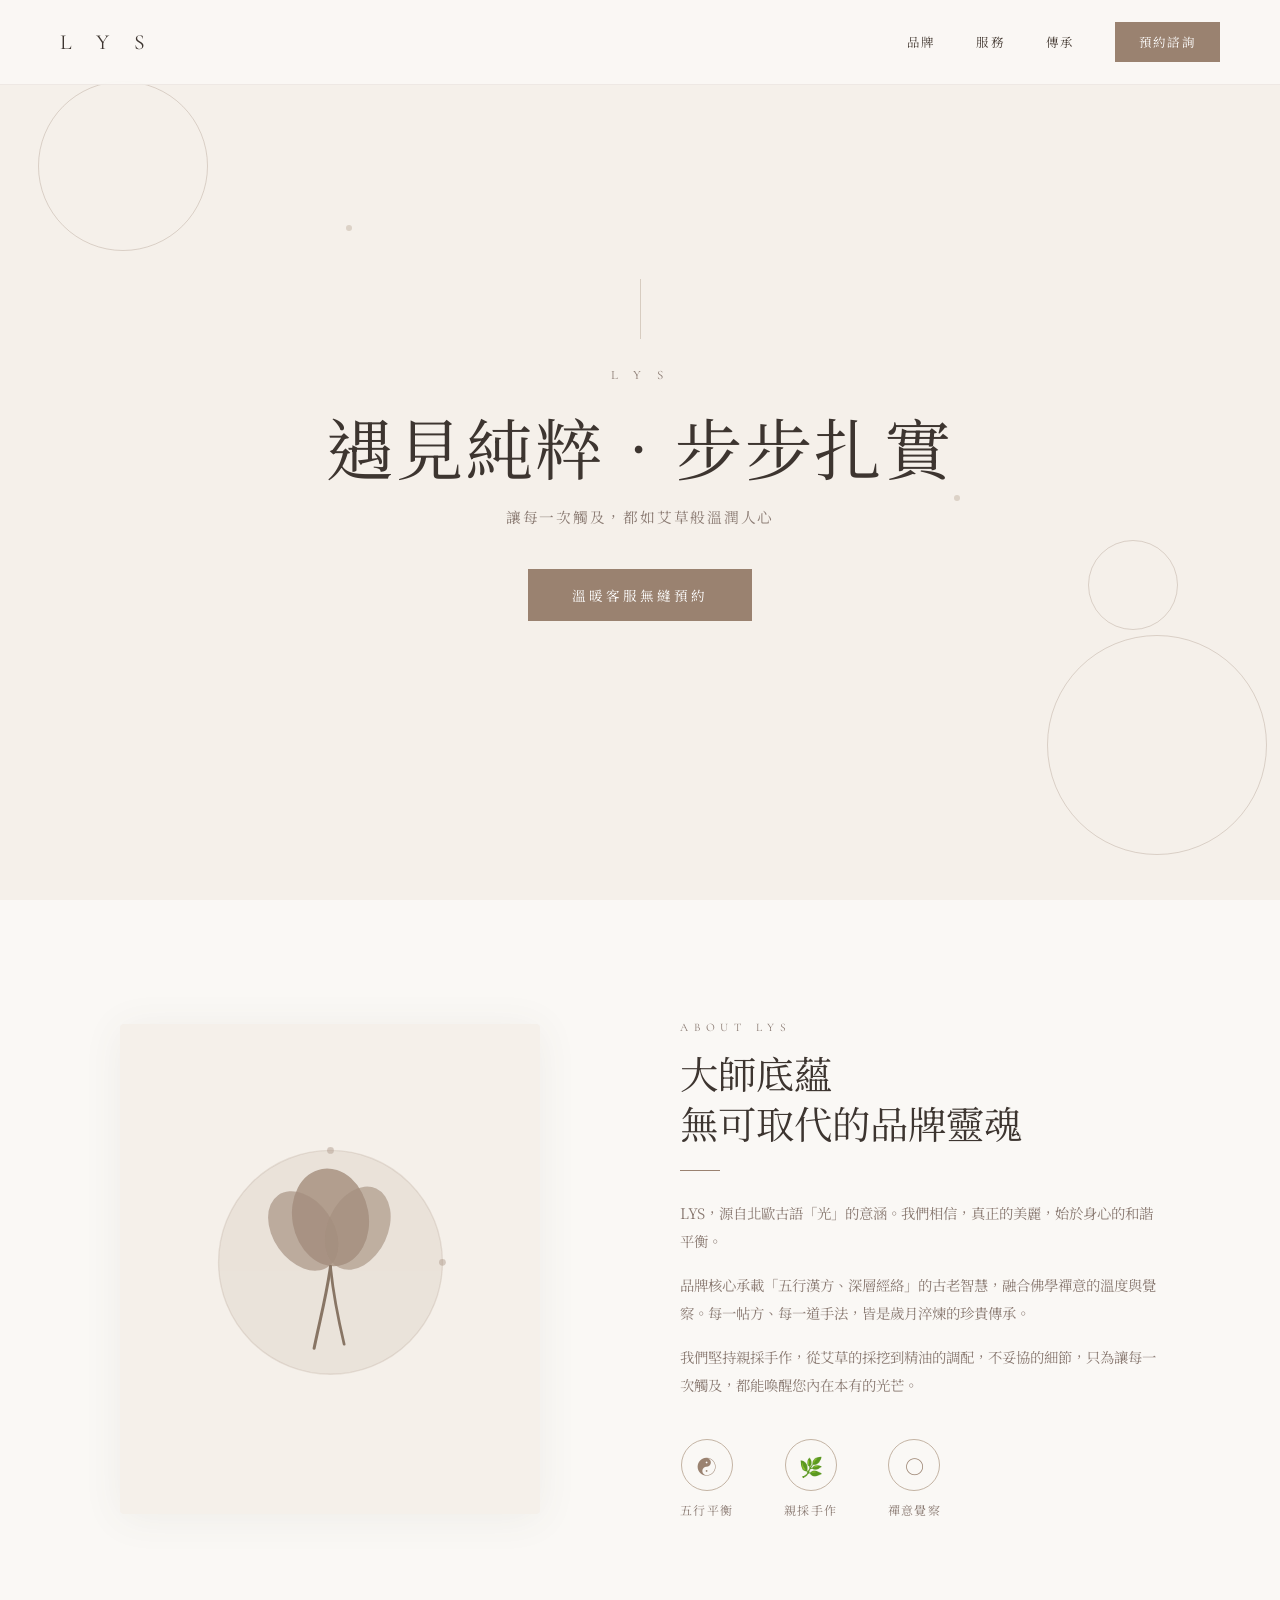
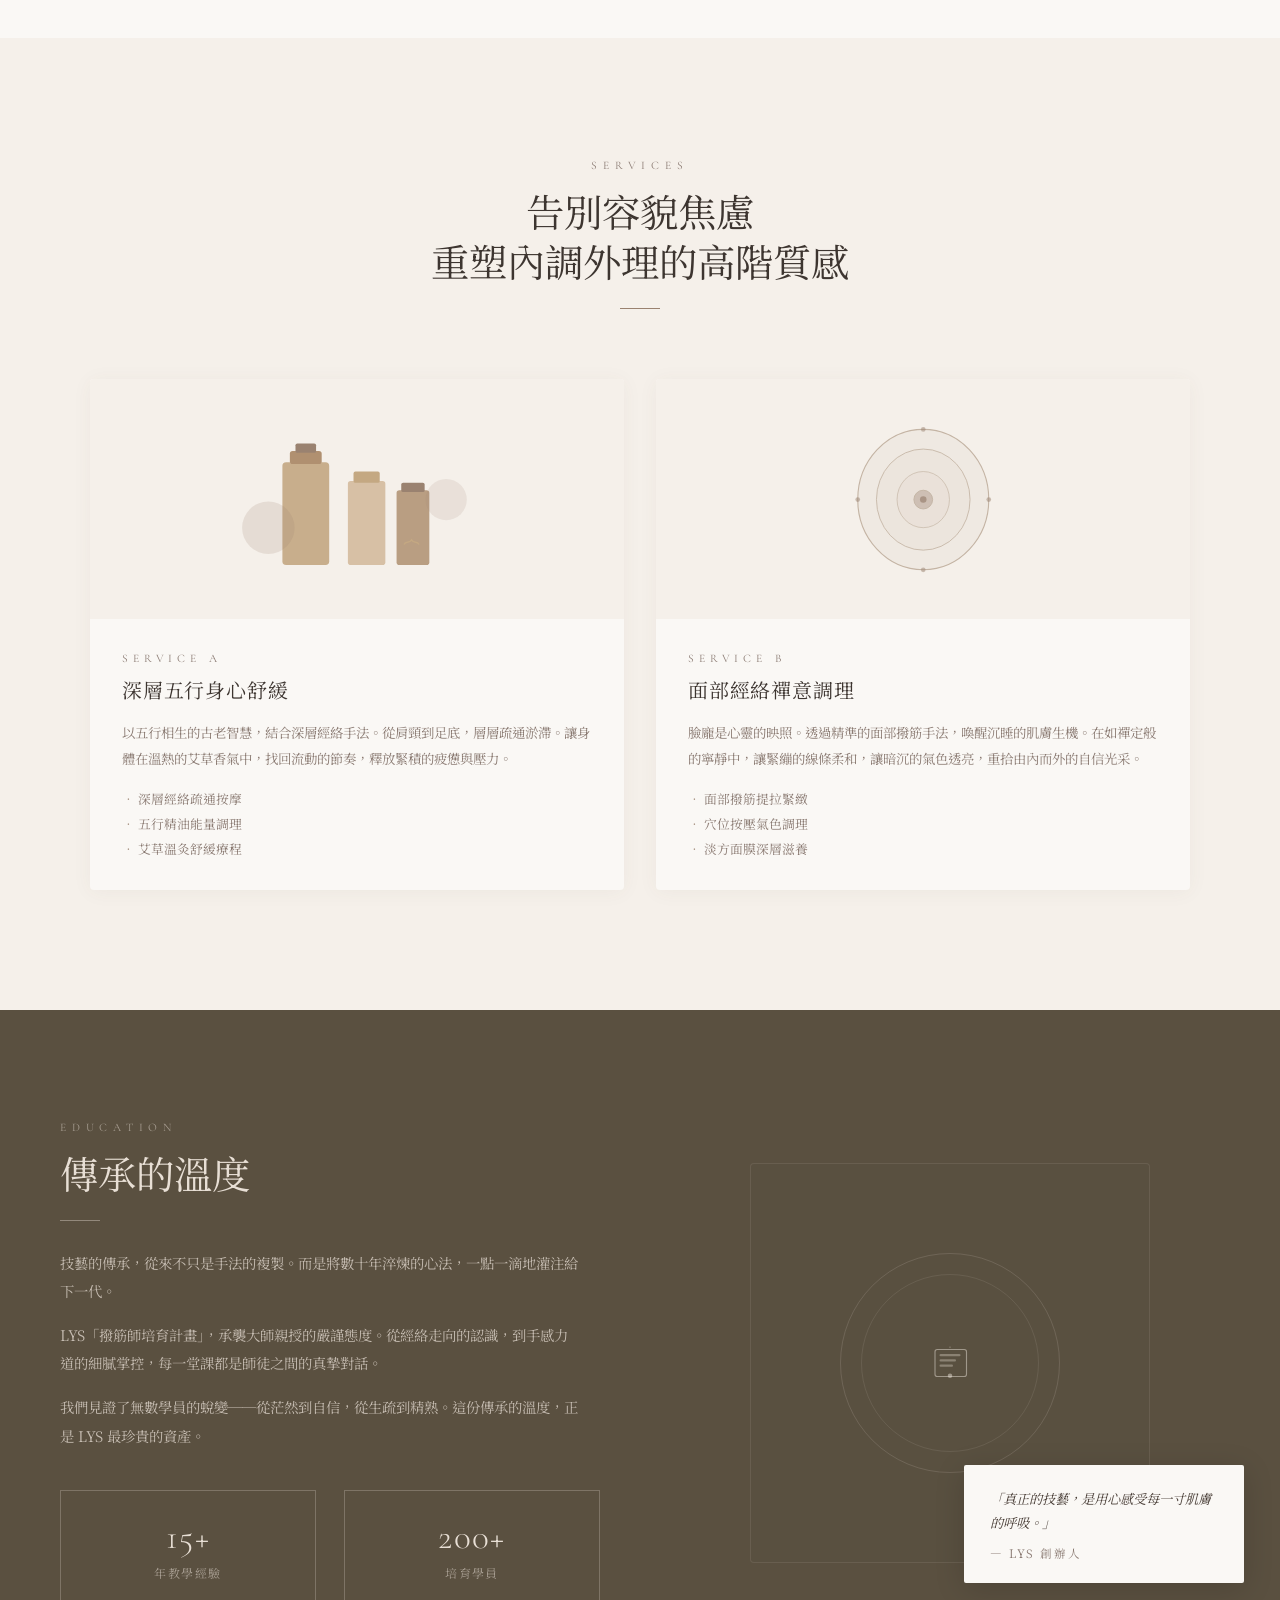
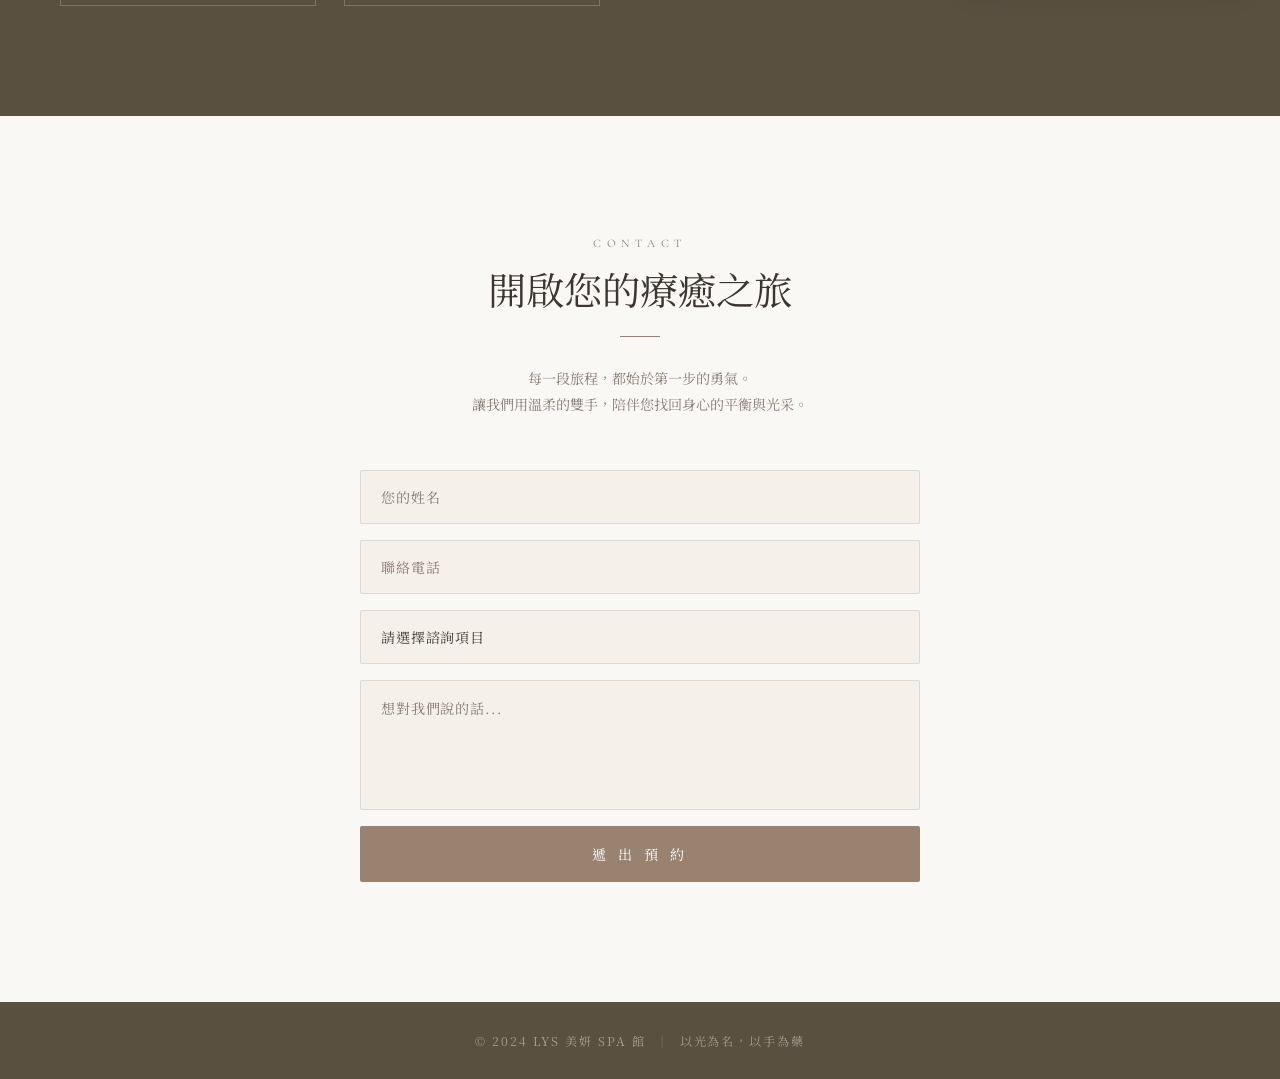
==== index.html @ eabc602e "Add files via upload" ====
<!DOCTYPE html>
<html lang="zh-TW">
<head>
<meta charset="UTF-8">
<meta name="viewport" content="width=device-width, initial-scale=1.0">
<title>LYS 美妍 SPA 館</title>
<link rel="preconnect" href="https://fonts.googleapis.com">
<link href="https://fonts.googleapis.com/css2?family=Noto+Serif+TC:wght@300;400;500;600&family=Cormorant+Garamond:ital,wght@0,300;0,400;0,500;1,300;1,400&family=Playfair+Display:ital,wght@0,400;1,400&display=swap" rel="stylesheet">
<style>
  :root {
    --cream: #f5f0ea;
    --warm-white: #faf8f5;
    --clay: #9a8270;
    --clay-dark: #7d6856;
    --clay-light: #c4b4a4;
    --dark: #3d3530;
    --dark-bg: #5a5040;
    --text: #4a3f38;
    --text-light: #8a7a72;
    --circle-stroke: rgba(154,130,112,0.3);
    --divider: rgba(154,130,112,0.4);
  }

  * { margin: 0; padding: 0; box-sizing: border-box; }

  html { scroll-behavior: smooth; }

  body {
    font-family: 'Noto Serif TC', serif;
    background: var(--warm-white);
    color: var(--text);
    overflow-x: hidden;
  }

  /* ── NAV ── */
  nav {
    position: fixed; top: 0; left: 0; right: 0; z-index: 100;
    display: flex; align-items: center; justify-content: space-between;
    padding: 22px 60px;
    background: rgba(250,248,245,0.92);
    backdrop-filter: blur(12px);
    border-bottom: 1px solid rgba(154,130,112,0.12);
  }
  .nav-logo {
    font-family: 'Cormorant Garamond', serif;
    font-size: 1.35rem; letter-spacing: .45em; color: var(--dark);
    font-weight: 400; text-transform: uppercase;
  }
  .nav-links { display: flex; align-items: center; gap: 40px; }
  .nav-links a {
    font-size: .78rem; letter-spacing: .22em; color: var(--text);
    text-decoration: none; transition: color .3s;
  }
  .nav-links a:hover { color: var(--clay); }
  .nav-cta {
    background: var(--clay); color: #fff !important;
    padding: 11px 24px; font-size: .78rem !important;
    letter-spacing: .18em !important; transition: background .3s !important;
  }
  .nav-cta:hover { background: var(--clay-dark) !important; }

  /* ── HERO ── */
  #hero {
    position: relative; min-height: 100vh;
    display: flex; flex-direction: column;
    align-items: center; justify-content: center;
    background: var(--cream); overflow: hidden;
  }
  .hero-circle {
    position: absolute; border-radius: 50%;
    border: 1px solid var(--circle-stroke);
    animation: floatCircle 8s ease-in-out infinite;
  }
  .hero-circle:nth-child(1) { width: 170px; height: 170px; top: 9%; left: 3%; animation-delay: 0s; }
  .hero-circle:nth-child(2) { width: 90px; height: 90px; top: 60%; right: 8%; animation-delay: 2s; }
  .hero-circle:nth-child(3) { width: 220px; height: 220px; bottom: 5%; right: 1%; animation-delay: 4s; }
  @keyframes floatCircle {
    0%,100% { transform: translateY(0) scale(1); opacity: .7; }
    50% { transform: translateY(-18px) scale(1.03); opacity: 1; }
  }
  .hero-dot {
    position: absolute; width: 6px; height: 6px; border-radius: 50%;
    background: var(--clay-light); opacity: .5;
  }
  .hero-dot:nth-child(4) { top: 25%; left: 27%; }
  .hero-dot:nth-child(5) { bottom: 35%; left: 50%; }
  .hero-dot:nth-child(6) { top: 55%; right: 25%; }
  .hero-line {
    width: 1px; height: 60px; background: var(--clay-light);
    margin-bottom: 28px; opacity: .6;
    animation: growLine 1.2s ease forwards;
  }
  @keyframes growLine { from { transform: scaleY(0); } to { transform: scaleY(1); } }
  .hero-sub {
    font-family: 'Cormorant Garamond', serif; font-size: .8rem;
    letter-spacing: .5em; color: var(--text-light); margin-bottom: 22px;
    animation: fadeUp .8s ease .3s both;
  }
  .hero-title {
    font-size: clamp(2.6rem, 5.5vw, 4.2rem);
    font-weight: 400; line-height: 1.22; text-align: center;
    letter-spacing: .04em; color: var(--dark);
    animation: fadeUp .9s ease .5s both;
  }
  .hero-desc {
    margin-top: 20px; font-size: .92rem;
    letter-spacing: .12em; color: var(--text-light);
    animation: fadeUp .8s ease .7s both;
  }
  .hero-btn {
    margin-top: 42px;
    display: inline-block; background: var(--clay); color: #fff;
    padding: 16px 44px; font-family: 'Noto Serif TC', serif;
    font-size: .85rem; letter-spacing: .22em;
    text-decoration: none; border: none; cursor: pointer;
    transition: background .35s, transform .25s;
    animation: fadeUp .8s ease .9s both;
  }
  .hero-btn:hover { background: var(--clay-dark); transform: translateY(-2px); }
  @keyframes fadeUp {
    from { opacity: 0; transform: translateY(24px); }
    to   { opacity: 1; transform: translateY(0); }
  }

  /* ── SECTIONS COMMON ── */
  section { position: relative; overflow: hidden; }
  .label {
    font-family: 'Cormorant Garamond', serif;
    font-size: .72rem; letter-spacing: .5em;
    color: var(--text-light); display: block; margin-bottom: 14px;
  }
  h2.section-title {
    font-size: clamp(1.7rem, 3vw, 2.5rem);
    font-weight: 400; line-height: 1.3; color: var(--dark);
  }
  .divider {
    width: 40px; height: 1px; background: var(--clay);
    margin: 22px 0 28px;
  }
  p.body-text {
    font-size: .9rem; line-height: 1.95; color: var(--text-light);
    max-width: 480px;
  }
  p.body-text + p.body-text { margin-top: 16px; }

  /* ── ABOUT ── */
  #about {
    padding: 120px 60px;
    display: grid; grid-template-columns: 1fr 1fr;
    gap: 80px; align-items: center;
    background: var(--warm-white);
  }
  .about-visual {
    position: relative; display: flex; align-items: center; justify-content: center;
  }
  .about-card {
    background: var(--cream); border-radius: 4px;
    width: 100%; max-width: 420px; aspect-ratio: 3/3.5;
    display: flex; align-items: center; justify-content: center;
    position: relative; overflow: hidden;
    box-shadow: 0 4px 40px rgba(90,80,64,.07);
  }
  .plant-svg { width: 65%; opacity: .9; }
  .about-icons {
    margin-top: 40px; display: flex; gap: 50px; flex-wrap: wrap;
  }
  .icon-item {
    display: flex; flex-direction: column; align-items: center; gap: 10px;
  }
  .icon-circle {
    width: 52px; height: 52px; border-radius: 50%;
    border: 1px solid var(--clay-light);
    display: flex; align-items: center; justify-content: center;
    font-size: 1.2rem; color: var(--clay);
    transition: background .3s, color .3s;
  }
  .icon-circle:hover { background: var(--clay); color: #fff; }
  .icon-label { font-size: .75rem; letter-spacing: .12em; color: var(--text-light); }

  /* ── SERVICES ── */
  #services {
    padding: 120px 60px;
    background: var(--cream); text-align: center;
  }
  #services .section-header { margin-bottom: 70px; }
  #services .divider { margin: 22px auto 28px; }
  .services-grid {
    display: grid; grid-template-columns: repeat(2, 1fr);
    gap: 32px; max-width: 1100px; margin: 0 auto; text-align: left;
  }
  .service-card {
    background: var(--warm-white); border-radius: 4px;
    overflow: hidden; transition: transform .35s, box-shadow .35s;
    box-shadow: 0 2px 20px rgba(90,80,64,.05);
  }
  .service-card:hover { transform: translateY(-6px); box-shadow: 0 12px 40px rgba(90,80,64,.12); }
  .service-img {
    width: 100%; height: 240px;
    background: var(--cream); display: flex;
    align-items: center; justify-content: center;
    overflow: hidden; position: relative;
  }
  .service-body { padding: 32px; }
  .service-tag {
    font-family: 'Cormorant Garamond', serif;
    font-size: .72rem; letter-spacing: .42em;
    color: var(--text-light); display: block; margin-bottom: 10px;
  }
  .service-name {
    font-size: 1.25rem; font-weight: 400;
    color: var(--dark); margin-bottom: 16px; letter-spacing: .04em;
  }
  .service-desc {
    font-size: .84rem; line-height: 1.9; color: var(--text-light); margin-bottom: 18px;
  }
  .service-list {
    list-style: none; display: flex; flex-direction: column; gap: 6px;
  }
  .service-list li {
    font-size: .8rem; color: var(--text-light);
    padding-left: 16px; position: relative;
  }
  .service-list li::before {
    content: '•'; position: absolute; left: 0; color: var(--clay);
  }

  /* ── HERITAGE ── */
  #heritage {
    padding: 110px 60px;
    background: var(--dark-bg); color: #e8dfd5;
    display: grid; grid-template-columns: 1fr 1fr; gap: 80px; align-items: center;
  }
  #heritage .label { color: rgba(232,223,213,.55); }
  #heritage h2.section-title { color: #e8dfd5; }
  #heritage .divider { background: rgba(232,223,213,.4); }
  #heritage p.body-text { color: rgba(232,223,213,.75); max-width: 520px; }
  .heritage-stats {
    display: flex; gap: 28px; margin-top: 40px;
  }
  .stat-box {
    border: 1px solid rgba(232,223,213,.25);
    padding: 24px 30px; flex: 1; text-align: center;
  }
  .stat-num {
    font-family: 'Cormorant Garamond', serif; font-size: 2.2rem;
    font-weight: 300; color: #e8dfd5; letter-spacing: .04em;
  }
  .stat-label { font-size: .75rem; color: rgba(232,223,213,.55); margin-top: 6px; letter-spacing: .12em; }
  .heritage-visual {
    position: relative; display: flex; align-items: center; justify-content: center;
  }
  .heritage-card {
    background: rgba(90,80,64,.45); border-radius: 4px;
    width: 100%; max-width: 400px; aspect-ratio: 1;
    display: flex; align-items: center; justify-content: center;
    position: relative; overflow: hidden;
    border: 1px solid rgba(232,223,213,.1);
  }
  .heritage-rings {
    position: absolute; width: 220px; height: 220px;
    border-radius: 50%; border: 1px solid rgba(232,223,213,.15);
    display: flex; align-items: center; justify-content: center;
  }
  .heritage-rings::before {
    content: ''; position: absolute; inset: 20px;
    border-radius: 50%; border: 1px solid rgba(232,223,213,.1);
  }
  .quote-box {
    position: absolute; bottom: -20px; right: -24px;
    background: var(--warm-white); padding: 22px 26px;
    max-width: 280px; box-shadow: 0 6px 30px rgba(0,0,0,.15);
    border-radius: 2px;
  }
  .quote-text {
    font-size: .83rem; line-height: 1.8; color: var(--text);
    font-style: italic; margin-bottom: 10px;
  }
  .quote-author { font-size: .72rem; letter-spacing: .16em; color: var(--text-light); }

  /* ── CONTACT ── */
  #contact {
    padding: 120px 60px;
    background: var(--warm-white); text-align: center;
  }
  #contact .divider { margin: 22px auto 28px; }
  .contact-sub {
    font-size: .88rem; line-height: 1.9; color: var(--text-light);
    margin-bottom: 52px;
  }
  .contact-form {
    max-width: 560px; margin: 0 auto;
    display: flex; flex-direction: column; gap: 16px;
  }
  .form-input, .form-select, .form-textarea {
    width: 100%; padding: 16px 20px;
    background: var(--cream); border: 1px solid rgba(154,130,112,.22);
    font-family: 'Noto Serif TC', serif; font-size: .88rem;
    color: var(--text); outline: none;
    transition: border-color .3s;
    border-radius: 2px; letter-spacing: .06em;
  }
  .form-input::placeholder, .form-textarea::placeholder { color: var(--text-light); }
  .form-input:focus, .form-select:focus, .form-textarea:focus {
    border-color: var(--clay);
  }
  .form-select { appearance: none; cursor: pointer; }
  .form-select option[value=""] { color: var(--text-light); }
  .form-textarea { resize: none; height: 130px; line-height: 1.7; }
  .submit-btn {
    background: var(--clay); color: #fff; border: none; cursor: pointer;
    padding: 18px; font-family: 'Noto Serif TC', serif;
    font-size: .88rem; letter-spacing: .28em;
    transition: background .3s, transform .2s;
    border-radius: 2px;
  }
  .submit-btn:hover { background: var(--clay-dark); transform: translateY(-2px); }

  /* ── FOOTER ── */
  footer {
    background: var(--dark-bg); color: rgba(232,223,213,.55);
    text-align: center; padding: 30px 60px;
    font-size: .76rem; letter-spacing: .16em;
  }
  footer span { color: rgba(232,223,213,.35); }

  /* ── SCROLL REVEAL ── */
  .reveal { opacity: 0; transform: translateY(30px); transition: opacity .8s ease, transform .8s ease; }
  .reveal.visible { opacity: 1; transform: translateY(0); }

  /* ── RESPONSIVE ── */
  @media (max-width: 900px) {
    nav { padding: 18px 24px; }
    .nav-links a:not(.nav-cta) { display: none; }
    #about, #heritage { grid-template-columns: 1fr; padding: 80px 28px; }
    #services { padding: 80px 28px; }
    .services-grid { grid-template-columns: 1fr; }
    #contact { padding: 80px 28px; }
  }
</style>
</head>
<body>

<!-- NAV -->
<nav>
  <div class="nav-logo">L Y S</div>
  <div class="nav-links">
    <a href="#about">品牌</a>
    <a href="#services">服務</a>
    <a href="#heritage">傳承</a>
    <a href="#contact" class="nav-cta">預約諮詢</a>
  </div>
</nav>

<!-- HERO -->
<section id="hero">
  <div class="hero-circle"></div>
  <div class="hero-circle"></div>
  <div class="hero-circle"></div>
  <div class="hero-dot"></div>
  <div class="hero-dot"></div>
  <div class="hero-dot"></div>
  <div class="hero-line"></div>
  <p class="hero-sub">L Y S</p>
  <h1 class="hero-title">遇見純粹．步步扎實</h1>
  <p class="hero-desc">讓每一次觸及，都如艾草般溫潤人心</p>
  <a href="#contact" class="hero-btn">溫暖客服無縫預約</a>
</section>

<!-- ABOUT -->
<section id="about">
  <div class="about-visual reveal">
    <div class="about-card">
      <!-- Plant SVG illustration -->
      <svg class="plant-svg" viewBox="0 0 200 220" fill="none" xmlns="http://www.w3.org/2000/svg">
        <circle cx="100" cy="105" r="82" fill="rgba(196,180,164,0.25)" />
        <circle cx="100" cy="105" r="82" stroke="rgba(154,130,112,0.2)" fill="none" />
        <!-- leaves -->
        <ellipse cx="100" cy="72" rx="28" ry="36" fill="#9a8270" opacity=".8" transform="rotate(-10 100 72)"/>
        <ellipse cx="80" cy="82" rx="22" ry="32" fill="#9a8270" opacity=".65" transform="rotate(-35 80 82)"/>
        <ellipse cx="120" cy="80" rx="22" ry="32" fill="#9a8270" opacity=".6" transform="rotate(25 120 80)"/>
        <!-- stem -->
        <path d="M100 108 C97 130 92 148 88 168" stroke="#7d6856" stroke-width="2.2" fill="none" stroke-linecap="round"/>
        <path d="M100 108 C102 130 106 148 110 165" stroke="#7d6856" stroke-width="2" fill="none" stroke-linecap="round"/>
        <!-- dots on circle -->
        <circle cx="100" cy="23" r="2.5" fill="rgba(154,130,112,0.4)"/>
        <circle cx="182" cy="105" r="2.5" fill="rgba(154,130,112,0.4)"/>
      </svg>
    </div>
  </div>
  <div class="about-text reveal">
    <span class="label">ABOUT LYS</span>
    <h2 class="section-title">大師底蘊<br>無可取代的品牌靈魂</h2>
    <div class="divider"></div>
    <p class="body-text">LYS，源自北歐古語「光」的意涵。我們相信，真正的美麗，始於身心的和諧平衡。</p>
    <p class="body-text" style="margin-top:16px">品牌核心承載「五行漢方、深層經絡」的古老智慧，融合佛學禪意的溫度與覺察。每一帖方、每一道手法，皆是歲月淬煉的珍貴傳承。</p>
    <p class="body-text" style="margin-top:16px">我們堅持親採手作，從艾草的採挖到精油的調配，不妥協的細節，只為讓每一次觸及，都能喚醒您內在本有的光芒。</p>
    <div class="about-icons">
      <div class="icon-item">
        <div class="icon-circle">☯</div>
        <span class="icon-label">五行平衡</span>
      </div>
      <div class="icon-item">
        <div class="icon-circle">🌿</div>
        <span class="icon-label">親採手作</span>
      </div>
      <div class="icon-item">
        <div class="icon-circle">○</div>
        <span class="icon-label">禪意覺察</span>
      </div>
    </div>
  </div>
</section>

<!-- SERVICES -->
<section id="services">
  <div class="section-header reveal">
    <span class="label">SERVICES</span>
    <h2 class="section-title">告別容貌焦慮<br>重塑內調外理的高階質感</h2>
    <div class="divider"></div>
  </div>
  <div class="services-grid">
    <div class="service-card reveal">
      <div class="service-img">
        <!-- Product bottles SVG -->
        <svg viewBox="0 0 280 200" style="width:78%;height:78%" xmlns="http://www.w3.org/2000/svg">
          <rect x="60" y="60" width="50" height="110" rx="4" fill="#c4a882" opacity=".9"/>
          <rect x="68" y="48" width="34" height="14" rx="3" fill="#b09070"/>
          <rect x="74" y="40" width="22" height="10" rx="2" fill="#9a8270"/>
          <rect x="130" y="80" width="40" height="90" rx="3" fill="#d4bc9e" opacity=".9"/>
          <rect x="136" y="70" width="28" height="12" rx="2" fill="#c4a882"/>
          <rect x="182" y="90" width="35" height="80" rx="3" fill="#b09070" opacity=".85"/>
          <rect x="187" y="82" width="25" height="10" rx="2" fill="#9a8270"/>
          <!-- decorative circles -->
          <circle cx="45" cy="130" r="28" fill="rgba(154,130,112,0.18)"/>
          <circle cx="235" cy="100" r="22" fill="rgba(154,130,112,0.14)"/>
          <!-- small m shape -->
          <path d="M190 148 C192 143 195 148 198 143 C201 148 204 143 206 148" stroke="#c4a882" stroke-width="1.5" fill="none"/>
        </svg>
      </div>
      <div class="service-body">
        <span class="service-tag">SERVICE A</span>
        <h3 class="service-name">深層五行身心舒緩</h3>
        <p class="service-desc">以五行相生的古老智慧，結合深層經絡手法。從肩頸到足底，層層疏通淤滯。讓身體在溫熱的艾草香氣中，找回流動的節奏，釋放緊積的疲憊與壓力。</p>
        <ul class="service-list">
          <li>深層經絡疏通按摩</li>
          <li>五行精油能量調理</li>
          <li>艾草溫灸舒緩療程</li>
        </ul>
      </div>
    </div>
    <div class="service-card reveal">
      <div class="service-img">
        <!-- Face meridian SVG -->
        <svg viewBox="0 0 280 200" style="width:78%;height:78%" xmlns="http://www.w3.org/2000/svg">
          <ellipse cx="140" cy="100" rx="70" ry="75" stroke="#c4b4a4" stroke-width="1.2" fill="rgba(196,180,164,0.12)"/>
          <ellipse cx="140" cy="100" rx="50" ry="54" stroke="#c4b4a4" stroke-width="0.9" fill="rgba(196,180,164,0.08)"/>
          <ellipse cx="140" cy="100" rx="28" ry="30" stroke="#c4b4a4" stroke-width="0.7" fill="rgba(196,180,164,0.08)"/>
          <circle cx="140" cy="100" r="10" fill="rgba(154,130,112,0.35)" stroke="#c4b4a4" stroke-width="1"/>
          <circle cx="140" cy="100" r="3.5" fill="#9a8270" opacity=".7"/>
          <!-- meridian dots -->
          <circle cx="140" cy="25" r="2.5" fill="rgba(154,130,112,0.5)"/>
          <circle cx="140" cy="175" r="2.5" fill="rgba(154,130,112,0.5)"/>
          <circle cx="70" cy="100" r="2.5" fill="rgba(154,130,112,0.5)"/>
          <circle cx="210" cy="100" r="2.5" fill="rgba(154,130,112,0.5)"/>
        </svg>
      </div>
      <div class="service-body">
        <span class="service-tag">SERVICE B</span>
        <h3 class="service-name">面部經絡禪意調理</h3>
        <p class="service-desc">臉龐是心靈的映照。透過精準的面部撥筋手法，喚醒沉睡的肌膚生機。在如禪定般的寧靜中，讓緊繃的線條柔和，讓暗沉的氣色透亮，重拾由內而外的自信光采。</p>
        <ul class="service-list">
          <li>面部撥筋提拉緊緻</li>
          <li>穴位按壓氣色調理</li>
          <li>淡方面膜深層滋養</li>
        </ul>
      </div>
    </div>
  </div>
</section>

<!-- HERITAGE -->
<section id="heritage">
  <div class="heritage-text reveal">
    <span class="label">EDUCATION</span>
    <h2 class="section-title">傳承的溫度</h2>
    <div class="divider"></div>
    <p class="body-text">技藝的傳承，從來不只是手法的複製。而是將數十年淬煉的心法，一點一滴地灌注給下一代。</p>
    <p class="body-text" style="margin-top:16px">LYS「撥筋師培育計畫」，承襲大師親授的嚴謹態度。從經絡走向的認識，到手感力道的細膩掌控，每一堂課都是師徒之間的真摯對話。</p>
    <p class="body-text" style="margin-top:16px">我們見證了無數學員的蛻變──從茫然到自信，從生疏到精熟。這份傳承的溫度，正是 LYS 最珍貴的資產。</p>
    <div class="heritage-stats">
      <div class="stat-box">
        <div class="stat-num">15+</div>
        <div class="stat-label">年教學經驗</div>
      </div>
      <div class="stat-box">
        <div class="stat-num">200+</div>
        <div class="stat-label">培育學員</div>
      </div>
    </div>
  </div>
  <div class="heritage-visual reveal">
    <div class="heritage-card">
      <div class="heritage-rings">
        <!-- book/wisdom icon -->
        <svg viewBox="0 0 80 80" width="60" fill="none" xmlns="http://www.w3.org/2000/svg">
          <rect x="20" y="22" width="42" height="36" rx="3" stroke="rgba(232,223,213,0.5)" stroke-width="1.5"/>
          <rect x="26" y="28" width="28" height="3" rx="1.5" fill="rgba(232,223,213,0.35)"/>
          <rect x="26" y="35" width="22" height="3" rx="1.5" fill="rgba(232,223,213,0.35)"/>
          <rect x="26" y="42" width="18" height="3" rx="1.5" fill="rgba(232,223,213,0.35)"/>
          <circle cx="40" cy="57" r="3" fill="rgba(232,223,213,0.5)"/>
          <line x1="40" y1="18" x2="40" y2="22" stroke="rgba(232,223,213,0.4)" stroke-width="1.2" stroke-dasharray="2 2"/>
        </svg>
      </div>
      <p style="position:absolute;bottom:14px;right:20px;font-size:.68rem;letter-spacing:.3em;color:rgba(232,223,213,.3)">傳 ‧ 承</p>
    </div>
    <div class="quote-box">
      <p class="quote-text">「真正的技藝，是用心感受每一寸肌膚的呼吸。」</p>
      <p class="quote-author">— LYS 創辦人</p>
    </div>
  </div>
</section>

<!-- CONTACT -->
<section id="contact">
  <div class="reveal">
    <span class="label">CONTACT</span>
    <h2 class="section-title">開啟您的療癒之旅</h2>
    <div class="divider"></div>
    <p class="contact-sub">每一段旅程，都始於第一步的勇氣。<br>讓我們用溫柔的雙手，陪伴您找回身心的平衡與光采。</p>
    <div class="contact-form">
      <input class="form-input" type="text" placeholder="您的姓名">
      <input class="form-input" type="tel" placeholder="聯絡電話">
      <select class="form-select">
        <option value="" disabled selected>請選擇諮詢項目</option>
        <option>深層五行身心舒緩</option>
        <option>面部經絡禪意調理</option>
        <option>撥筋師培育課程</option>
        <option>其他諮詢</option>
      </select>
      <textarea class="form-textarea" placeholder="想對我們說的話..."></textarea>
      <button class="submit-btn">遞 出 預 約</button>
    </div>
  </div>
</section>

<!-- FOOTER -->
<footer>
  <p>© 2024 LYS 美妍 SPA 館 &nbsp;<span>｜</span>&nbsp; 以光為名，以手為藥</p>
</footer>

<script>
  // Scroll reveal
  const observer = new IntersectionObserver(entries => {
    entries.forEach(e => { if (e.isIntersecting) { e.target.classList.add('visible'); } });
  }, { threshold: 0.12 });
  document.querySelectorAll('.reveal').forEach(el => observer.observe(el));

  // Stagger cards
  document.querySelectorAll('.service-card').forEach((card, i) => {
    card.style.transitionDelay = `${i * 0.15}s`;
  });
</script>
</body>
</html>
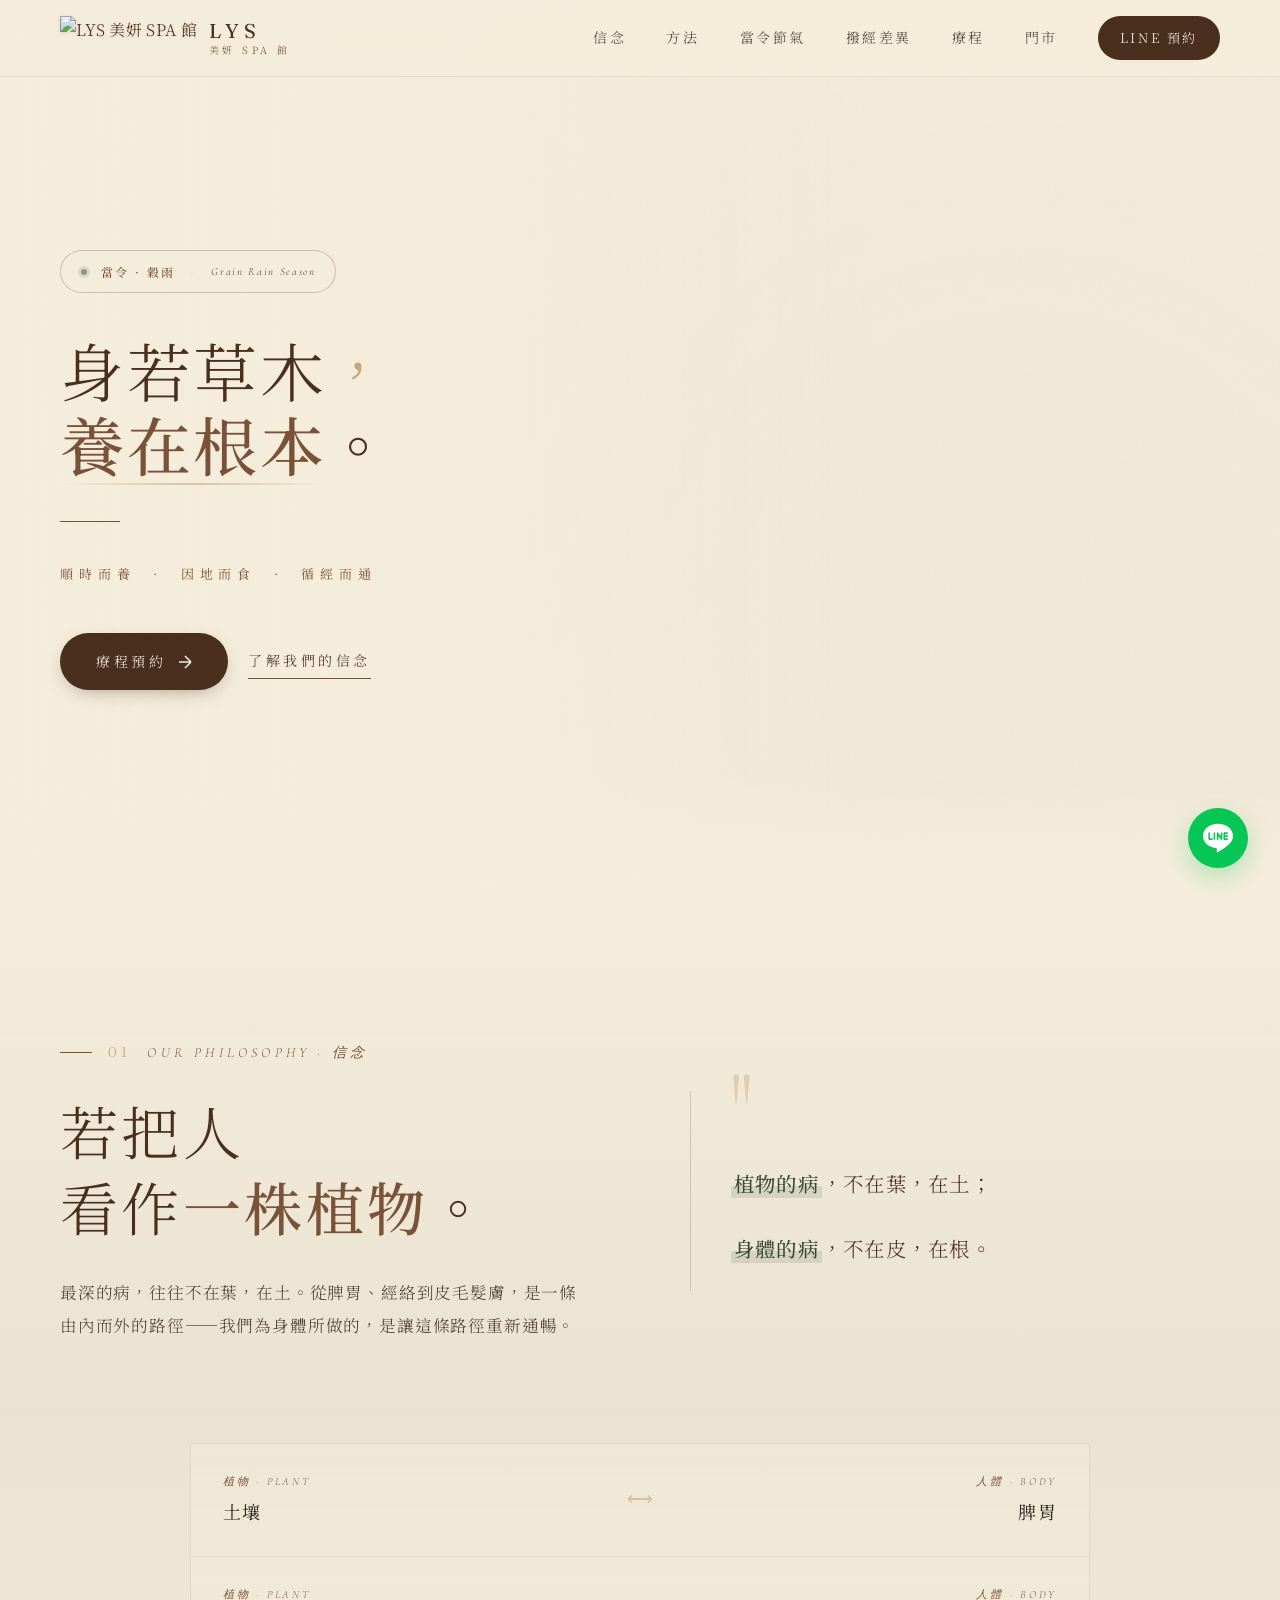
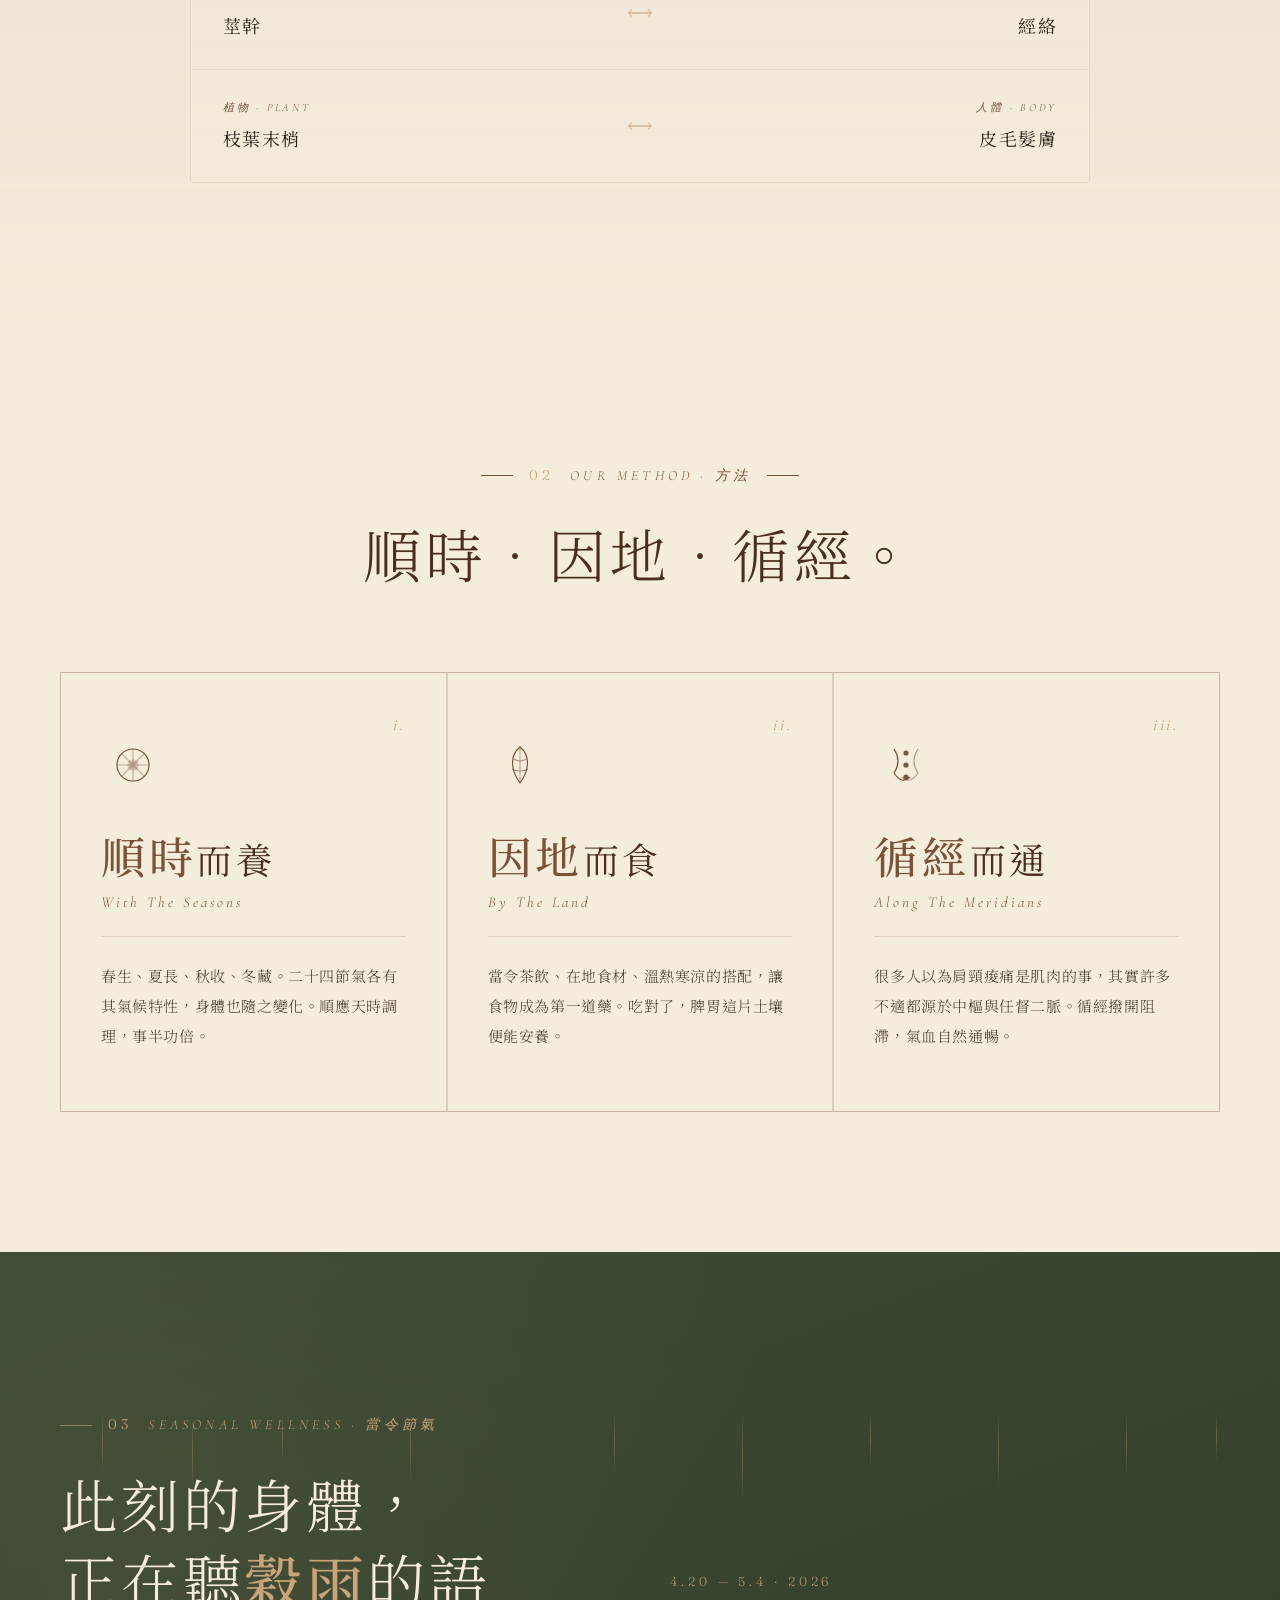
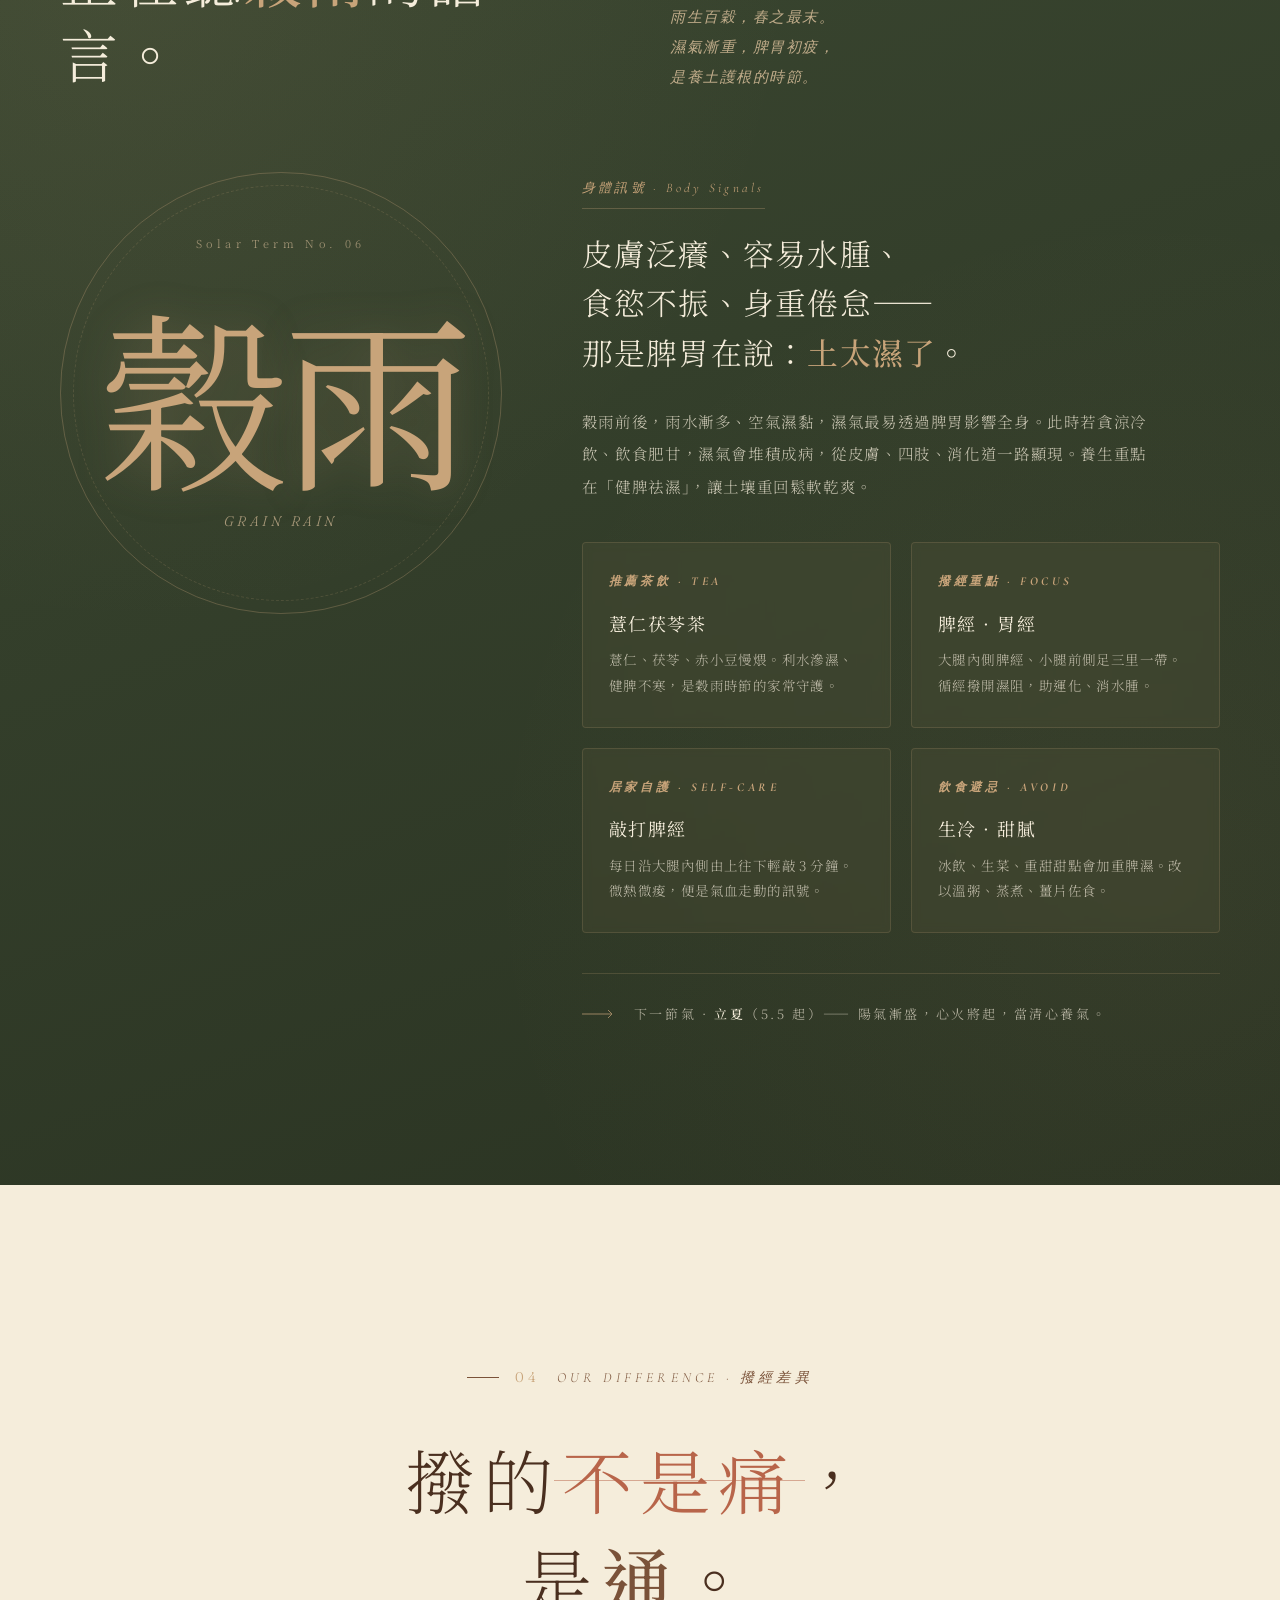
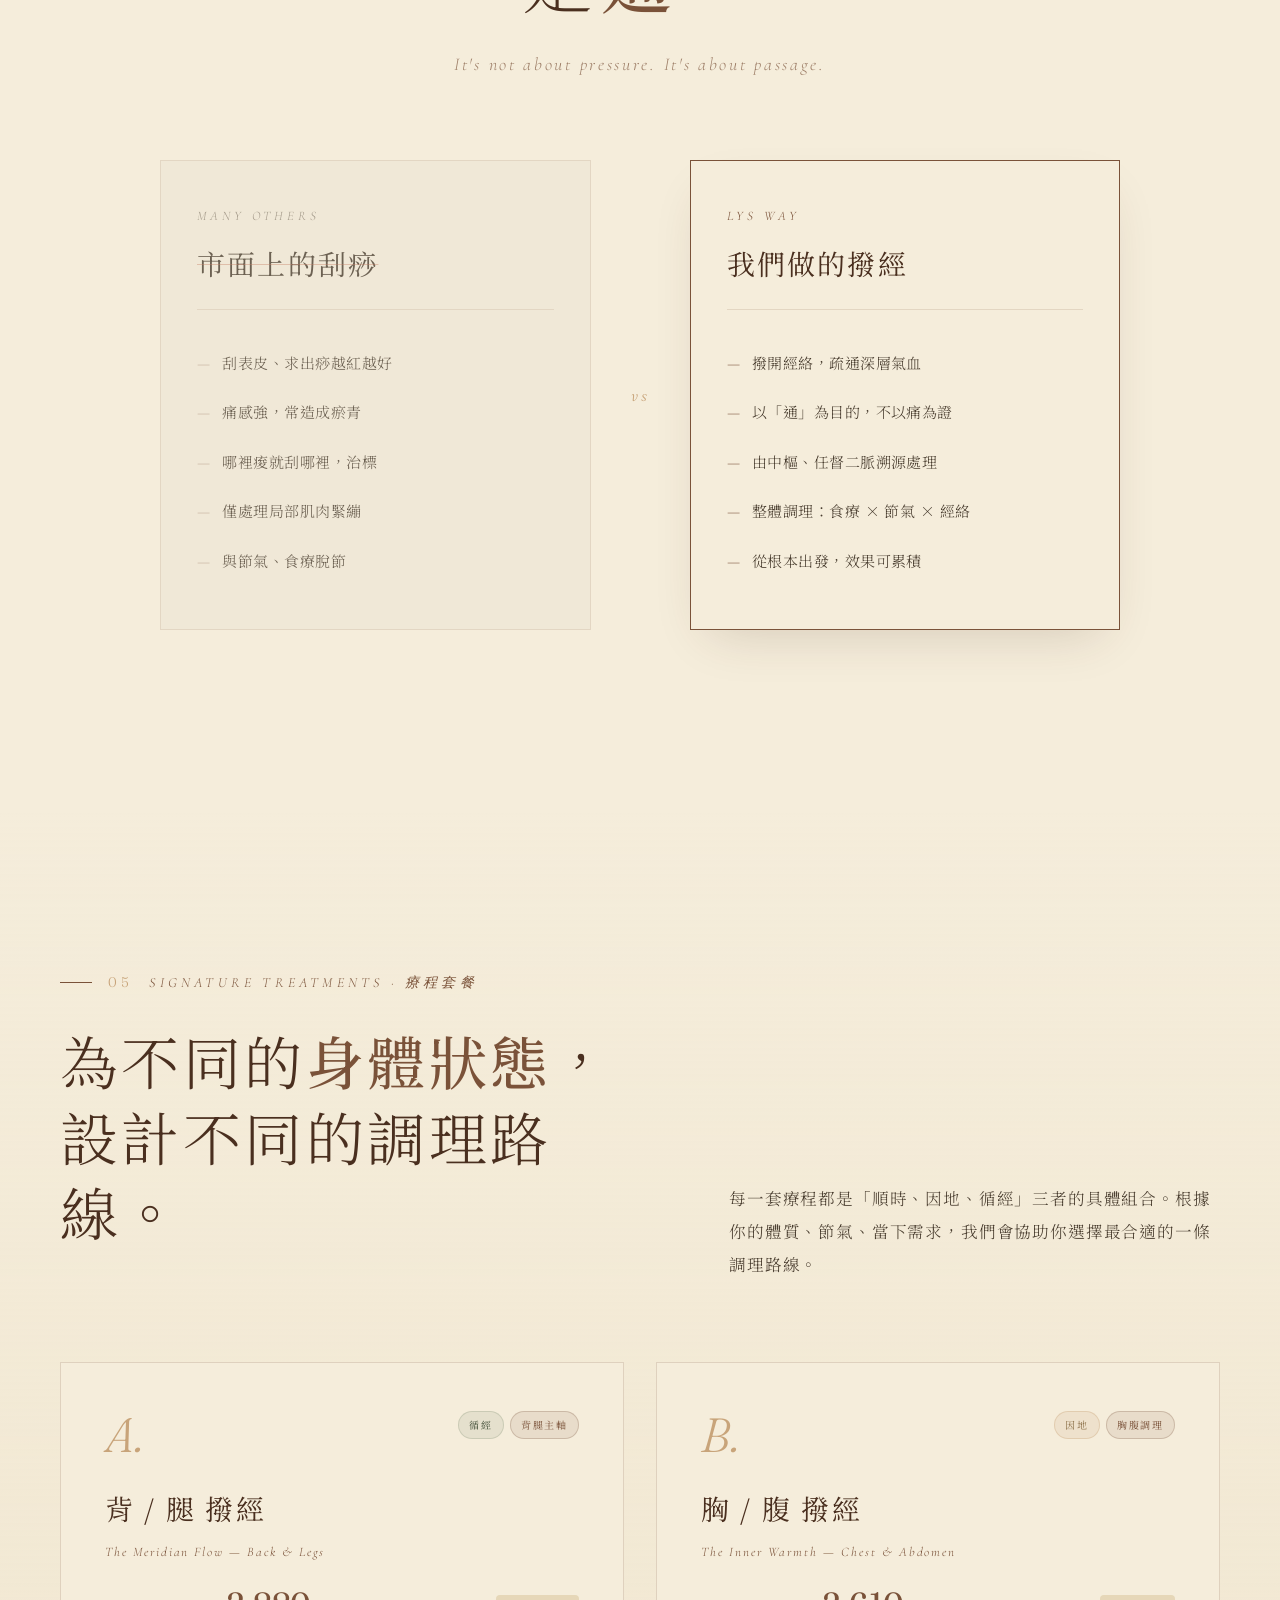
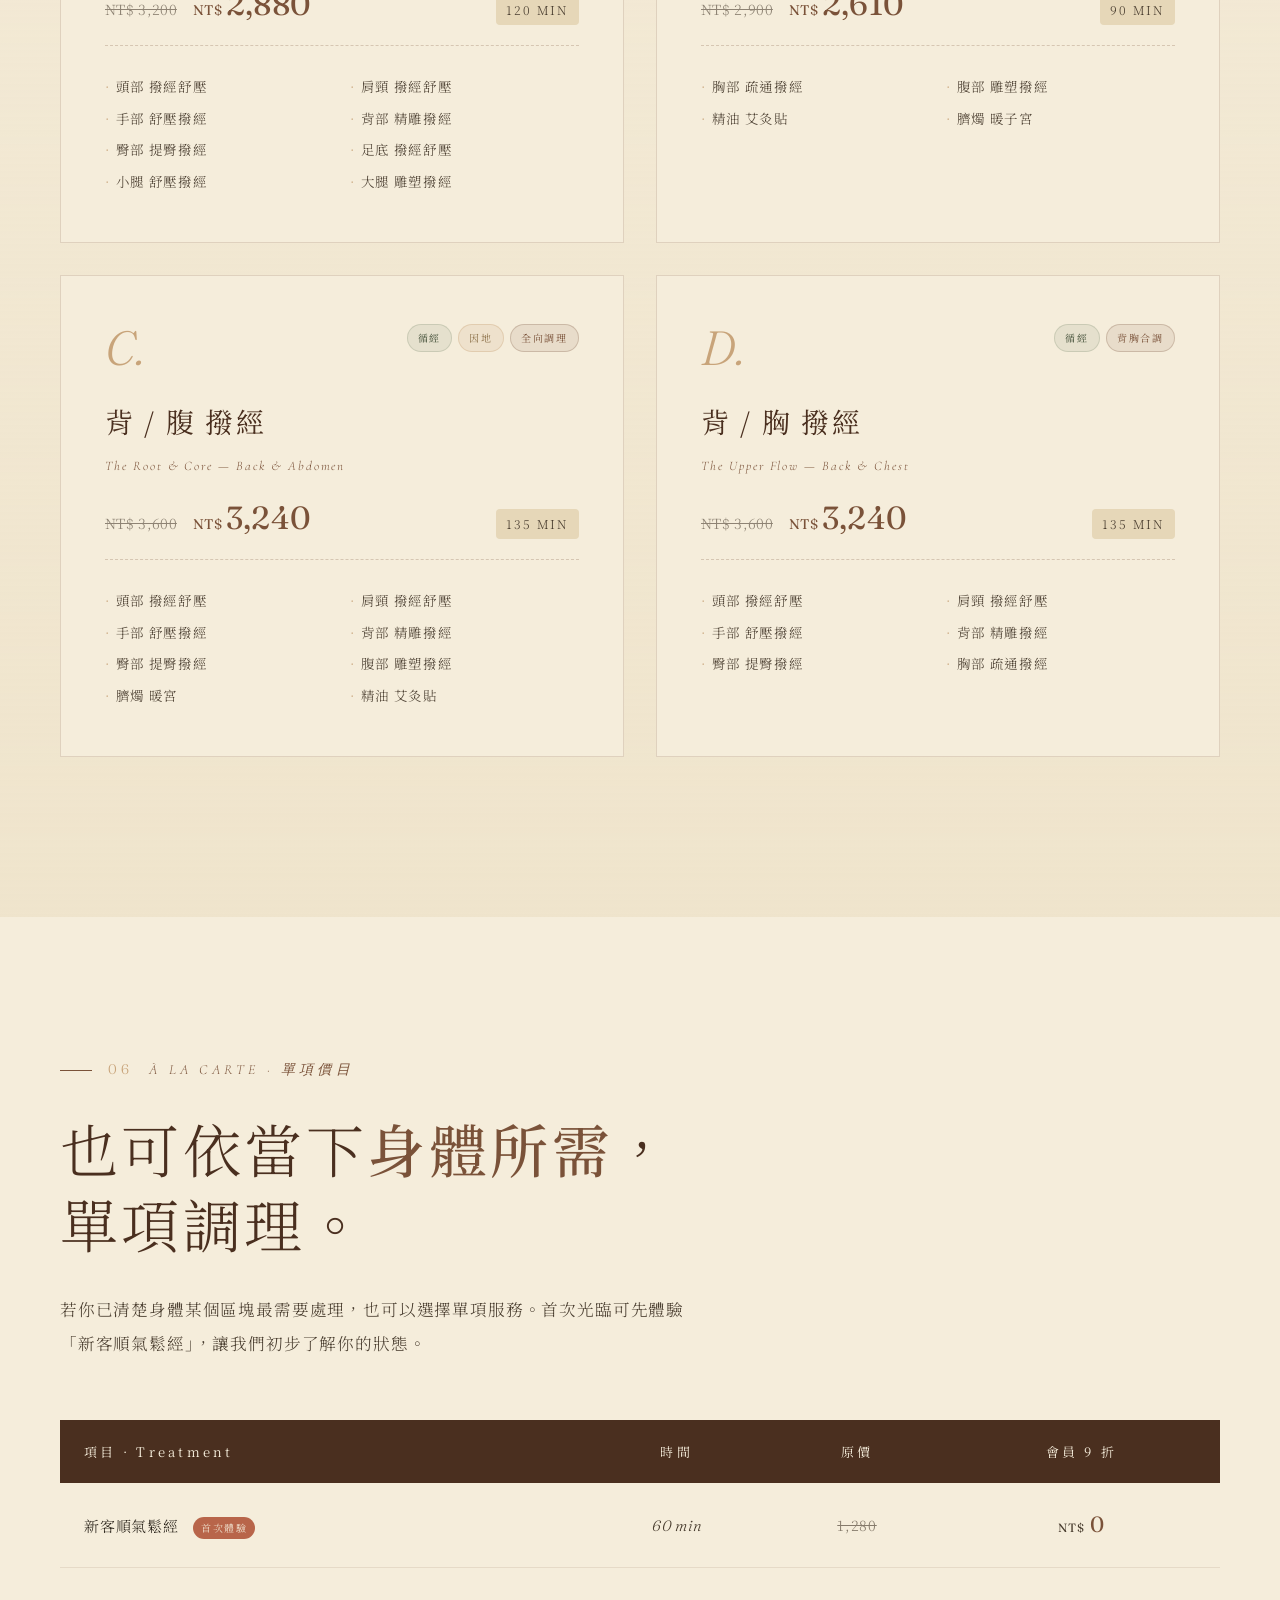
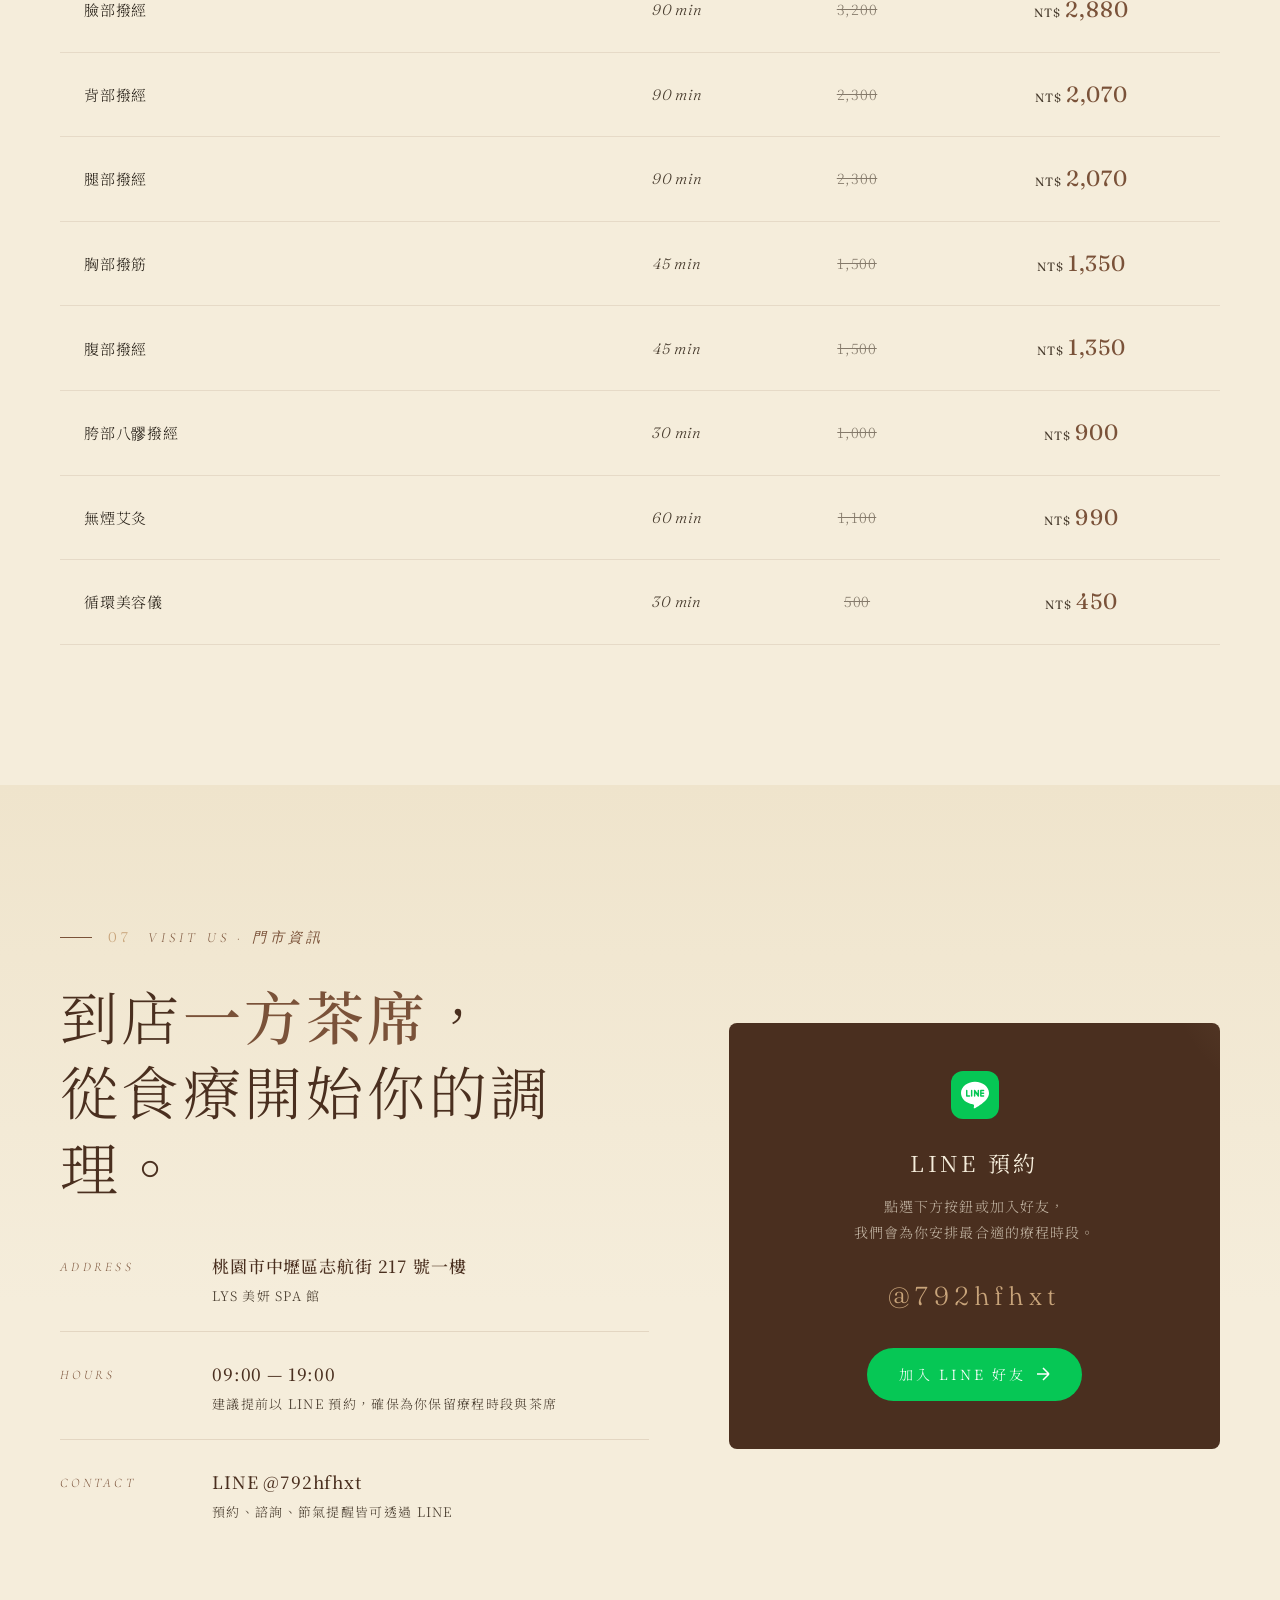
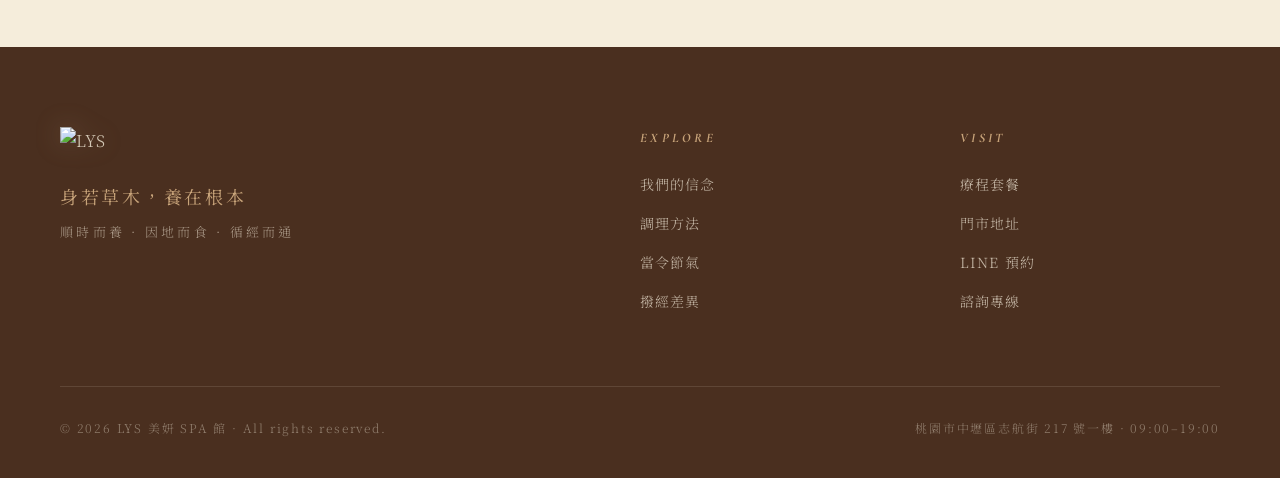
==== commit 66c03ba6: "Update index.html" ====
--- a/index.html
+++ b/index.html
@@ -1,24 +1,34 @@
 <!DOCTYPE html>
-<html lang="zh-TW">
+<html lang="zh-Hant">
 <head>
 <meta charset="UTF-8">
 <meta name="viewport" content="width=device-width, initial-scale=1.0">
-<title>LYS 美妍 SPA 館</title>
+<title>LYS 美妍 SPA 館 — 身若草木，養在根本</title>
+<meta name="description" content="結合食療、節氣、經絡的療癒撥經。順時而養，因地而食，循經而通。">
 <link rel="preconnect" href="https://fonts.googleapis.com">
-<link href="https://fonts.googleapis.com/css2?family=Noto+Serif+TC:wght@300;400;500;600&family=Cormorant+Garamond:ital,wght@0,300;0,400;0,500;1,300;1,400&family=Playfair+Display:ital,wght@0,400;1,400&display=swap" rel="stylesheet">
+<link rel="preconnect" href="https://fonts.gstatic.com" crossorigin>
+<link href="https://fonts.googleapis.com/css2?family=Noto+Serif+TC:wght@300;400;500;600;700;900&family=Fraunces:ital,opsz,wght@0,9..144,300;0,9..144,400;0,9..144,500;0,9..144,600;1,9..144,300;1,9..144,400&family=Cormorant+Garamond:ital,wght@0,300;0,400;0,500;1,300;1,400&display=swap" rel="stylesheet">
 <style>
   :root {
-    --cream: #f5f0ea;
-    --warm-white: #faf8f5;
-    --clay: #9a8270;
-    --clay-dark: #7d6856;
-    --clay-light: #c4b4a4;
-    --dark: #3d3530;
-    --dark-bg: #5a5040;
-    --text: #4a3f38;
-    --text-light: #8a7a72;
-    --circle-stroke: rgba(154,130,112,0.3);
-    --divider: rgba(154,130,112,0.4);
+    /* 主色系 — 草木、土壤、墨韻 */
+    --paper: #F5EDDB;          /* 米宣紙 */
+    --paper-warm: #EFE4CC;     /* 暖米 */
+    --paper-deep: #E6D7B8;     /* 深米 */
+    --ink: #2A231A;            /* 墨色 */
+    --ink-soft: #4A3E30;       /* 淡墨 */
+    --earth: #7A5239;          /* 土褐 */
+    --earth-deep: #4A2F1F;     /* 深可可 */
+    --gold: #C8A47A;           /* 香檳金 */
+    --gold-soft: #D8BE9A;      /* 淺金 */
+    --sage: #8B9A7E;           /* 鼠尾草綠 */
+    --moss: #5A6B4A;           /* 苔綠 */
+    --moss-deep: #3D4A33;      /* 深苔 */
+    --clay: #B8654A;           /* 赤陶 */
+    --mist: #EAE2D1;           /* 霧色 */
+
+    --serif-zh: 'Noto Serif TC', 'Songti TC', 'PingFang TC', serif;
+    --display-en: 'Fraunces', 'Cormorant Garamond', Georgia, serif;
+    --italic-en: 'Cormorant Garamond', Georgia, serif;
   }
 
   * { margin: 0; padding: 0; box-sizing: border-box; }
@@ -26,539 +36,1950 @@
   html { scroll-behavior: smooth; }
 
   body {
-    font-family: 'Noto Serif TC', serif;
-    background: var(--warm-white);
-    color: var(--text);
+    font-family: var(--serif-zh);
+    color: var(--ink);
+    background: var(--paper);
+    line-height: 1.8;
     overflow-x: hidden;
-  }
-
-  /* ── NAV ── */
+    font-weight: 300;
+    letter-spacing: 0.02em;
+    position: relative;
+  }
+
+  /* 紙紋底色 */
+  body::before {
+    content: "";
+    position: fixed;
+    inset: 0;
+    background-image:
+      radial-gradient(circle at 20% 30%, rgba(122, 82, 57, 0.03) 0%, transparent 50%),
+      radial-gradient(circle at 80% 70%, rgba(139, 154, 126, 0.04) 0%, transparent 50%),
+      url("data:image/svg+xml;utf8,<svg xmlns='http://www.w3.org/2000/svg' width='200' height='200'><filter id='n'><feTurbulence type='fractalNoise' baseFrequency='0.85' numOctaves='2'/><feColorMatrix values='0 0 0 0 0.3 0 0 0 0 0.25 0 0 0 0 0.2 0 0 0 0.08 0'/></filter><rect width='200' height='200' filter='url(%23n)'/></svg>");
+    pointer-events: none;
+    z-index: 1;
+    opacity: 0.6;
+  }
+
+  .container { max-width: 1240px; margin: 0 auto; padding: 0 40px; position: relative; z-index: 2; }
+
+  /* ============ NAV ============ */
   nav {
-    position: fixed; top: 0; left: 0; right: 0; z-index: 100;
-    display: flex; align-items: center; justify-content: space-between;
-    padding: 22px 60px;
-    background: rgba(250,248,245,0.92);
-    backdrop-filter: blur(12px);
-    border-bottom: 1px solid rgba(154,130,112,0.12);
+    position: fixed;
+    top: 0; left: 0; right: 0;
+    background: rgba(245, 237, 219, 0.88);
+    backdrop-filter: blur(16px) saturate(1.2);
+    -webkit-backdrop-filter: blur(16px) saturate(1.2);
+    z-index: 100;
+    border-bottom: 1px solid rgba(122, 82, 57, 0.12);
+    transition: all 0.4s ease;
+  }
+  .nav-inner {
+    max-width: 1240px;
+    margin: 0 auto;
+    padding: 16px 40px;
+    display: flex;
+    align-items: center;
+    justify-content: space-between;
   }
   .nav-logo {
-    font-family: 'Cormorant Garamond', serif;
-    font-size: 1.35rem; letter-spacing: .45em; color: var(--dark);
-    font-weight: 400; text-transform: uppercase;
-  }
-  .nav-links { display: flex; align-items: center; gap: 40px; }
+    display: flex;
+    align-items: center;
+    gap: 12px;
+    text-decoration: none;
+    color: var(--earth-deep);
+  }
+  .nav-logo img {
+    height: 44px;
+    width: auto;
+    filter: drop-shadow(0 1px 2px rgba(74, 47, 31, 0.15));
+  }
+  .nav-logo .brand-text {
+    display: flex;
+    flex-direction: column;
+    line-height: 1;
+  }
+  .nav-logo .brand-en {
+    font-family: var(--display-en);
+    font-size: 20px;
+    font-weight: 400;
+    letter-spacing: 0.25em;
+    color: var(--earth-deep);
+  }
+  .nav-logo .brand-zh {
+    font-size: 10px;
+    letter-spacing: 0.35em;
+    color: var(--earth);
+    margin-top: 4px;
+  }
+  .nav-links {
+    display: flex;
+    gap: 40px;
+    align-items: center;
+  }
   .nav-links a {
-    font-size: .78rem; letter-spacing: .22em; color: var(--text);
-    text-decoration: none; transition: color .3s;
-  }
-  .nav-links a:hover { color: var(--clay); }
-  .nav-cta {
-    background: var(--clay); color: #fff !important;
-    padding: 11px 24px; font-size: .78rem !important;
-    letter-spacing: .18em !important; transition: background .3s !important;
-  }
-  .nav-cta:hover { background: var(--clay-dark) !important; }
-
-  /* ── HERO ── */
-  #hero {
-    position: relative; min-height: 100vh;
-    display: flex; flex-direction: column;
-    align-items: center; justify-content: center;
-    background: var(--cream); overflow: hidden;
-  }
-  .hero-circle {
-    position: absolute; border-radius: 50%;
-    border: 1px solid var(--circle-stroke);
-    animation: floatCircle 8s ease-in-out infinite;
-  }
-  .hero-circle:nth-child(1) { width: 170px; height: 170px; top: 9%; left: 3%; animation-delay: 0s; }
-  .hero-circle:nth-child(2) { width: 90px; height: 90px; top: 60%; right: 8%; animation-delay: 2s; }
-  .hero-circle:nth-child(3) { width: 220px; height: 220px; bottom: 5%; right: 1%; animation-delay: 4s; }
-  @keyframes floatCircle {
-    0%,100% { transform: translateY(0) scale(1); opacity: .7; }
-    50% { transform: translateY(-18px) scale(1.03); opacity: 1; }
-  }
-  .hero-dot {
-    position: absolute; width: 6px; height: 6px; border-radius: 50%;
-    background: var(--clay-light); opacity: .5;
-  }
-  .hero-dot:nth-child(4) { top: 25%; left: 27%; }
-  .hero-dot:nth-child(5) { bottom: 35%; left: 50%; }
-  .hero-dot:nth-child(6) { top: 55%; right: 25%; }
-  .hero-line {
-    width: 1px; height: 60px; background: var(--clay-light);
-    margin-bottom: 28px; opacity: .6;
-    animation: growLine 1.2s ease forwards;
-  }
-  @keyframes growLine { from { transform: scaleY(0); } to { transform: scaleY(1); } }
+    font-size: 14px;
+    color: var(--ink-soft);
+    text-decoration: none;
+    letter-spacing: 0.18em;
+    transition: color 0.3s;
+    position: relative;
+  }
+  .nav-links a:hover { color: var(--earth); }
+  .nav-links a::after {
+    content: "";
+    position: absolute;
+    bottom: -6px; left: 50%;
+    width: 0; height: 1px;
+    background: var(--earth);
+    transition: all 0.3s;
+    transform: translateX(-50%);
+  }
+  .nav-links a:hover::after { width: 100%; }
+
+  .nav-links a.nav-cta {
+    padding: 10px 22px;
+    background: var(--earth-deep);
+    color: var(--paper);
+    border-radius: 999px;
+    font-size: 13px;
+    letter-spacing: 0.2em;
+    text-decoration: none;
+    transition: all 0.3s;
+  }
+  .nav-links a.nav-cta::after { display: none; }
+  .nav-links a.nav-cta:hover {
+    background: var(--earth);
+    color: var(--paper);
+    transform: translateY(-1px);
+  }
+
+  .mobile-toggle { display: none; background: none; border: none; cursor: pointer; padding: 8px; }
+  .mobile-toggle span {
+    display: block; width: 24px; height: 1.5px; background: var(--earth-deep);
+    margin: 5px 0; transition: 0.3s;
+  }
+
+  /* ============ HERO ============ */
+  .hero {
+    position: relative;
+    min-height: 100vh;
+    padding: 140px 0 100px;
+    display: flex;
+    align-items: center;
+    overflow: hidden;
+  }
+  .hero > .container { width: 100%; }
+
+  .hero-bg {
+    position: absolute;
+    inset: 0;
+    background-image: url('assets/hero.jpg');
+    background-size: cover;
+    background-position: center right;
+    z-index: 1;
+  }
+  .hero-overlay {
+    position: absolute;
+    inset: 0;
+    background:
+      linear-gradient(90deg,
+        rgba(245, 237, 219, 0.95) 0%,
+        rgba(245, 237, 219, 0.88) 25%,
+        rgba(245, 237, 219, 0.55) 42%,
+        rgba(245, 237, 219, 0.15) 55%,
+        transparent 68%);
+    z-index: 2;
+  }
+  /* 底部柔邊過渡 */
+  .hero-overlay::after {
+    content: "";
+    position: absolute;
+    bottom: 0; left: 0; right: 0;
+    height: 120px;
+    background: linear-gradient(180deg, transparent, var(--paper) 90%);
+  }
+
+  .hero-content {
+    position: relative;
+    z-index: 3;
+    max-width: 480px;
+  }
+
+  .season-tag {
+    display: inline-flex;
+    align-items: center;
+    gap: 14px;
+    padding: 10px 20px;
+    border: 1px solid rgba(122, 82, 57, 0.3);
+    border-radius: 999px;
+    background: rgba(245, 237, 219, 0.75);
+    backdrop-filter: blur(6px);
+    font-size: 12px;
+    letter-spacing: 0.3em;
+    color: var(--earth-deep);
+    margin-bottom: 40px;
+    animation: fadeUp 1s ease 0.2s both;
+  }
+  .season-tag-dot {
+    width: 6px; height: 6px; border-radius: 50%;
+    background: var(--sage);
+    box-shadow: 0 0 0 3px rgba(139, 154, 126, 0.25);
+    animation: pulse 2.5s ease-in-out infinite;
+  }
+  @keyframes pulse {
+    0%, 100% { box-shadow: 0 0 0 3px rgba(139, 154, 126, 0.25); }
+    50% { box-shadow: 0 0 0 6px rgba(139, 154, 126, 0.08); }
+  }
+  .season-tag .sep { color: var(--paper-deep); }
+  .season-tag .ch { color: var(--earth); font-weight: 500; letter-spacing: 0.2em; }
+  .season-tag .en { font-family: var(--italic-en); font-style: italic; font-size: 11px; color: var(--ink-soft); letter-spacing: 0.15em; }
+
+  .hero h1 {
+    font-family: var(--serif-zh);
+    font-weight: 300;
+    font-size: clamp(40px, 5vw, 64px);
+    line-height: 1.15;
+    color: var(--earth-deep);
+    letter-spacing: 0.04em;
+    margin-bottom: 32px;
+    animation: fadeUp 1.2s ease 0.4s both;
+  }
+  .hero h1 .em {
+    font-weight: 500;
+    color: var(--earth);
+    position: relative;
+    display: inline-block;
+  }
+  .hero h1 .em::after {
+    content: "";
+    position: absolute;
+    bottom: -4px; left: 0; right: 0;
+    height: 2px;
+    background: linear-gradient(90deg, transparent, var(--gold), transparent);
+    opacity: 0.6;
+  }
+  .hero h1 .comma { color: var(--gold); font-weight: 300; }
+
   .hero-sub {
-    font-family: 'Cormorant Garamond', serif; font-size: .8rem;
-    letter-spacing: .5em; color: var(--text-light); margin-bottom: 22px;
-    animation: fadeUp .8s ease .3s both;
-  }
-  .hero-title {
-    font-size: clamp(2.6rem, 5.5vw, 4.2rem);
-    font-weight: 400; line-height: 1.22; text-align: center;
-    letter-spacing: .04em; color: var(--dark);
-    animation: fadeUp .9s ease .5s both;
-  }
-  .hero-desc {
-    margin-top: 20px; font-size: .92rem;
-    letter-spacing: .12em; color: var(--text-light);
-    animation: fadeUp .8s ease .7s both;
-  }
-  .hero-btn {
-    margin-top: 42px;
-    display: inline-block; background: var(--clay); color: #fff;
-    padding: 16px 44px; font-family: 'Noto Serif TC', serif;
-    font-size: .85rem; letter-spacing: .22em;
-    text-decoration: none; border: none; cursor: pointer;
-    transition: background .35s, transform .25s;
-    animation: fadeUp .8s ease .9s both;
-  }
-  .hero-btn:hover { background: var(--clay-dark); transform: translateY(-2px); }
-  @keyframes fadeUp {
-    from { opacity: 0; transform: translateY(24px); }
-    to   { opacity: 1; transform: translateY(0); }
-  }
-
-  /* ── SECTIONS COMMON ── */
-  section { position: relative; overflow: hidden; }
-  .label {
-    font-family: 'Cormorant Garamond', serif;
-    font-size: .72rem; letter-spacing: .5em;
-    color: var(--text-light); display: block; margin-bottom: 14px;
-  }
-  h2.section-title {
-    font-size: clamp(1.7rem, 3vw, 2.5rem);
-    font-weight: 400; line-height: 1.3; color: var(--dark);
-  }
-  .divider {
-    width: 40px; height: 1px; background: var(--clay);
-    margin: 22px 0 28px;
-  }
-  p.body-text {
-    font-size: .9rem; line-height: 1.95; color: var(--text-light);
-    max-width: 480px;
-  }
-  p.body-text + p.body-text { margin-top: 16px; }
-
-  /* ── ABOUT ── */
-  #about {
-    padding: 120px 60px;
-    display: grid; grid-template-columns: 1fr 1fr;
-    gap: 80px; align-items: center;
-    background: var(--warm-white);
-  }
-  .about-visual {
-    position: relative; display: flex; align-items: center; justify-content: center;
-  }
-  .about-card {
-    background: var(--cream); border-radius: 4px;
-    width: 100%; max-width: 420px; aspect-ratio: 3/3.5;
+    font-size: clamp(13px, 1vw, 15px);
+    color: var(--earth);
+    letter-spacing: 0.45em;
+    margin-bottom: 48px;
+    font-weight: 400;
+    animation: fadeUp 1.2s ease 0.6s both;
+    opacity: 0.8;
+  }
+
+  .hero-cta-group {
+    display: flex;
+    gap: 20px;
+    align-items: center;
+    animation: fadeUp 1.2s ease 0.8s both;
+  }
+  .btn-primary {
+    padding: 16px 36px;
+    background: var(--earth-deep);
+    color: var(--paper);
+    text-decoration: none;
+    border-radius: 999px;
+    font-size: 14px;
+    letter-spacing: 0.25em;
+    display: inline-flex;
+    align-items: center;
+    gap: 12px;
+    transition: all 0.4s cubic-bezier(0.2, 0.8, 0.2, 1);
+    box-shadow: 0 6px 20px -8px rgba(74, 47, 31, 0.5);
+  }
+  .btn-primary:hover {
+    background: var(--earth);
+    transform: translateY(-2px);
+    box-shadow: 0 10px 28px -8px rgba(74, 47, 31, 0.6);
+  }
+  .btn-primary svg { transition: transform 0.3s; }
+  .btn-primary:hover svg { transform: translateX(4px); }
+
+  .btn-ghost {
+    color: var(--earth-deep);
+    text-decoration: none;
+    font-size: 14px;
+    letter-spacing: 0.25em;
+    border-bottom: 1px solid var(--earth);
+    padding: 4px 0;
+    transition: all 0.3s;
+  }
+  .btn-ghost:hover { color: var(--earth); letter-spacing: 0.3em; }
+
+  /* Hero 分隔線 */
+  .hero-divider {
+    width: 60px;
+    height: 1px;
+    background: var(--earth);
+    opacity: 0.4;
+    margin: 40px 0;
+    animation: fadeUp 1.2s ease 0.7s both;
+  }
+
+  @keyframes fadeIn { from { opacity: 0; } to { opacity: 1; } }
+  @keyframes fadeUp { from { opacity: 0; transform: translateY(24px); } to { opacity: 1; transform: translateY(0); } }
+
+  /* ============ SECTION COMMON ============ */
+  section {
+    position: relative;
+    padding: 140px 0;
+    z-index: 2;
+  }
+
+  .section-label {
+    display: flex;
+    align-items: center;
+    gap: 16px;
+    font-family: var(--italic-en);
+    font-style: italic;
+    font-size: 14px;
+    color: var(--earth);
+    letter-spacing: 0.3em;
+    text-transform: uppercase;
+    margin-bottom: 28px;
+  }
+  .section-label::before {
+    content: "";
+    width: 32px; height: 1px;
+    background: var(--earth);
+  }
+  .section-label .num {
+    font-family: var(--display-en);
+    font-style: normal;
+    font-weight: 300;
+    color: var(--gold);
+  }
+
+  .section-title {
+    font-family: var(--serif-zh);
+    font-size: clamp(36px, 4.6vw, 58px);
+    font-weight: 300;
+    color: var(--earth-deep);
+    line-height: 1.3;
+    letter-spacing: 0.06em;
+    margin-bottom: 32px;
+  }
+  .section-title strong { font-weight: 500; color: var(--earth); }
+
+  .section-lead {
+    font-size: clamp(16px, 1.3vw, 18px);
+    color: var(--ink-soft);
+    line-height: 2;
+    max-width: 640px;
+    letter-spacing: 0.05em;
+  }
+
+  /* ============ 信念 · Philosophy ============ */
+  .philosophy {
+    background: linear-gradient(180deg, transparent 0%, var(--mist) 50%, transparent 100%);
+  }
+  .philosophy-wrap {
+    display: grid;
+    grid-template-columns: 1fr 1fr;
+    gap: 100px;
+    align-items: center;
+  }
+  .philosophy-quote {
+    position: relative;
+    padding-left: 40px;
+    border-left: 1px solid rgba(122, 82, 57, 0.25);
+  }
+  .philosophy-quote .mark {
+    font-family: var(--display-en);
+    font-size: 100px;
+    color: var(--gold);
+    opacity: 0.4;
+    line-height: 0.5;
+    display: block;
+    margin-bottom: 20px;
+  }
+  .philosophy-quote p {
+    font-size: clamp(18px, 1.6vw, 22px);
+    color: var(--earth-deep);
+    line-height: 2.2;
+    letter-spacing: 0.06em;
+    margin-bottom: 20px;
+  }
+  .philosophy-quote em {
+    color: var(--moss-deep);
+    font-weight: 500;
+    font-style: normal;
+    background: linear-gradient(transparent 60%, rgba(139, 154, 126, 0.25) 60%);
+    padding: 0 3px;
+  }
+
+  /* 植物 vs 人體 對照 */
+  .parallel {
+    display: grid;
+    grid-template-columns: 1fr;
+    gap: 0;
+    background: rgba(245, 237, 219, 0.4);
+    border: 1px solid rgba(122, 82, 57, 0.12);
+    border-radius: 4px;
+    overflow: hidden;
+  }
+  .parallel-row {
+    display: grid;
+    grid-template-columns: 1fr auto 1fr;
+    align-items: center;
+    padding: 28px 32px;
+    gap: 24px;
+    border-bottom: 1px solid rgba(122, 82, 57, 0.08);
+    transition: background 0.4s;
+  }
+  .parallel-row:last-child { border-bottom: none; }
+  .parallel-row:hover { background: rgba(245, 237, 219, 0.7); }
+  .parallel-side {
+    display: flex;
+    flex-direction: column;
+    gap: 4px;
+  }
+  .parallel-side .tiny {
+    font-family: var(--italic-en);
+    font-style: italic;
+    font-size: 11px;
+    color: var(--earth);
+    letter-spacing: 0.25em;
+    text-transform: uppercase;
+  }
+  .parallel-side .main {
+    font-size: 18px;
+    color: var(--ink);
+    letter-spacing: 0.08em;
+    font-weight: 400;
+  }
+  .parallel-side.right { text-align: right; }
+  .parallel-sep {
+    color: var(--gold);
+    font-size: 18px;
+    font-family: var(--display-en);
+    opacity: 0.6;
+  }
+
+  /* ============ 方法 · Method ============ */
+  .method {
+    padding: 140px 0;
+    position: relative;
+  }
+  .method-head {
+    text-align: center;
+    margin-bottom: 80px;
+  }
+  .method-head .section-label { justify-content: center; }
+  .method-head .section-label::before,
+  .method-head .section-label::after {
+    content: "";
+    width: 32px; height: 1px;
+    background: var(--earth);
+  }
+
+  .method-grid {
+    display: grid;
+    grid-template-columns: repeat(3, 1fr);
+    gap: 2px;
+    background: rgba(122, 82, 57, 0.2);
+    border: 1px solid rgba(122, 82, 57, 0.2);
+  }
+  .method-card {
+    background: var(--paper);
+    padding: 60px 40px;
+    position: relative;
+    transition: background 0.5s;
+  }
+  .method-card:hover { background: var(--paper-warm); }
+  .method-card .icon-wrap {
+    width: 64px; height: 64px;
     display: flex; align-items: center; justify-content: center;
-    position: relative; overflow: hidden;
-    box-shadow: 0 4px 40px rgba(90,80,64,.07);
-  }
-  .plant-svg { width: 65%; opacity: .9; }
-  .about-icons {
-    margin-top: 40px; display: flex; gap: 50px; flex-wrap: wrap;
-  }
-  .icon-item {
-    display: flex; flex-direction: column; align-items: center; gap: 10px;
-  }
-  .icon-circle {
-    width: 52px; height: 52px; border-radius: 50%;
-    border: 1px solid var(--clay-light);
+    margin-bottom: 32px;
+    color: var(--earth);
+  }
+  .method-card .ch {
+    font-family: var(--serif-zh);
+    font-size: 36px;
+    font-weight: 400;
+    color: var(--earth-deep);
+    letter-spacing: 0.1em;
+    margin-bottom: 8px;
+    line-height: 1.2;
+  }
+  .method-card .ch strong { font-weight: 500; color: var(--earth); font-size: 44px; }
+  .method-card .en {
+    font-family: var(--italic-en);
+    font-style: italic;
+    font-size: 15px;
+    color: var(--earth);
+    letter-spacing: 0.2em;
+    margin-bottom: 24px;
+    padding-bottom: 20px;
+    border-bottom: 1px solid rgba(122, 82, 57, 0.18);
+  }
+  .method-card .desc {
+    font-size: 15px;
+    color: var(--ink-soft);
+    line-height: 2;
+    letter-spacing: 0.04em;
+  }
+  .method-card .num {
+    position: absolute;
+    top: 40px; right: 40px;
+    font-family: var(--display-en);
+    font-size: 14px;
+    font-style: italic;
+    color: var(--gold);
+    letter-spacing: 0.2em;
+  }
+
+  /* ============ 當令節氣 · Seasonal ============ */
+  .seasonal {
+    background: linear-gradient(160deg, #3D4A33 0%, #2A3322 100%);
+    color: var(--paper);
+    overflow: hidden;
+    position: relative;
+    padding: 160px 0;
+  }
+  .seasonal::before {
+    content: "";
+    position: absolute;
+    inset: 0;
+    background-image:
+      radial-gradient(circle at 10% 20%, rgba(200, 164, 122, 0.08) 0%, transparent 40%),
+      radial-gradient(circle at 90% 80%, rgba(200, 164, 122, 0.06) 0%, transparent 40%);
+    pointer-events: none;
+  }
+
+  /* 雨絲 (穀雨) */
+  .rain-drop {
+    position: absolute;
+    width: 1px;
+    background: linear-gradient(180deg, transparent, rgba(200, 164, 122, 0.35), transparent);
+    animation: rainFall 2.5s linear infinite;
+    pointer-events: none;
+  }
+  @keyframes rainFall {
+    0% { transform: translateY(-100vh); opacity: 0; }
+    10% { opacity: 1; }
+    90% { opacity: 1; }
+    100% { transform: translateY(100vh); opacity: 0; }
+  }
+
+  .seasonal-inner { position: relative; z-index: 2; }
+  .seasonal-head {
+    display: grid;
+    grid-template-columns: 1fr 1fr;
+    gap: 60px;
+    align-items: end;
+    margin-bottom: 80px;
+  }
+  .seasonal-head .section-label {
+    color: var(--gold);
+  }
+  .seasonal-head .section-label::before { background: var(--gold); opacity: 0.6; }
+  .seasonal-head .section-title {
+    color: var(--paper);
+    margin-bottom: 0;
+  }
+  .seasonal-head .section-title strong { color: var(--gold); }
+
+  .current-season-note {
+    font-family: var(--italic-en);
+    font-style: italic;
+    color: var(--gold-soft);
+    font-size: 15px;
+    letter-spacing: 0.1em;
+    line-height: 2;
+    opacity: 0.85;
+  }
+  .current-season-note .date {
+    display: block;
+    font-family: var(--display-en);
+    font-style: normal;
+    font-size: 13px;
+    letter-spacing: 0.3em;
+    margin-bottom: 8px;
+    color: var(--gold);
+  }
+
+  .season-main {
+    display: grid;
+    grid-template-columns: 0.9fr 1.3fr;
+    gap: 80px;
+    align-items: start;
+  }
+  .season-visual {
+    position: relative;
+    aspect-ratio: 1;
     display: flex; align-items: center; justify-content: center;
-    font-size: 1.2rem; color: var(--clay);
-    transition: background .3s, color .3s;
-  }
-  .icon-circle:hover { background: var(--clay); color: #fff; }
-  .icon-label { font-size: .75rem; letter-spacing: .12em; color: var(--text-light); }
-
-  /* ── SERVICES ── */
-  #services {
-    padding: 120px 60px;
-    background: var(--cream); text-align: center;
-  }
-  #services .section-header { margin-bottom: 70px; }
-  #services .divider { margin: 22px auto 28px; }
+  }
+  .season-seal {
+    position: absolute;
+    inset: 0;
+    border: 1px solid rgba(200, 164, 122, 0.3);
+    border-radius: 50%;
+  }
+  .season-seal::before {
+    content: "";
+    position: absolute;
+    inset: 12px;
+    border: 1px dashed rgba(200, 164, 122, 0.18);
+    border-radius: 50%;
+    animation: rotate 60s linear infinite;
+  }
+  @keyframes rotate { to { transform: rotate(360deg); } }
+
+  .season-char {
+    font-family: var(--serif-zh);
+    font-weight: 300;
+    font-size: clamp(120px, 15vw, 200px);
+    line-height: 1;
+    color: var(--gold);
+    letter-spacing: -0.05em;
+    text-shadow: 0 0 40px rgba(200, 164, 122, 0.25);
+  }
+  .season-char .rain { font-weight: 400; }
+  .season-subchar {
+    position: absolute;
+    bottom: 18%;
+    font-family: var(--display-en);
+    font-style: italic;
+    font-size: 14px;
+    color: var(--gold-soft);
+    letter-spacing: 0.25em;
+    opacity: 0.7;
+  }
+  .season-meta {
+    position: absolute;
+    top: 14%;
+    font-size: 11px;
+    color: var(--gold-soft);
+    letter-spacing: 0.4em;
+    opacity: 0.65;
+  }
+
+  .season-content { }
+  .season-content .tag {
+    display: inline-block;
+    font-family: var(--italic-en);
+    font-style: italic;
+    font-size: 13px;
+    color: var(--gold);
+    letter-spacing: 0.25em;
+    margin-bottom: 20px;
+    padding-bottom: 8px;
+    border-bottom: 1px solid rgba(200, 164, 122, 0.3);
+  }
+  .season-content h3 {
+    font-family: var(--serif-zh);
+    font-weight: 300;
+    font-size: clamp(26px, 2.4vw, 32px);
+    line-height: 1.6;
+    color: var(--paper);
+    margin-bottom: 28px;
+    letter-spacing: 0.04em;
+  }
+  .season-content h3 strong { color: var(--gold); font-weight: 500; }
+  .season-content > p {
+    color: rgba(245, 237, 219, 0.75);
+    line-height: 2.1;
+    font-size: 15.5px;
+    letter-spacing: 0.04em;
+    margin-bottom: 40px;
+    max-width: 580px;
+  }
+
+  .season-cards {
+    display: grid;
+    grid-template-columns: 1fr 1fr;
+    gap: 20px;
+    margin-bottom: 40px;
+  }
+  .season-card {
+    padding: 28px 26px;
+    background: rgba(200, 164, 122, 0.06);
+    border: 1px solid rgba(200, 164, 122, 0.18);
+    border-radius: 4px;
+    backdrop-filter: blur(4px);
+  }
+  .season-card h4 {
+    font-family: var(--italic-en);
+    font-style: italic;
+    font-size: 12px;
+    color: var(--gold);
+    letter-spacing: 0.3em;
+    margin-bottom: 14px;
+    text-transform: uppercase;
+  }
+  .season-card .big {
+    font-family: var(--serif-zh);
+    font-size: 18px;
+    color: var(--paper);
+    letter-spacing: 0.08em;
+    margin-bottom: 8px;
+    font-weight: 400;
+  }
+  .season-card p {
+    font-size: 13.5px;
+    color: rgba(245, 237, 219, 0.7);
+    line-height: 1.9;
+    letter-spacing: 0.03em;
+  }
+
+  .season-next {
+    display: flex;
+    align-items: center;
+    gap: 20px;
+    padding-top: 28px;
+    border-top: 1px solid rgba(200, 164, 122, 0.2);
+    font-size: 13px;
+    color: var(--gold-soft);
+    letter-spacing: 0.2em;
+  }
+  .season-next .arrow {
+    flex-shrink: 0;
+    color: var(--gold);
+    opacity: 0.7;
+  }
+  .season-next .text { color: rgba(245, 237, 219, 0.7); }
+  .season-next .text strong { color: var(--paper); font-weight: 500; }
+
+  /* ============ 撥經差異 · 撥的不是痛，是通 ============ */
+  .kicker {
+    padding: 180px 0;
+    text-align: center;
+    position: relative;
+  }
+  .kicker-line {
+    font-family: var(--serif-zh);
+    font-weight: 200;
+    font-size: clamp(40px, 5.5vw, 72px);
+    letter-spacing: 0.12em;
+    line-height: 1.4;
+    color: var(--earth-deep);
+    margin-bottom: 20px;
+  }
+  .kicker-line .flip {
+    color: var(--clay);
+    font-weight: 300;
+    position: relative;
+    display: inline-block;
+  }
+  .kicker-line .flip::before {
+    content: "";
+    position: absolute;
+    top: 50%; left: -8px; right: -8px;
+    height: 1px;
+    background: var(--clay);
+    opacity: 0.5;
+  }
+  .kicker-line .focus {
+    color: var(--earth);
+    font-weight: 500;
+    position: relative;
+  }
+  .kicker-en {
+    font-family: var(--italic-en);
+    font-style: italic;
+    color: var(--earth);
+    font-size: 18px;
+    letter-spacing: 0.15em;
+    opacity: 0.7;
+    margin-bottom: 80px;
+  }
+
+  /* 對照 */
+  .compare {
+    display: grid;
+    grid-template-columns: 1fr auto 1fr;
+    gap: 40px;
+    max-width: 960px;
+    margin: 0 auto;
+    align-items: stretch;
+  }
+  .compare-col {
+    background: var(--paper-warm);
+    border: 1px solid rgba(122, 82, 57, 0.15);
+    padding: 44px 36px;
+    text-align: left;
+    position: relative;
+  }
+  .compare-col.other {
+    background: rgba(234, 226, 209, 0.5);
+    opacity: 0.8;
+  }
+  .compare-col.ours {
+    background: var(--paper);
+    border-color: var(--earth);
+    box-shadow: 0 20px 50px -20px rgba(74, 47, 31, 0.2);
+  }
+  .compare-label {
+    font-family: var(--italic-en);
+    font-style: italic;
+    font-size: 13px;
+    letter-spacing: 0.3em;
+    margin-bottom: 10px;
+  }
+  .compare-col.other .compare-label { color: var(--ink-soft); opacity: 0.6; }
+  .compare-col.ours .compare-label { color: var(--earth); }
+
+  .compare-title {
+    font-family: var(--serif-zh);
+    font-size: 28px;
+    font-weight: 400;
+    margin-bottom: 28px;
+    letter-spacing: 0.08em;
+    padding-bottom: 20px;
+    border-bottom: 1px solid rgba(122, 82, 57, 0.15);
+  }
+  .compare-col.other .compare-title { color: var(--ink-soft); text-decoration: line-through; text-decoration-color: rgba(184, 101, 74, 0.4); text-decoration-thickness: 1px; }
+  .compare-col.ours .compare-title { color: var(--earth-deep); }
+
+  .compare-list { list-style: none; }
+  .compare-list li {
+    padding: 12px 0;
+    font-size: 15px;
+    color: var(--ink-soft);
+    line-height: 1.7;
+    letter-spacing: 0.03em;
+    display: flex;
+    align-items: flex-start;
+    gap: 12px;
+  }
+  .compare-list li::before {
+    content: "—";
+    color: var(--earth);
+    flex-shrink: 0;
+    opacity: 0.4;
+  }
+  .compare-col.ours .compare-list li::before { color: var(--earth); opacity: 0.8; }
+
+  .compare-arrow {
+    display: flex;
+    align-items: center;
+    color: var(--gold);
+    font-family: var(--display-en);
+    font-style: italic;
+    font-size: 15px;
+    letter-spacing: 0.2em;
+  }
+
+  /* ============ 服務套餐 · Services ============ */
+  .services {
+    padding: 160px 0;
+    background: linear-gradient(180deg, transparent 0%, var(--paper-warm) 100%);
+  }
+
+  .service-head {
+    display: grid;
+    grid-template-columns: 1.2fr 1fr;
+    gap: 80px;
+    align-items: end;
+    margin-bottom: 80px;
+  }
+
   .services-grid {
-    display: grid; grid-template-columns: repeat(2, 1fr);
-    gap: 32px; max-width: 1100px; margin: 0 auto; text-align: left;
+    display: grid;
+    grid-template-columns: repeat(2, 1fr);
+    gap: 32px;
   }
   .service-card {
-    background: var(--warm-white); border-radius: 4px;
-    overflow: hidden; transition: transform .35s, box-shadow .35s;
-    box-shadow: 0 2px 20px rgba(90,80,64,.05);
-  }
-  .service-card:hover { transform: translateY(-6px); box-shadow: 0 12px 40px rgba(90,80,64,.12); }
-  .service-img {
-    width: 100%; height: 240px;
-    background: var(--cream); display: flex;
-    align-items: center; justify-content: center;
-    overflow: hidden; position: relative;
-  }
-  .service-body { padding: 32px; }
-  .service-tag {
-    font-family: 'Cormorant Garamond', serif;
-    font-size: .72rem; letter-spacing: .42em;
-    color: var(--text-light); display: block; margin-bottom: 10px;
-  }
-  .service-name {
-    font-size: 1.25rem; font-weight: 400;
-    color: var(--dark); margin-bottom: 16px; letter-spacing: .04em;
-  }
-  .service-desc {
-    font-size: .84rem; line-height: 1.9; color: var(--text-light); margin-bottom: 18px;
-  }
-  .service-list {
-    list-style: none; display: flex; flex-direction: column; gap: 6px;
-  }
-  .service-list li {
-    font-size: .8rem; color: var(--text-light);
-    padding-left: 16px; position: relative;
-  }
-  .service-list li::before {
-    content: '•'; position: absolute; left: 0; color: var(--clay);
-  }
-
-  /* ── HERITAGE ── */
-  #heritage {
-    padding: 110px 60px;
-    background: var(--dark-bg); color: #e8dfd5;
-    display: grid; grid-template-columns: 1fr 1fr; gap: 80px; align-items: center;
-  }
-  #heritage .label { color: rgba(232,223,213,.55); }
-  #heritage h2.section-title { color: #e8dfd5; }
-  #heritage .divider { background: rgba(232,223,213,.4); }
-  #heritage p.body-text { color: rgba(232,223,213,.75); max-width: 520px; }
-  .heritage-stats {
-    display: flex; gap: 28px; margin-top: 40px;
-  }
-  .stat-box {
-    border: 1px solid rgba(232,223,213,.25);
-    padding: 24px 30px; flex: 1; text-align: center;
-  }
-  .stat-num {
-    font-family: 'Cormorant Garamond', serif; font-size: 2.2rem;
-    font-weight: 300; color: #e8dfd5; letter-spacing: .04em;
-  }
-  .stat-label { font-size: .75rem; color: rgba(232,223,213,.55); margin-top: 6px; letter-spacing: .12em; }
-  .heritage-visual {
-    position: relative; display: flex; align-items: center; justify-content: center;
-  }
-  .heritage-card {
-    background: rgba(90,80,64,.45); border-radius: 4px;
-    width: 100%; max-width: 400px; aspect-ratio: 1;
-    display: flex; align-items: center; justify-content: center;
-    position: relative; overflow: hidden;
-    border: 1px solid rgba(232,223,213,.1);
-  }
-  .heritage-rings {
-    position: absolute; width: 220px; height: 220px;
-    border-radius: 50%; border: 1px solid rgba(232,223,213,.15);
-    display: flex; align-items: center; justify-content: center;
-  }
-  .heritage-rings::before {
-    content: ''; position: absolute; inset: 20px;
-    border-radius: 50%; border: 1px solid rgba(232,223,213,.1);
-  }
-  .quote-box {
-    position: absolute; bottom: -20px; right: -24px;
-    background: var(--warm-white); padding: 22px 26px;
-    max-width: 280px; box-shadow: 0 6px 30px rgba(0,0,0,.15);
-    border-radius: 2px;
-  }
-  .quote-text {
-    font-size: .83rem; line-height: 1.8; color: var(--text);
-    font-style: italic; margin-bottom: 10px;
-  }
-  .quote-author { font-size: .72rem; letter-spacing: .16em; color: var(--text-light); }
-
-  /* ── CONTACT ── */
-  #contact {
-    padding: 120px 60px;
-    background: var(--warm-white); text-align: center;
-  }
-  #contact .divider { margin: 22px auto 28px; }
-  .contact-sub {
-    font-size: .88rem; line-height: 1.9; color: var(--text-light);
-    margin-bottom: 52px;
-  }
-  .contact-form {
-    max-width: 560px; margin: 0 auto;
-    display: flex; flex-direction: column; gap: 16px;
-  }
-  .form-input, .form-select, .form-textarea {
-    width: 100%; padding: 16px 20px;
-    background: var(--cream); border: 1px solid rgba(154,130,112,.22);
-    font-family: 'Noto Serif TC', serif; font-size: .88rem;
-    color: var(--text); outline: none;
-    transition: border-color .3s;
-    border-radius: 2px; letter-spacing: .06em;
-  }
-  .form-input::placeholder, .form-textarea::placeholder { color: var(--text-light); }
-  .form-input:focus, .form-select:focus, .form-textarea:focus {
-    border-color: var(--clay);
-  }
-  .form-select { appearance: none; cursor: pointer; }
-  .form-select option[value=""] { color: var(--text-light); }
-  .form-textarea { resize: none; height: 130px; line-height: 1.7; }
-  .submit-btn {
-    background: var(--clay); color: #fff; border: none; cursor: pointer;
-    padding: 18px; font-family: 'Noto Serif TC', serif;
-    font-size: .88rem; letter-spacing: .28em;
-    transition: background .3s, transform .2s;
-    border-radius: 2px;
-  }
-  .submit-btn:hover { background: var(--clay-dark); transform: translateY(-2px); }
-
-  /* ── FOOTER ── */
+    background: var(--paper);
+    border: 1px solid rgba(122, 82, 57, 0.18);
+    padding: 48px 44px;
+    position: relative;
+    transition: all 0.4s ease;
+    overflow: hidden;
+  }
+  .service-card::before {
+    content: "";
+    position: absolute;
+    top: 0; left: 0; right: 0;
+    height: 3px;
+    background: linear-gradient(90deg, var(--earth), var(--gold), var(--sage));
+    transform: scaleX(0);
+    transform-origin: left;
+    transition: transform 0.6s ease;
+  }
+  .service-card:hover {
+    transform: translateY(-4px);
+    box-shadow: 0 30px 60px -30px rgba(74, 47, 31, 0.25);
+  }
+  .service-card:hover::before { transform: scaleX(1); }
+
+  .service-head-row {
+    display: flex;
+    justify-content: space-between;
+    align-items: flex-start;
+    margin-bottom: 24px;
+  }
+  .service-letter {
+    font-family: var(--display-en);
+    font-style: italic;
+    font-size: 48px;
+    font-weight: 300;
+    color: var(--gold);
+    line-height: 1;
+  }
+  .service-tags {
+    display: flex;
+    flex-wrap: wrap;
+    gap: 6px;
+    justify-content: flex-end;
+  }
+  .tag-chip {
+    font-size: 10px;
+    padding: 4px 10px;
+    border-radius: 999px;
+    letter-spacing: 0.18em;
+    font-weight: 400;
+  }
+  .tag-sage { background: rgba(139, 154, 126, 0.15); color: var(--moss-deep); border: 1px solid rgba(139, 154, 126, 0.3); }
+  .tag-earth { background: rgba(122, 82, 57, 0.1); color: var(--earth); border: 1px solid rgba(122, 82, 57, 0.25); }
+  .tag-gold { background: rgba(200, 164, 122, 0.15); color: #8B6F47; border: 1px solid rgba(200, 164, 122, 0.35); }
+
+  .service-title {
+    font-family: var(--serif-zh);
+    font-size: 28px;
+    font-weight: 400;
+    color: var(--earth-deep);
+    letter-spacing: 0.08em;
+    margin-bottom: 8px;
+  }
+  .service-sub {
+    font-family: var(--italic-en);
+    font-style: italic;
+    font-size: 13px;
+    color: var(--earth);
+    letter-spacing: 0.15em;
+    margin-bottom: 24px;
+  }
+  .service-price {
+    display: flex;
+    align-items: baseline;
+    gap: 16px;
+    margin-bottom: 28px;
+    padding-bottom: 20px;
+    border-bottom: 1px dashed rgba(122, 82, 57, 0.25);
+  }
+  .service-price .original {
+    font-size: 14px;
+    color: var(--ink-soft);
+    text-decoration: line-through;
+    opacity: 0.6;
+  }
+  .service-price .member {
+    font-family: var(--display-en);
+    font-size: 32px;
+    font-weight: 400;
+    color: var(--earth);
+    line-height: 1;
+  }
+  .service-price .member .unit { font-size: 14px; margin-right: 4px; }
+  .service-price .duration {
+    margin-left: auto;
+    font-size: 12px;
+    color: var(--ink-soft);
+    letter-spacing: 0.15em;
+    padding: 4px 10px;
+    background: var(--paper-deep);
+    border-radius: 4px;
+  }
+
+  .service-items {
+    display: grid;
+    grid-template-columns: 1fr 1fr;
+    gap: 6px 16px;
+    font-size: 13.5px;
+    color: var(--ink-soft);
+    letter-spacing: 0.05em;
+    line-height: 1.9;
+  }
+  .service-items div::before {
+    content: "·";
+    color: var(--gold);
+    margin-right: 6px;
+  }
+
+  /* ============ 單項價目 ============ */
+  .pricelist {
+    padding: 140px 0;
+  }
+  .pricelist-head {
+    margin-bottom: 60px;
+    max-width: 680px;
+  }
+  .price-table {
+    width: 100%;
+    border-collapse: collapse;
+    background: var(--paper);
+  }
+  .price-table thead {
+    background: var(--earth-deep);
+    color: var(--paper);
+  }
+  .price-table th {
+    padding: 20px 24px;
+    text-align: left;
+    font-weight: 400;
+    font-size: 13px;
+    letter-spacing: 0.25em;
+  }
+  .price-table th:not(:first-child) { text-align: center; }
+  .price-table tbody tr {
+    border-bottom: 1px solid rgba(122, 82, 57, 0.12);
+    transition: background 0.3s;
+  }
+  .price-table tbody tr:hover { background: var(--paper-warm); }
+  .price-table td {
+    padding: 22px 24px;
+    font-size: 15px;
+    color: var(--ink);
+    letter-spacing: 0.05em;
+  }
+  .price-table td:not(:first-child) { text-align: center; }
+  .price-table td.original {
+    color: var(--ink-soft);
+    opacity: 0.65;
+    text-decoration: line-through;
+    font-size: 14px;
+  }
+  .price-table td.member {
+    font-family: var(--display-en);
+    font-size: 22px;
+    font-weight: 400;
+    color: var(--earth);
+  }
+  .price-table td.member .unit { font-size: 12px; color: var(--ink-soft); margin-right: 4px; }
+  .price-table td.duration {
+    font-family: var(--display-en);
+    font-style: italic;
+    color: var(--ink-soft);
+  }
+  .price-table .badge-new {
+    display: inline-block;
+    font-size: 10px;
+    padding: 2px 8px;
+    background: var(--clay);
+    color: var(--paper);
+    border-radius: 999px;
+    letter-spacing: 0.15em;
+    margin-left: 10px;
+    vertical-align: middle;
+  }
+
+  /* ============ 門市 · Visit ============ */
+  .visit {
+    padding: 140px 0 100px;
+    background: linear-gradient(180deg, var(--paper-warm) 0%, var(--paper) 60%);
+  }
+  .visit-wrap {
+    display: grid;
+    grid-template-columns: 1.2fr 1fr;
+    gap: 80px;
+    align-items: center;
+  }
+  .visit-info { }
+  .visit-details {
+    margin-top: 48px;
+    display: grid;
+    gap: 28px;
+  }
+  .visit-row {
+    display: grid;
+    grid-template-columns: 120px 1fr;
+    gap: 32px;
+    padding-bottom: 24px;
+    border-bottom: 1px solid rgba(122, 82, 57, 0.15);
+  }
+  .visit-row:last-child { border-bottom: none; }
+  .visit-row .k {
+    font-family: var(--italic-en);
+    font-style: italic;
+    font-size: 13px;
+    color: var(--earth);
+    letter-spacing: 0.25em;
+    text-transform: uppercase;
+    padding-top: 4px;
+  }
+  .visit-row .v {
+    font-size: 17px;
+    color: var(--ink);
+    letter-spacing: 0.05em;
+    line-height: 1.7;
+  }
+  .visit-row .v .small {
+    display: block;
+    font-size: 13px;
+    color: var(--ink-soft);
+    margin-top: 4px;
+    letter-spacing: 0.1em;
+  }
+  .visit-row .v strong { color: var(--earth-deep); font-weight: 500; }
+
+  /* LINE 預約卡 */
+  .line-card {
+    background: var(--earth-deep);
+    color: var(--paper);
+    border-radius: 8px;
+    padding: 48px 40px;
+    position: relative;
+    overflow: hidden;
+    text-align: center;
+  }
+  .line-card::before {
+    content: "";
+    position: absolute;
+    top: -50%; right: -50%;
+    width: 300px; height: 300px;
+    background: radial-gradient(circle, rgba(200, 164, 122, 0.2), transparent 70%);
+    border-radius: 50%;
+  }
+  .line-card > * { position: relative; z-index: 2; }
+  .line-card .line-icon {
+    width: 48px; height: 48px;
+    background: #06C755;
+    border-radius: 12px;
+    display: inline-flex;
+    align-items: center;
+    justify-content: center;
+    margin-bottom: 24px;
+  }
+  .line-card h4 {
+    font-family: var(--serif-zh);
+    font-size: 22px;
+    font-weight: 400;
+    letter-spacing: 0.15em;
+    margin-bottom: 12px;
+  }
+  .line-card p {
+    font-size: 14px;
+    opacity: 0.7;
+    margin-bottom: 28px;
+    letter-spacing: 0.08em;
+    line-height: 1.8;
+  }
+  .line-card .line-id {
+    font-family: var(--display-en);
+    font-size: 26px;
+    letter-spacing: 0.2em;
+    color: var(--gold);
+    margin-bottom: 28px;
+    display: block;
+  }
+  .line-card .line-btn {
+    display: inline-flex;
+    align-items: center;
+    gap: 10px;
+    padding: 14px 32px;
+    background: #06C755;
+    color: white;
+    text-decoration: none;
+    border-radius: 999px;
+    font-size: 14px;
+    letter-spacing: 0.2em;
+    transition: all 0.3s;
+  }
+  .line-card .line-btn:hover {
+    transform: translateY(-2px);
+    box-shadow: 0 10px 30px -10px rgba(6, 199, 85, 0.5);
+  }
+
+  /* ============ Footer ============ */
   footer {
-    background: var(--dark-bg); color: rgba(232,223,213,.55);
-    text-align: center; padding: 30px 60px;
-    font-size: .76rem; letter-spacing: .16em;
-  }
-  footer span { color: rgba(232,223,213,.35); }
-
-  /* ── SCROLL REVEAL ── */
-  .reveal { opacity: 0; transform: translateY(30px); transition: opacity .8s ease, transform .8s ease; }
-  .reveal.visible { opacity: 1; transform: translateY(0); }
-
-  /* ── RESPONSIVE ── */
-  @media (max-width: 900px) {
-    nav { padding: 18px 24px; }
-    .nav-links a:not(.nav-cta) { display: none; }
-    #about, #heritage { grid-template-columns: 1fr; padding: 80px 28px; }
-    #services { padding: 80px 28px; }
+    background: var(--earth-deep);
+    color: rgba(245, 237, 219, 0.8);
+    padding: 80px 0 40px;
+  }
+  .footer-inner {
+    display: grid;
+    grid-template-columns: 2fr 1fr 1fr;
+    gap: 60px;
+    margin-bottom: 60px;
+  }
+  .footer-brand img {
+    height: 70px;
+    margin-bottom: 24px;
+    filter: drop-shadow(0 0 12px rgba(200, 164, 122, 0.25));
+  }
+  .footer-brand .motto {
+    font-family: var(--serif-zh);
+    font-size: 18px;
+    letter-spacing: 0.15em;
+    color: var(--gold);
+    margin-bottom: 8px;
+    font-weight: 400;
+  }
+  .footer-brand .submotto {
+    font-size: 13px;
+    letter-spacing: 0.25em;
+    color: rgba(245, 237, 219, 0.55);
+  }
+  .footer-col h5 {
+    font-family: var(--italic-en);
+    font-style: italic;
+    font-size: 13px;
+    color: var(--gold);
+    letter-spacing: 0.25em;
+    margin-bottom: 20px;
+    text-transform: uppercase;
+  }
+  .footer-col ul { list-style: none; }
+  .footer-col li { margin-bottom: 10px; }
+  .footer-col a {
+    color: rgba(245, 237, 219, 0.7);
+    text-decoration: none;
+    font-size: 14px;
+    letter-spacing: 0.08em;
+    transition: color 0.3s;
+  }
+  .footer-col a:hover { color: var(--gold); }
+  .footer-bottom {
+    padding-top: 30px;
+    border-top: 1px solid rgba(245, 237, 219, 0.12);
+    display: flex;
+    justify-content: space-between;
+    align-items: center;
+    font-size: 12px;
+    color: rgba(245, 237, 219, 0.4);
+    letter-spacing: 0.15em;
+  }
+
+  /* Floating LINE */
+  .floating-line {
+    position: fixed;
+    bottom: 32px; right: 32px;
+    width: 60px; height: 60px;
+    background: #06C755;
+    border-radius: 50%;
+    display: flex;
+    align-items: center;
+    justify-content: center;
+    text-decoration: none;
+    box-shadow: 0 10px 30px -5px rgba(6, 199, 85, 0.4);
+    z-index: 50;
+    transition: transform 0.3s;
+  }
+  .floating-line::before {
+    content: "";
+    position: absolute;
+    inset: -6px;
+    border: 2px solid #06C755;
+    border-radius: 50%;
+    opacity: 0;
+    animation: ripple 2s ease-out infinite;
+  }
+  @keyframes ripple {
+    0% { opacity: 0.6; transform: scale(1); }
+    100% { opacity: 0; transform: scale(1.4); }
+  }
+  .floating-line:hover { transform: scale(1.08); }
+
+  /* ============ RESPONSIVE ============ */
+  @media (max-width: 960px) {
+    .container { padding: 0 24px; }
+    .nav-inner { padding: 14px 24px; }
+    .nav-links { display: none; }
+    .mobile-toggle { display: block; }
+
+    .hero { padding: 120px 0 80px; min-height: 90vh; }
+    .hero-content { max-width: 100%; }
+    .hero-bg { background-position: center 30%; }
+    .hero-overlay {
+      background: linear-gradient(180deg,
+        rgba(245, 237, 219, 0.98) 0%,
+        rgba(245, 237, 219, 0.95) 40%,
+        rgba(245, 237, 219, 0.78) 65%,
+        rgba(245, 237, 219, 0.35) 90%,
+        rgba(245, 237, 219, 0.15) 100%);
+    }
+    .hero-overlay::after {
+      height: 80px;
+    }
+
+    section { padding: 90px 0; }
+    .method { padding: 90px 0; }
+    .seasonal { padding: 100px 0; }
+    .kicker { padding: 100px 0; }
+    .services { padding: 100px 0; }
+    .pricelist { padding: 90px 0; }
+    .visit { padding: 90px 0 60px; }
+
+    .philosophy-wrap { grid-template-columns: 1fr; gap: 60px; }
+    .method-grid { grid-template-columns: 1fr; }
+    .method-card { padding: 44px 32px; }
+    .seasonal-head { grid-template-columns: 1fr; gap: 30px; }
+    .season-main { grid-template-columns: 1fr; gap: 50px; }
+    .season-cards { grid-template-columns: 1fr; }
+    .compare { grid-template-columns: 1fr; gap: 20px; }
+    .compare-arrow { transform: rotate(90deg); padding: 10px 0; }
+    .service-head { grid-template-columns: 1fr; gap: 40px; }
     .services-grid { grid-template-columns: 1fr; }
-    #contact { padding: 80px 28px; }
+    .service-card { padding: 40px 32px; }
+    .visit-wrap { grid-template-columns: 1fr; gap: 50px; }
+    .footer-inner { grid-template-columns: 1fr; gap: 40px; }
+    .footer-bottom { flex-direction: column; gap: 14px; text-align: center; }
+
+    .price-table th, .price-table td { padding: 14px 12px; font-size: 13px; }
+    .price-table td.member { font-size: 18px; }
+
+    .parallel-row { padding: 20px 18px; gap: 12px; }
+    .parallel-side .main { font-size: 15px; }
+    .parallel-side .tiny { font-size: 10px; }
+  }
+
+  @media (max-width: 520px) {
+    .hero h1 { font-size: 42px; }
+    .hero-sub { font-size: 14px; gap: 10px; letter-spacing: 0.2em; flex-wrap: wrap; }
+    .hero-cta-group { flex-direction: column; align-items: stretch; gap: 16px; }
+    .btn-primary { justify-content: center; }
+    .btn-ghost { text-align: center; }
+    .section-title { font-size: 32px; }
+    .kicker-line { font-size: 32px; letter-spacing: 0.08em; }
+    .season-char { font-size: 100px; }
+    .philosophy-quote { padding-left: 20px; }
+    .season-content h3 { font-size: 22px; }
+    .service-letter { font-size: 36px; }
+    .service-items { grid-template-columns: 1fr; }
+    .visit-row { grid-template-columns: 1fr; gap: 8px; }
+  }
+
+  /* Scroll reveal */
+  .reveal {
+    opacity: 0;
+    transform: translateY(30px);
+    transition: all 1s cubic-bezier(0.2, 0.8, 0.2, 1);
+  }
+  .reveal.visible {
+    opacity: 1;
+    transform: translateY(0);
   }
 </style>
 </head>
 <body>
 
-<!-- NAV -->
+<!-- ============ NAV ============ -->
 <nav>
-  <div class="nav-logo">L Y S</div>
-  <div class="nav-links">
-    <a href="#about">品牌</a>
-    <a href="#services">服務</a>
-    <a href="#heritage">傳承</a>
-    <a href="#contact" class="nav-cta">預約諮詢</a>
+  <div class="nav-inner">
+    <a href="#top" class="nav-logo">
+      <img src="assets/logo-brown.png" alt="LYS 美妍 SPA 館">
+      <span class="brand-text">
+        <span class="brand-en">LYS</span>
+        <span class="brand-zh">美妍 SPA 館</span>
+      </span>
+    </a>
+    <div class="nav-links">
+      <a href="#philosophy">信念</a>
+      <a href="#method">方法</a>
+      <a href="#seasonal">當令節氣</a>
+      <a href="#difference">撥經差異</a>
+      <a href="#services">療程</a>
+      <a href="#visit">門市</a>
+      <a href="https://line.me/R/ti/p/@792hfhxt" class="nav-cta">LINE 預約</a>
+    </div>
+    <button class="mobile-toggle" aria-label="選單">
+      <span></span><span></span><span></span>
+    </button>
   </div>
 </nav>
 
-<!-- HERO -->
-<section id="hero">
-  <div class="hero-circle"></div>
-  <div class="hero-circle"></div>
-  <div class="hero-circle"></div>
-  <div class="hero-dot"></div>
-  <div class="hero-dot"></div>
-  <div class="hero-dot"></div>
-  <div class="hero-line"></div>
-  <p class="hero-sub">L Y S</p>
-  <h1 class="hero-title">遇見純粹．步步扎實</h1>
-  <p class="hero-desc">讓每一次觸及，都如艾草般溫潤人心</p>
-  <a href="#contact" class="hero-btn">溫暖客服無縫預約</a>
-</section>
-
-<!-- ABOUT -->
-<section id="about">
-  <div class="about-visual reveal">
-    <div class="about-card">
-      <!-- Plant SVG illustration -->
-      <svg class="plant-svg" viewBox="0 0 200 220" fill="none" xmlns="http://www.w3.org/2000/svg">
-        <circle cx="100" cy="105" r="82" fill="rgba(196,180,164,0.25)" />
-        <circle cx="100" cy="105" r="82" stroke="rgba(154,130,112,0.2)" fill="none" />
-        <!-- leaves -->
-        <ellipse cx="100" cy="72" rx="28" ry="36" fill="#9a8270" opacity=".8" transform="rotate(-10 100 72)"/>
-        <ellipse cx="80" cy="82" rx="22" ry="32" fill="#9a8270" opacity=".65" transform="rotate(-35 80 82)"/>
-        <ellipse cx="120" cy="80" rx="22" ry="32" fill="#9a8270" opacity=".6" transform="rotate(25 120 80)"/>
-        <!-- stem -->
-        <path d="M100 108 C97 130 92 148 88 168" stroke="#7d6856" stroke-width="2.2" fill="none" stroke-linecap="round"/>
-        <path d="M100 108 C102 130 106 148 110 165" stroke="#7d6856" stroke-width="2" fill="none" stroke-linecap="round"/>
-        <!-- dots on circle -->
-        <circle cx="100" cy="23" r="2.5" fill="rgba(154,130,112,0.4)"/>
-        <circle cx="182" cy="105" r="2.5" fill="rgba(154,130,112,0.4)"/>
-      </svg>
-    </div>
-  </div>
-  <div class="about-text reveal">
-    <span class="label">ABOUT LYS</span>
-    <h2 class="section-title">大師底蘊<br>無可取代的品牌靈魂</h2>
-    <div class="divider"></div>
-    <p class="body-text">LYS，源自北歐古語「光」的意涵。我們相信，真正的美麗，始於身心的和諧平衡。</p>
-    <p class="body-text" style="margin-top:16px">品牌核心承載「五行漢方、深層經絡」的古老智慧，融合佛學禪意的溫度與覺察。每一帖方、每一道手法，皆是歲月淬煉的珍貴傳承。</p>
-    <p class="body-text" style="margin-top:16px">我們堅持親採手作，從艾草的採挖到精油的調配，不妥協的細節，只為讓每一次觸及，都能喚醒您內在本有的光芒。</p>
-    <div class="about-icons">
-      <div class="icon-item">
-        <div class="icon-circle">☯</div>
-        <span class="icon-label">五行平衡</span>
-      </div>
-      <div class="icon-item">
-        <div class="icon-circle">🌿</div>
-        <span class="icon-label">親採手作</span>
-      </div>
-      <div class="icon-item">
-        <div class="icon-circle">○</div>
-        <span class="icon-label">禪意覺察</span>
+<!-- ============ HERO ============ -->
+<section class="hero" id="top">
+  <div class="hero-bg"></div>
+  <div class="hero-overlay"></div>
+
+  <div class="container">
+    <div class="hero-content">
+      <div class="season-tag">
+        <span class="season-tag-dot"></span>
+        <span class="ch">當令 · 穀雨</span>
+        <span class="sep">·</span>
+        <span class="en">Grain Rain Season</span>
+      </div>
+
+      <h1>身若草木<span class="comma">，</span><br><span class="em">養在根本</span>。</h1>
+
+      <div class="hero-divider"></div>
+
+      <p class="hero-sub">順時而養 &nbsp;·&nbsp; 因地而食 &nbsp;·&nbsp; 循經而通</p>
+
+      <div class="hero-cta-group">
+        <a href="#services" class="btn-primary">
+          療程預約
+          <svg width="14" height="14" viewBox="0 0 14 14" fill="none"><path d="M1 7H13M13 7L7 1M13 7L7 13" stroke="currentColor" stroke-width="1.5"/></svg>
+        </a>
+        <a href="#philosophy" class="btn-ghost">了解我們的信念</a>
       </div>
     </div>
   </div>
 </section>
 
-<!-- SERVICES -->
-<section id="services">
-  <div class="section-header reveal">
-    <span class="label">SERVICES</span>
-    <h2 class="section-title">告別容貌焦慮<br>重塑內調外理的高階質感</h2>
-    <div class="divider"></div>
-  </div>
-  <div class="services-grid">
-    <div class="service-card reveal">
-      <div class="service-img">
-        <!-- Product bottles SVG -->
-        <svg viewBox="0 0 280 200" style="width:78%;height:78%" xmlns="http://www.w3.org/2000/svg">
-          <rect x="60" y="60" width="50" height="110" rx="4" fill="#c4a882" opacity=".9"/>
-          <rect x="68" y="48" width="34" height="14" rx="3" fill="#b09070"/>
-          <rect x="74" y="40" width="22" height="10" rx="2" fill="#9a8270"/>
-          <rect x="130" y="80" width="40" height="90" rx="3" fill="#d4bc9e" opacity=".9"/>
-          <rect x="136" y="70" width="28" height="12" rx="2" fill="#c4a882"/>
-          <rect x="182" y="90" width="35" height="80" rx="3" fill="#b09070" opacity=".85"/>
-          <rect x="187" y="82" width="25" height="10" rx="2" fill="#9a8270"/>
-          <!-- decorative circles -->
-          <circle cx="45" cy="130" r="28" fill="rgba(154,130,112,0.18)"/>
-          <circle cx="235" cy="100" r="22" fill="rgba(154,130,112,0.14)"/>
-          <!-- small m shape -->
-          <path d="M190 148 C192 143 195 148 198 143 C201 148 204 143 206 148" stroke="#c4a882" stroke-width="1.5" fill="none"/>
-        </svg>
-      </div>
-      <div class="service-body">
-        <span class="service-tag">SERVICE A</span>
-        <h3 class="service-name">深層五行身心舒緩</h3>
-        <p class="service-desc">以五行相生的古老智慧，結合深層經絡手法。從肩頸到足底，層層疏通淤滯。讓身體在溫熱的艾草香氣中，找回流動的節奏，釋放緊積的疲憊與壓力。</p>
-        <ul class="service-list">
-          <li>深層經絡疏通按摩</li>
-          <li>五行精油能量調理</li>
-          <li>艾草溫灸舒緩療程</li>
-        </ul>
+<!-- ============ 信念 · Philosophy ============ -->
+<section class="philosophy reveal" id="philosophy">
+  <div class="container">
+    <div class="philosophy-wrap">
+      <div>
+        <div class="section-label"><span class="num">01</span> Our Philosophy · 信念</div>
+        <h2 class="section-title">若把人<br>看作<strong>一株植物</strong>。</h2>
+        <div class="section-lead">
+          <p>最深的病，往往不在葉，在土。從脾胃、經絡到皮毛髮膚，是一條由內而外的路徑——我們為身體所做的，是讓這條路徑重新通暢。</p>
+        </div>
+      </div>
+
+      <div class="philosophy-quote">
+        <span class="mark">"</span>
+        <p><em>植物的病</em>，不在葉，在土；</p>
+        <p><em>身體的病</em>，不在皮，在根。</p>
       </div>
     </div>
-    <div class="service-card reveal">
-      <div class="service-img">
-        <!-- Face meridian SVG -->
-        <svg viewBox="0 0 280 200" style="width:78%;height:78%" xmlns="http://www.w3.org/2000/svg">
-          <ellipse cx="140" cy="100" rx="70" ry="75" stroke="#c4b4a4" stroke-width="1.2" fill="rgba(196,180,164,0.12)"/>
-          <ellipse cx="140" cy="100" rx="50" ry="54" stroke="#c4b4a4" stroke-width="0.9" fill="rgba(196,180,164,0.08)"/>
-          <ellipse cx="140" cy="100" rx="28" ry="30" stroke="#c4b4a4" stroke-width="0.7" fill="rgba(196,180,164,0.08)"/>
-          <circle cx="140" cy="100" r="10" fill="rgba(154,130,112,0.35)" stroke="#c4b4a4" stroke-width="1"/>
-          <circle cx="140" cy="100" r="3.5" fill="#9a8270" opacity=".7"/>
-          <!-- meridian dots -->
-          <circle cx="140" cy="25" r="2.5" fill="rgba(154,130,112,0.5)"/>
-          <circle cx="140" cy="175" r="2.5" fill="rgba(154,130,112,0.5)"/>
-          <circle cx="70" cy="100" r="2.5" fill="rgba(154,130,112,0.5)"/>
-          <circle cx="210" cy="100" r="2.5" fill="rgba(154,130,112,0.5)"/>
-        </svg>
-      </div>
-      <div class="service-body">
-        <span class="service-tag">SERVICE B</span>
-        <h3 class="service-name">面部經絡禪意調理</h3>
-        <p class="service-desc">臉龐是心靈的映照。透過精準的面部撥筋手法，喚醒沉睡的肌膚生機。在如禪定般的寧靜中，讓緊繃的線條柔和，讓暗沉的氣色透亮，重拾由內而外的自信光采。</p>
-        <ul class="service-list">
-          <li>面部撥筋提拉緊緻</li>
-          <li>穴位按壓氣色調理</li>
-          <li>淡方面膜深層滋養</li>
-        </ul>
+
+    <!-- 對照表 -->
+    <div class="parallel" style="margin-top: 100px; max-width: 900px; margin-left: auto; margin-right: auto;">
+      <div class="parallel-row">
+        <div class="parallel-side">
+          <span class="tiny">植物 · Plant</span>
+          <span class="main">土壤</span>
+        </div>
+        <span class="parallel-sep">⟷</span>
+        <div class="parallel-side right">
+          <span class="tiny">人體 · Body</span>
+          <span class="main">脾胃</span>
+        </div>
+      </div>
+      <div class="parallel-row">
+        <div class="parallel-side">
+          <span class="tiny">植物 · Plant</span>
+          <span class="main">莖幹</span>
+        </div>
+        <span class="parallel-sep">⟷</span>
+        <div class="parallel-side right">
+          <span class="tiny">人體 · Body</span>
+          <span class="main">經絡</span>
+        </div>
+      </div>
+      <div class="parallel-row">
+        <div class="parallel-side">
+          <span class="tiny">植物 · Plant</span>
+          <span class="main">枝葉末梢</span>
+        </div>
+        <span class="parallel-sep">⟷</span>
+        <div class="parallel-side right">
+          <span class="tiny">人體 · Body</span>
+          <span class="main">皮毛髮膚</span>
+        </div>
       </div>
     </div>
   </div>
 </section>
 
-<!-- HERITAGE -->
-<section id="heritage">
-  <div class="heritage-text reveal">
-    <span class="label">EDUCATION</span>
-    <h2 class="section-title">傳承的溫度</h2>
-    <div class="divider"></div>
-    <p class="body-text">技藝的傳承，從來不只是手法的複製。而是將數十年淬煉的心法，一點一滴地灌注給下一代。</p>
-    <p class="body-text" style="margin-top:16px">LYS「撥筋師培育計畫」，承襲大師親授的嚴謹態度。從經絡走向的認識，到手感力道的細膩掌控，每一堂課都是師徒之間的真摯對話。</p>
-    <p class="body-text" style="margin-top:16px">我們見證了無數學員的蛻變──從茫然到自信，從生疏到精熟。這份傳承的溫度，正是 LYS 最珍貴的資產。</p>
-    <div class="heritage-stats">
-      <div class="stat-box">
-        <div class="stat-num">15+</div>
-        <div class="stat-label">年教學經驗</div>
-      </div>
-      <div class="stat-box">
-        <div class="stat-num">200+</div>
-        <div class="stat-label">培育學員</div>
-      </div>
+<!-- ============ 方法 · Method ============ -->
+<section class="method reveal" id="method">
+  <div class="container">
+    <div class="method-head">
+      <div class="section-label" style="justify-content: center;"><span class="num">02</span> Our Method · 方法</div>
+      <h2 class="section-title">順時．因地．循經。</h2>
     </div>
-  </div>
-  <div class="heritage-visual reveal">
-    <div class="heritage-card">
-      <div class="heritage-rings">
-        <!-- book/wisdom icon -->
-        <svg viewBox="0 0 80 80" width="60" fill="none" xmlns="http://www.w3.org/2000/svg">
-          <rect x="20" y="22" width="42" height="36" rx="3" stroke="rgba(232,223,213,0.5)" stroke-width="1.5"/>
-          <rect x="26" y="28" width="28" height="3" rx="1.5" fill="rgba(232,223,213,0.35)"/>
-          <rect x="26" y="35" width="22" height="3" rx="1.5" fill="rgba(232,223,213,0.35)"/>
-          <rect x="26" y="42" width="18" height="3" rx="1.5" fill="rgba(232,223,213,0.35)"/>
-          <circle cx="40" cy="57" r="3" fill="rgba(232,223,213,0.5)"/>
-          <line x1="40" y1="18" x2="40" y2="22" stroke="rgba(232,223,213,0.4)" stroke-width="1.2" stroke-dasharray="2 2"/>
-        </svg>
-      </div>
-      <p style="position:absolute;bottom:14px;right:20px;font-size:.68rem;letter-spacing:.3em;color:rgba(232,223,213,.3)">傳 ‧ 承</p>
-    </div>
-    <div class="quote-box">
-      <p class="quote-text">「真正的技藝，是用心感受每一寸肌膚的呼吸。」</p>
-      <p class="quote-author">— LYS 創辦人</p>
+
+    <div class="method-grid">
+      <div class="method-card">
+        <div class="icon-wrap">
+          <svg width="48" height="48" viewBox="0 0 48 48" fill="none" stroke="currentColor" stroke-width="1.2">
+            <circle cx="24" cy="24" r="16"/>
+            <path d="M24 8 L24 40 M8 24 L40 24 M12 12 L36 36 M36 12 L12 36" opacity="0.4"/>
+            <circle cx="24" cy="24" r="5" fill="currentColor" opacity="0.3"/>
+          </svg>
+        </div>
+        <div class="num">i.</div>
+        <div class="ch"><strong>順時</strong>而養</div>
+        <div class="en">With The Seasons</div>
+        <p class="desc">春生、夏長、秋收、冬藏。二十四節氣各有其氣候特性，身體也隨之變化。順應天時調理，事半功倍。</p>
+      </div>
+
+      <div class="method-card">
+        <div class="icon-wrap">
+          <svg width="48" height="48" viewBox="0 0 48 48" fill="none" stroke="currentColor" stroke-width="1.2">
+            <path d="M24 6 C 14 14, 14 28, 24 42 C 34 28, 34 14, 24 6 Z"/>
+            <path d="M24 6 L24 42" opacity="0.4"/>
+            <path d="M18 18 Q24 22 30 18" opacity="0.6"/>
+            <path d="M16 28 Q24 32 32 28" opacity="0.6"/>
+          </svg>
+        </div>
+        <div class="num">ii.</div>
+        <div class="ch"><strong>因地</strong>而食</div>
+        <div class="en">By The Land</div>
+        <p class="desc">當令茶飲、在地食材、溫熱寒涼的搭配，讓食物成為第一道藥。吃對了，脾胃這片土壤便能安養。</p>
+      </div>
+
+      <div class="method-card">
+        <div class="icon-wrap">
+          <svg width="48" height="48" viewBox="0 0 48 48" fill="none" stroke="currentColor" stroke-width="1.2">
+            <path d="M12 8 Q20 20 12 32 Q20 44 28 36" />
+            <path d="M36 8 Q28 20 36 32 Q28 44 20 36" opacity="0.5"/>
+            <circle cx="24" cy="12" r="2" fill="currentColor"/>
+            <circle cx="24" cy="24" r="2" fill="currentColor"/>
+            <circle cx="24" cy="36" r="2" fill="currentColor"/>
+          </svg>
+        </div>
+        <div class="num">iii.</div>
+        <div class="ch"><strong>循經</strong>而通</div>
+        <div class="en">Along The Meridians</div>
+        <p class="desc">很多人以為肩頸痠痛是肌肉的事，其實許多不適都源於中樞與任督二脈。循經撥開阻滯，氣血自然通暢。</p>
+      </div>
     </div>
   </div>
 </section>
 
-<!-- CONTACT -->
-<section id="contact">
-  <div class="reveal">
-    <span class="label">CONTACT</span>
-    <h2 class="section-title">開啟您的療癒之旅</h2>
-    <div class="divider"></div>
-    <p class="contact-sub">每一段旅程，都始於第一步的勇氣。<br>讓我們用溫柔的雙手，陪伴您找回身心的平衡與光采。</p>
-    <div class="contact-form">
-      <input class="form-input" type="text" placeholder="您的姓名">
-      <input class="form-input" type="tel" placeholder="聯絡電話">
-      <select class="form-select">
-        <option value="" disabled selected>請選擇諮詢項目</option>
-        <option>深層五行身心舒緩</option>
-        <option>面部經絡禪意調理</option>
-        <option>撥筋師培育課程</option>
-        <option>其他諮詢</option>
-      </select>
-      <textarea class="form-textarea" placeholder="想對我們說的話..."></textarea>
-      <button class="submit-btn">遞 出 預 約</button>
+<!-- ============ 當令節氣 · Seasonal ============ -->
+<section class="seasonal reveal" id="seasonal">
+  <!-- 雨絲 -->
+  <div class="rain-drop" style="left: 8%; height: 60px; animation-delay: 0s;"></div>
+  <div class="rain-drop" style="left: 15%; height: 80px; animation-delay: 0.8s;"></div>
+  <div class="rain-drop" style="left: 22%; height: 50px; animation-delay: 1.2s;"></div>
+  <div class="rain-drop" style="left: 32%; height: 70px; animation-delay: 0.4s;"></div>
+  <div class="rain-drop" style="left: 48%; height: 60px; animation-delay: 1.6s;"></div>
+  <div class="rain-drop" style="left: 58%; height: 90px; animation-delay: 0.2s;"></div>
+  <div class="rain-drop" style="left: 68%; height: 55px; animation-delay: 1.4s;"></div>
+  <div class="rain-drop" style="left: 78%; height: 75px; animation-delay: 0.6s;"></div>
+  <div class="rain-drop" style="left: 88%; height: 65px; animation-delay: 1s;"></div>
+  <div class="rain-drop" style="left: 95%; height: 50px; animation-delay: 1.8s;"></div>
+
+  <div class="container seasonal-inner">
+    <div class="seasonal-head">
+      <div>
+        <div class="section-label"><span class="num">03</span> Seasonal Wellness · 當令節氣</div>
+        <h2 class="section-title">此刻的身體，<br>正在聽<strong>穀雨</strong>的語言。</h2>
+      </div>
+      <div class="current-season-note">
+        <span class="date">4.20 — 5.4 · 2026</span>
+        雨生百穀，春之最末。<br>
+        濕氣漸重，脾胃初疲，<br>
+        是養土護根的時節。
+      </div>
+    </div>
+
+    <div class="season-main">
+      <div class="season-visual">
+        <div class="season-seal"></div>
+        <span class="season-meta">Solar Term No. 06</span>
+        <div class="season-char">穀<span class="rain">雨</span></div>
+        <span class="season-subchar">GRAIN RAIN</span>
+      </div>
+
+      <div class="season-content">
+        <span class="tag">身體訊號 · Body Signals</span>
+        <h3>皮膚泛癢、容易水腫、<br>食慾不振、身重倦怠——<br>那是脾胃在說：<strong>土太濕了</strong>。</h3>
+        <p>穀雨前後，雨水漸多、空氣濕黏，濕氣最易透過脾胃影響全身。此時若貪涼冷飲、飲食肥甘，濕氣會堆積成病，從皮膚、四肢、消化道一路顯現。養生重點在「健脾祛濕」，讓土壤重回鬆軟乾爽。</p>
+
+        <div class="season-cards">
+          <div class="season-card">
+            <h4>推薦茶飲 · Tea</h4>
+            <div class="big">薏仁茯苓茶</div>
+            <p>薏仁、茯苓、赤小豆慢煨。利水滲濕、健脾不寒，是穀雨時節的家常守護。</p>
+          </div>
+          <div class="season-card">
+            <h4>撥經重點 · Focus</h4>
+            <div class="big">脾經 · 胃經</div>
+            <p>大腿內側脾經、小腿前側足三里一帶。循經撥開濕阻，助運化、消水腫。</p>
+          </div>
+          <div class="season-card">
+            <h4>居家自護 · Self-care</h4>
+            <div class="big">敲打脾經</div>
+            <p>每日沿大腿內側由上往下輕敲 3 分鐘。微熱微痠，便是氣血走動的訊號。</p>
+          </div>
+          <div class="season-card">
+            <h4>飲食避忌 · Avoid</h4>
+            <div class="big">生冷 · 甜膩</div>
+            <p>冰飲、生菜、重甜甜點會加重脾濕。改以溫粥、蒸煮、薑片佐食。</p>
+          </div>
+        </div>
+
+        <div class="season-next">
+          <svg class="arrow" width="32" height="10" viewBox="0 0 32 10" fill="none">
+            <path d="M0 5H30M30 5L26 1M30 5L26 9" stroke="currentColor" stroke-width="1"/>
+          </svg>
+          <span class="text">下一節氣 · <strong>立夏</strong>（5.5 起）—— 陽氣漸盛，心火將起，當清心養氣。</span>
+        </div>
+      </div>
     </div>
   </div>
 </section>
 
-<!-- FOOTER -->
+<!-- ============ 撥經差異 · Kicker ============ -->
+<section class="kicker reveal" id="difference">
+  <div class="container">
+    <p class="section-label" style="justify-content: center; margin-bottom: 40px;"><span class="num">04</span> Our Difference · 撥經差異</p>
+    <h2 class="kicker-line">撥的<span class="flip">不是痛</span>，<br>是<span class="focus">通</span>。</h2>
+    <p class="kicker-en">It's not about pressure. It's about passage.</p>
+
+    <div class="compare">
+      <div class="compare-col other">
+        <div class="compare-label">MANY OTHERS</div>
+        <h3 class="compare-title">市面上的刮痧</h3>
+        <ul class="compare-list">
+          <li>刮表皮、求出痧越紅越好</li>
+          <li>痛感強，常造成瘀青</li>
+          <li>哪裡痠就刮哪裡，治標</li>
+          <li>僅處理局部肌肉緊繃</li>
+          <li>與節氣、食療脫節</li>
+        </ul>
+      </div>
+
+      <div class="compare-arrow">vs</div>
+
+      <div class="compare-col ours">
+        <div class="compare-label">LYS WAY</div>
+        <h3 class="compare-title">我們做的撥經</h3>
+        <ul class="compare-list">
+          <li>撥開經絡，疏通深層氣血</li>
+          <li>以「通」為目的，不以痛為證</li>
+          <li>由中樞、任督二脈溯源處理</li>
+          <li>整體調理：食療 × 節氣 × 經絡</li>
+          <li>從根本出發，效果可累積</li>
+        </ul>
+      </div>
+    </div>
+  </div>
+</section>
+
+<!-- ============ 服務套餐 · Services ============ -->
+<section class="services reveal" id="services">
+  <div class="container">
+    <div class="service-head">
+      <div>
+        <div class="section-label"><span class="num">05</span> Signature Treatments · 療程套餐</div>
+        <h2 class="section-title">為不同的<strong>身體狀態</strong>，<br>設計不同的調理路線。</h2>
+      </div>
+      <div class="section-lead">
+        <p>每一套療程都是「順時、因地、循經」三者的具體組合。根據你的體質、節氣、當下需求，我們會協助你選擇最合適的一條調理路線。</p>
+      </div>
+    </div>
+
+    <div class="services-grid">
+      <!-- A 套餐 -->
+      <div class="service-card">
+        <div class="service-head-row">
+          <span class="service-letter">A.</span>
+          <div class="service-tags">
+            <span class="tag-chip tag-sage">循經</span>
+            <span class="tag-chip tag-earth">背腿主軸</span>
+          </div>
+        </div>
+        <h3 class="service-title">背 / 腿 撥經</h3>
+        <p class="service-sub">The Meridian Flow — Back &amp; Legs</p>
+        <div class="service-price">
+          <span class="original">NT$ 3,200</span>
+          <span class="member"><span class="unit">NT$</span>2,880</span>
+          <span class="duration">120 MIN</span>
+        </div>
+        <div class="service-items">
+          <div>頭部 撥經舒壓</div>
+          <div>肩頸 撥經舒壓</div>
+          <div>手部 舒壓撥經</div>
+          <div>背部 精雕撥經</div>
+          <div>臀部 提臀撥經</div>
+          <div>足底 撥經舒壓</div>
+          <div>小腿 舒壓撥經</div>
+          <div>大腿 雕塑撥經</div>
+        </div>
+      </div>
+
+      <!-- B 套餐 -->
+      <div class="service-card">
+        <div class="service-head-row">
+          <span class="service-letter">B.</span>
+          <div class="service-tags">
+            <span class="tag-chip tag-gold">因地</span>
+            <span class="tag-chip tag-earth">胸腹調理</span>
+          </div>
+        </div>
+        <h3 class="service-title">胸 / 腹 撥經</h3>
+        <p class="service-sub">The Inner Warmth — Chest &amp; Abdomen</p>
+        <div class="service-price">
+          <span class="original">NT$ 2,900</span>
+          <span class="member"><span class="unit">NT$</span>2,610</span>
+          <span class="duration">90 MIN</span>
+        </div>
+        <div class="service-items">
+          <div>胸部 疏通撥經</div>
+          <div>腹部 雕塑撥經</div>
+          <div>精油 艾灸貼</div>
+          <div>臍燭 暖子宮</div>
+        </div>
+      </div>
+
+      <!-- C 套餐 -->
+      <div class="service-card">
+        <div class="service-head-row">
+          <span class="service-letter">C.</span>
+          <div class="service-tags">
+            <span class="tag-chip tag-sage">循經</span>
+            <span class="tag-chip tag-gold">因地</span>
+            <span class="tag-chip tag-earth">全向調理</span>
+          </div>
+        </div>
+        <h3 class="service-title">背 / 腹 撥經</h3>
+        <p class="service-sub">The Root &amp; Core — Back &amp; Abdomen</p>
+        <div class="service-price">
+          <span class="original">NT$ 3,600</span>
+          <span class="member"><span class="unit">NT$</span>3,240</span>
+          <span class="duration">135 MIN</span>
+        </div>
+        <div class="service-items">
+          <div>頭部 撥經舒壓</div>
+          <div>肩頸 撥經舒壓</div>
+          <div>手部 舒壓撥經</div>
+          <div>背部 精雕撥經</div>
+          <div>臀部 提臀撥經</div>
+          <div>腹部 雕塑撥經</div>
+          <div>臍燭 暖宮</div>
+          <div>精油 艾灸貼</div>
+        </div>
+      </div>
+
+      <!-- D 套餐 -->
+      <div class="service-card">
+        <div class="service-head-row">
+          <span class="service-letter">D.</span>
+          <div class="service-tags">
+            <span class="tag-chip tag-sage">循經</span>
+            <span class="tag-chip tag-earth">背胸合調</span>
+          </div>
+        </div>
+        <h3 class="service-title">背 / 胸 撥經</h3>
+        <p class="service-sub">The Upper Flow — Back &amp; Chest</p>
+        <div class="service-price">
+          <span class="original">NT$ 3,600</span>
+          <span class="member"><span class="unit">NT$</span>3,240</span>
+          <span class="duration">135 MIN</span>
+        </div>
+        <div class="service-items">
+          <div>頭部 撥經舒壓</div>
+          <div>肩頸 撥經舒壓</div>
+          <div>手部 舒壓撥經</div>
+          <div>背部 精雕撥經</div>
+          <div>臀部 提臀撥經</div>
+          <div>胸部 疏通撥經</div>
+        </div>
+      </div>
+    </div>
+  </div>
+</section>
+
+<!-- ============ 單項價目 · Pricelist ============ -->
+<section class="pricelist reveal">
+  <div class="container">
+    <div class="pricelist-head">
+      <div class="section-label"><span class="num">06</span> À La Carte · 單項價目</div>
+      <h2 class="section-title">也可依當下<strong>身體所需</strong>，<br>單項調理。</h2>
+      <p class="section-lead" style="margin-top: 20px;">若你已清楚身體某個區塊最需要處理，也可以選擇單項服務。首次光臨可先體驗「新客順氣鬆經」，讓我們初步了解你的狀態。</p>
+    </div>
+
+    <table class="price-table">
+      <thead>
+        <tr>
+          <th style="width: 45%;">項目 · Treatment</th>
+          <th>時間</th>
+          <th>原價</th>
+          <th>會員 9 折</th>
+        </tr>
+      </thead>
+      <tbody>
+        <tr>
+          <td>新客順氣鬆經 <span class="badge-new">首次體驗</span></td>
+          <td class="duration">60 min</td>
+          <td class="original">1,280</td>
+          <td class="member"><span class="unit">NT$</span>0</td>
+        </tr>
+        <tr>
+          <td>臉部撥經</td>
+          <td class="duration">90 min</td>
+          <td class="original">3,200</td>
+          <td class="member"><span class="unit">NT$</span>2,880</td>
+        </tr>
+        <tr>
+          <td>背部撥經</td>
+          <td class="duration">90 min</td>
+          <td class="original">2,300</td>
+          <td class="member"><span class="unit">NT$</span>2,070</td>
+        </tr>
+        <tr>
+          <td>腿部撥經</td>
+          <td class="duration">90 min</td>
+          <td class="original">2,300</td>
+          <td class="member"><span class="unit">NT$</span>2,070</td>
+        </tr>
+        <tr>
+          <td>胸部撥筋</td>
+          <td class="duration">45 min</td>
+          <td class="original">1,500</td>
+          <td class="member"><span class="unit">NT$</span>1,350</td>
+        </tr>
+        <tr>
+          <td>腹部撥經</td>
+          <td class="duration">45 min</td>
+          <td class="original">1,500</td>
+          <td class="member"><span class="unit">NT$</span>1,350</td>
+        </tr>
+        <tr>
+          <td>胯部八髎撥經</td>
+          <td class="duration">30 min</td>
+          <td class="original">1,000</td>
+          <td class="member"><span class="unit">NT$</span>900</td>
+        </tr>
+        <tr>
+          <td>無煙艾灸</td>
+          <td class="duration">60 min</td>
+          <td class="original">1,100</td>
+          <td class="member"><span class="unit">NT$</span>990</td>
+        </tr>
+        <tr>
+          <td>循環美容儀</td>
+          <td class="duration">30 min</td>
+          <td class="original">500</td>
+          <td class="member"><span class="unit">NT$</span>450</td>
+        </tr>
+      </tbody>
+    </table>
+  </div>
+</section>
+
+<!-- ============ 門市 · Visit ============ -->
+<section class="visit reveal" id="visit">
+  <div class="container">
+    <div class="visit-wrap">
+      <div class="visit-info">
+        <div class="section-label"><span class="num">07</span> Visit Us · 門市資訊</div>
+        <h2 class="section-title">到店<strong>一方茶席</strong>，<br>從食療開始你的調理。</h2>
+
+        <div class="visit-details">
+          <div class="visit-row">
+            <span class="k">Address</span>
+            <span class="v">
+              <strong>桃園市中壢區志航街 217 號一樓</strong>
+              <span class="small">LYS 美妍 SPA 館</span>
+            </span>
+          </div>
+          <div class="visit-row">
+            <span class="k">Hours</span>
+            <span class="v">
+              <strong>09:00 — 19:00</strong>
+              <span class="small">建議提前以 LINE 預約，確保為你保留療程時段與茶席</span>
+            </span>
+          </div>
+          <div class="visit-row">
+            <span class="k">Contact</span>
+            <span class="v">
+              <strong>LINE @792hfhxt</strong>
+              <span class="small">預約、諮詢、節氣提醒皆可透過 LINE</span>
+            </span>
+          </div>
+        </div>
+      </div>
+
+      <div class="line-card">
+        <div class="line-icon">
+          <svg width="28" height="28" viewBox="0 0 24 24" fill="white"><path d="M19.365 9.863c.349 0 .63.285.631.631 0 .345-.281.63-.63.63H17.61v1.125h1.755c.349 0 .63.283.63.63 0 .344-.281.629-.63.629h-2.386c-.345 0-.627-.285-.627-.629V8.108c0-.345.282-.63.63-.63h2.386c.346 0 .627.285.627.63 0 .349-.281.63-.63.63H17.61v1.125h1.755zm-3.855 3.016c0 .27-.174.51-.432.596-.064.021-.133.031-.199.031-.211 0-.391-.09-.51-.25L12.31 10.6v2.326c0 .346-.279.629-.631.629-.346 0-.626-.283-.626-.629V8.108c0-.27.173-.51.43-.595.06-.023.136-.033.194-.033.195 0 .375.104.495.254l2.064 2.79V8.108c0-.345.282-.63.63-.63.345 0 .63.285.63.63v4.771zm-5.741 0c0 .346-.282.629-.631.629-.345 0-.627-.283-.627-.629V8.108c0-.345.282-.63.63-.63.346 0 .628.285.628.63v4.771zm-2.466.629H4.917c-.345 0-.63-.283-.63-.629V8.108c0-.345.285-.63.63-.63.348 0 .63.285.63.63v4.141h1.756c.348 0 .629.283.629.63 0 .344-.282.629-.629.629M24 10.314C24 4.943 18.615.572 12 .572S0 4.943 0 10.314c0 4.811 4.27 8.842 10.035 9.608.391.082.923.258 1.058.59.12.301.079.766.038 1.08l-.164 1.02c-.045.301-.24 1.186 1.049.645 1.291-.539 6.916-4.078 9.436-6.975C23.176 14.393 24 12.458 24 10.314"/></svg>
+        </div>
+        <h4>LINE 預約</h4>
+        <p>點選下方按鈕或加入好友，<br>我們會為你安排最合適的療程時段。</p>
+        <span class="line-id">@792hfhxt</span>
+        <a href="https://line.me/R/ti/p/@792hfhxt" class="line-btn">
+          加入 LINE 好友
+          <svg width="14" height="14" viewBox="0 0 14 14" fill="none"><path d="M1 7H13M13 7L7 1M13 7L7 13" stroke="white" stroke-width="1.5"/></svg>
+        </a>
+      </div>
+    </div>
+  </div>
+</section>
+
+<!-- ============ Footer ============ -->
 <footer>
-  <p>© 2024 LYS 美妍 SPA 館 &nbsp;<span>｜</span>&nbsp; 以光為名，以手為藥</p>
+  <div class="container">
+    <div class="footer-inner">
+      <div class="footer-brand">
+        <img src="assets/logo-gold.png" alt="LYS">
+        <div class="motto">身若草木，養在根本</div>
+        <div class="submotto">順時而養 · 因地而食 · 循經而通</div>
+      </div>
+      <div class="footer-col">
+        <h5>Explore</h5>
+        <ul>
+          <li><a href="#philosophy">我們的信念</a></li>
+          <li><a href="#method">調理方法</a></li>
+          <li><a href="#seasonal">當令節氣</a></li>
+          <li><a href="#difference">撥經差異</a></li>
+        </ul>
+      </div>
+      <div class="footer-col">
+        <h5>Visit</h5>
+        <ul>
+          <li><a href="#services">療程套餐</a></li>
+          <li><a href="#visit">門市地址</a></li>
+          <li><a href="https://line.me/R/ti/p/@792hfhxt">LINE 預約</a></li>
+          <li><a href="tel:+886">諮詢專線</a></li>
+        </ul>
+      </div>
+    </div>
+    <div class="footer-bottom">
+      <span>© 2026 LYS 美妍 SPA 館 · All rights reserved.</span>
+      <span>桃園市中壢區志航街 217 號一樓 · 09:00–19:00</span>
+    </div>
+  </div>
 </footer>
+
+<!-- Floating LINE -->
+<a href="https://line.me/R/ti/p/@792hfhxt" class="floating-line" aria-label="LINE 預約">
+  <svg width="30" height="30" viewBox="0 0 24 24" fill="white"><path d="M19.365 9.863c.349 0 .63.285.631.631 0 .345-.281.63-.63.63H17.61v1.125h1.755c.349 0 .63.283.63.63 0 .344-.281.629-.63.629h-2.386c-.345 0-.627-.285-.627-.629V8.108c0-.345.282-.63.63-.63h2.386c.346 0 .627.285.627.63 0 .349-.281.63-.63.63H17.61v1.125h1.755zm-3.855 3.016c0 .27-.174.51-.432.596-.064.021-.133.031-.199.031-.211 0-.391-.09-.51-.25L12.31 10.6v2.326c0 .346-.279.629-.631.629-.346 0-.626-.283-.626-.629V8.108c0-.27.173-.51.43-.595.06-.023.136-.033.194-.033.195 0 .375.104.495.254l2.064 2.79V8.108c0-.345.282-.63.63-.63.345 0 .63.285.63.63v4.771zm-5.741 0c0 .346-.282.629-.631.629-.345 0-.627-.283-.627-.629V8.108c0-.345.282-.63.63-.63.346 0 .628.285.628.63v4.771zm-2.466.629H4.917c-.345 0-.63-.283-.63-.629V8.108c0-.345.285-.63.63-.63.348 0 .63.285.63.63v4.141h1.756c.348 0 .629.283.629.63 0 .344-.282.629-.629.629M24 10.314C24 4.943 18.615.572 12 .572S0 4.943 0 10.314c0 4.811 4.27 8.842 10.035 9.608.391.082.923.258 1.058.59.12.301.079.766.038 1.08l-.164 1.02c-.045.301-.24 1.186 1.049.645 1.291-.539 6.916-4.078 9.436-6.975C23.176 14.393 24 12.458 24 10.314"/></svg>
+</a>
 
 <script>
   // Scroll reveal
-  const observer = new IntersectionObserver(entries => {
-    entries.forEach(e => { if (e.isIntersecting) { e.target.classList.add('visible'); } });
-  }, { threshold: 0.12 });
+  const observer = new IntersectionObserver((entries) => {
+    entries.forEach(entry => {
+      if (entry.isIntersecting) {
+        entry.target.classList.add('visible');
+        observer.unobserve(entry.target);
+      }
+    });
+  }, { threshold: 0.05, rootMargin: '0px 0px -40px 0px' });
   document.querySelectorAll('.reveal').forEach(el => observer.observe(el));
 
-  // Stagger cards
-  document.querySelectorAll('.service-card').forEach((card, i) => {
-    card.style.transitionDelay = `${i * 0.15}s`;
+  // Failsafe: force-reveal any element still hidden after 4s (handles fast scrolls, some browsers)
+  setTimeout(() => {
+    document.querySelectorAll('.reveal:not(.visible)').forEach(el => el.classList.add('visible'));
+  }, 4000);
+
+  // Nav scroll
+  let lastScroll = 0;
+  const nav = document.querySelector('nav');
+  window.addEventListener('scroll', () => {
+    const current = window.pageYOffset;
+    if (current > 40) {
+      nav.style.background = 'rgba(245, 237, 219, 0.95)';
+      nav.style.boxShadow = '0 1px 3px rgba(74, 47, 31, 0.08)';
+    } else {
+      nav.style.background = 'rgba(245, 237, 219, 0.88)';
+      nav.style.boxShadow = 'none';
+    }
+    lastScroll = current;
+  });
+
+  // Mobile toggle (minimal)
+  const mobileToggle = document.querySelector('.mobile-toggle');
+  const navLinks = document.querySelector('.nav-links');
+  mobileToggle?.addEventListener('click', () => {
+    navLinks.style.display = navLinks.style.display === 'flex' ? 'none' : 'flex';
+    navLinks.style.position = 'absolute';
+    navLinks.style.top = '100%';
+    navLinks.style.left = '0';
+    navLinks.style.right = '0';
+    navLinks.style.flexDirection = 'column';
+    navLinks.style.padding = '24px';
+    navLinks.style.background = 'var(--paper)';
+    navLinks.style.gap = '20px';
+    navLinks.style.borderTop = '1px solid rgba(122,82,57,0.12)';
   });
 </script>
+
 </body>
 </html>
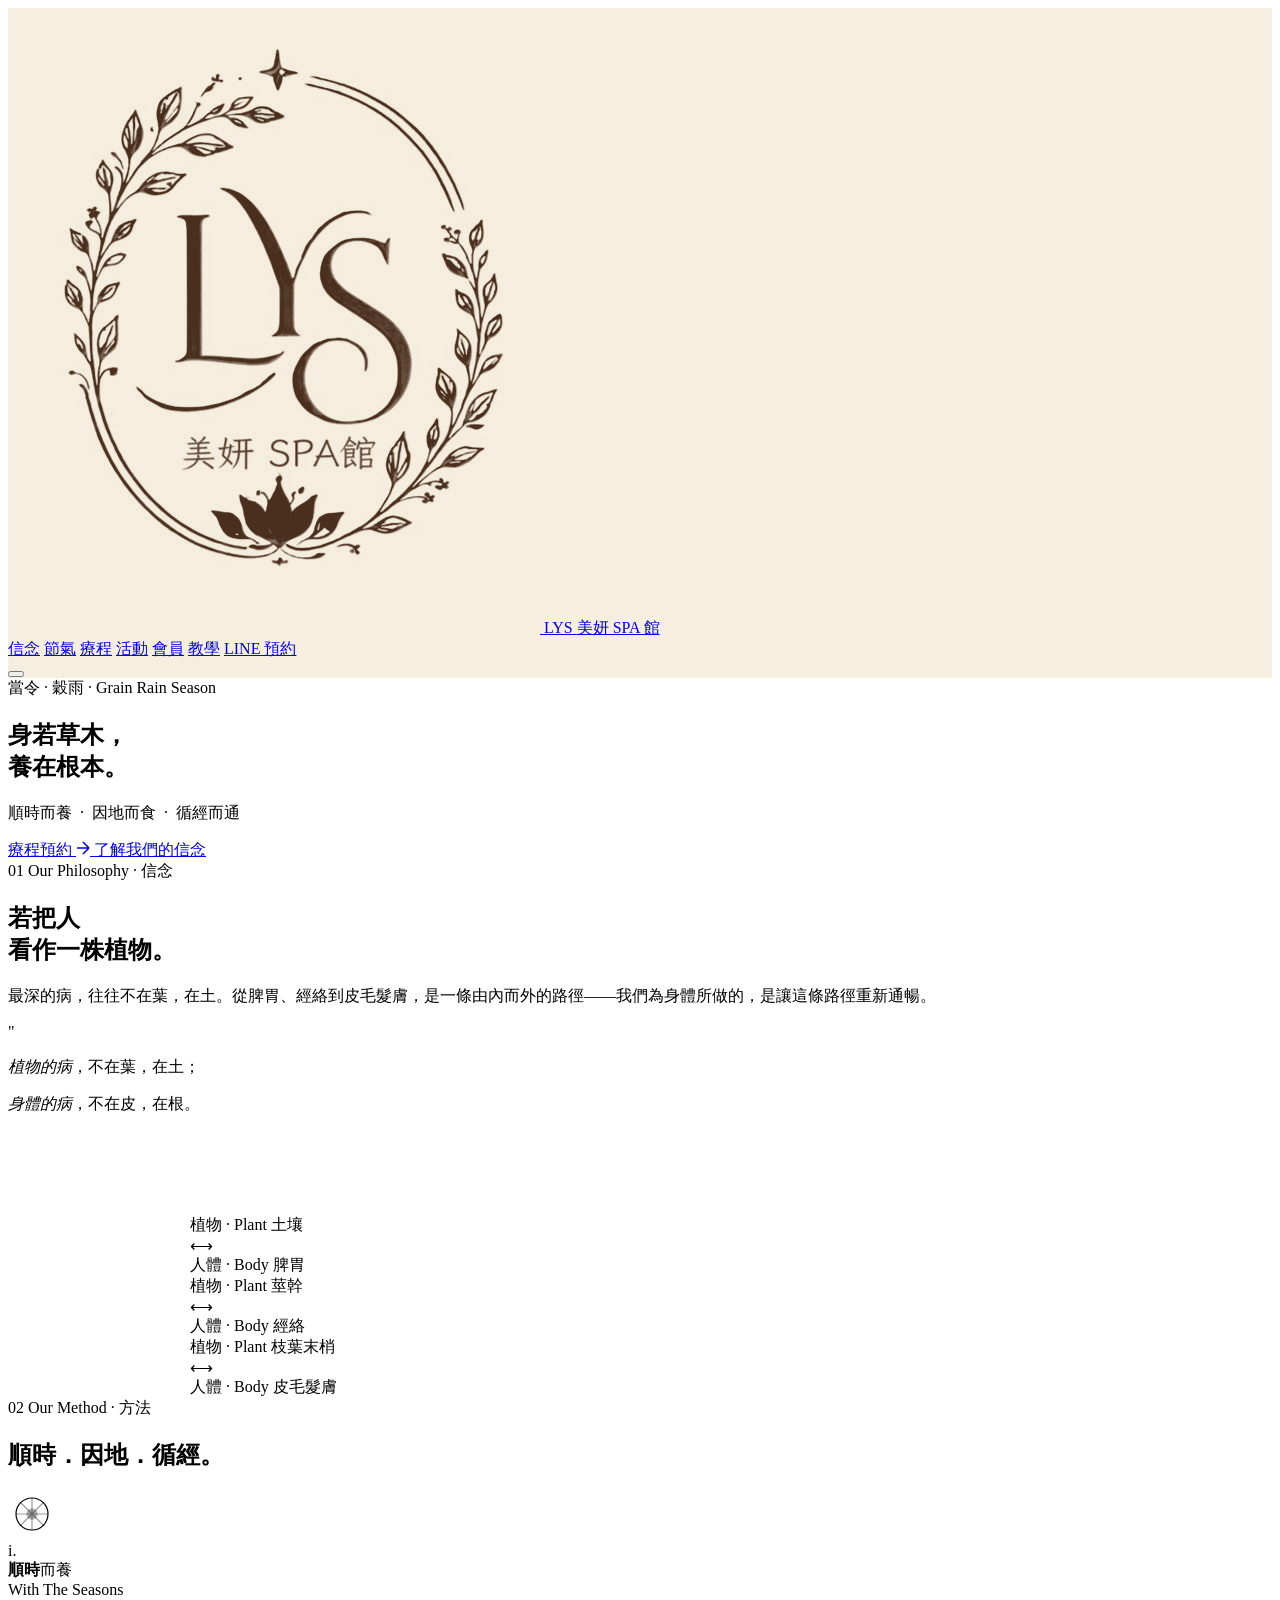
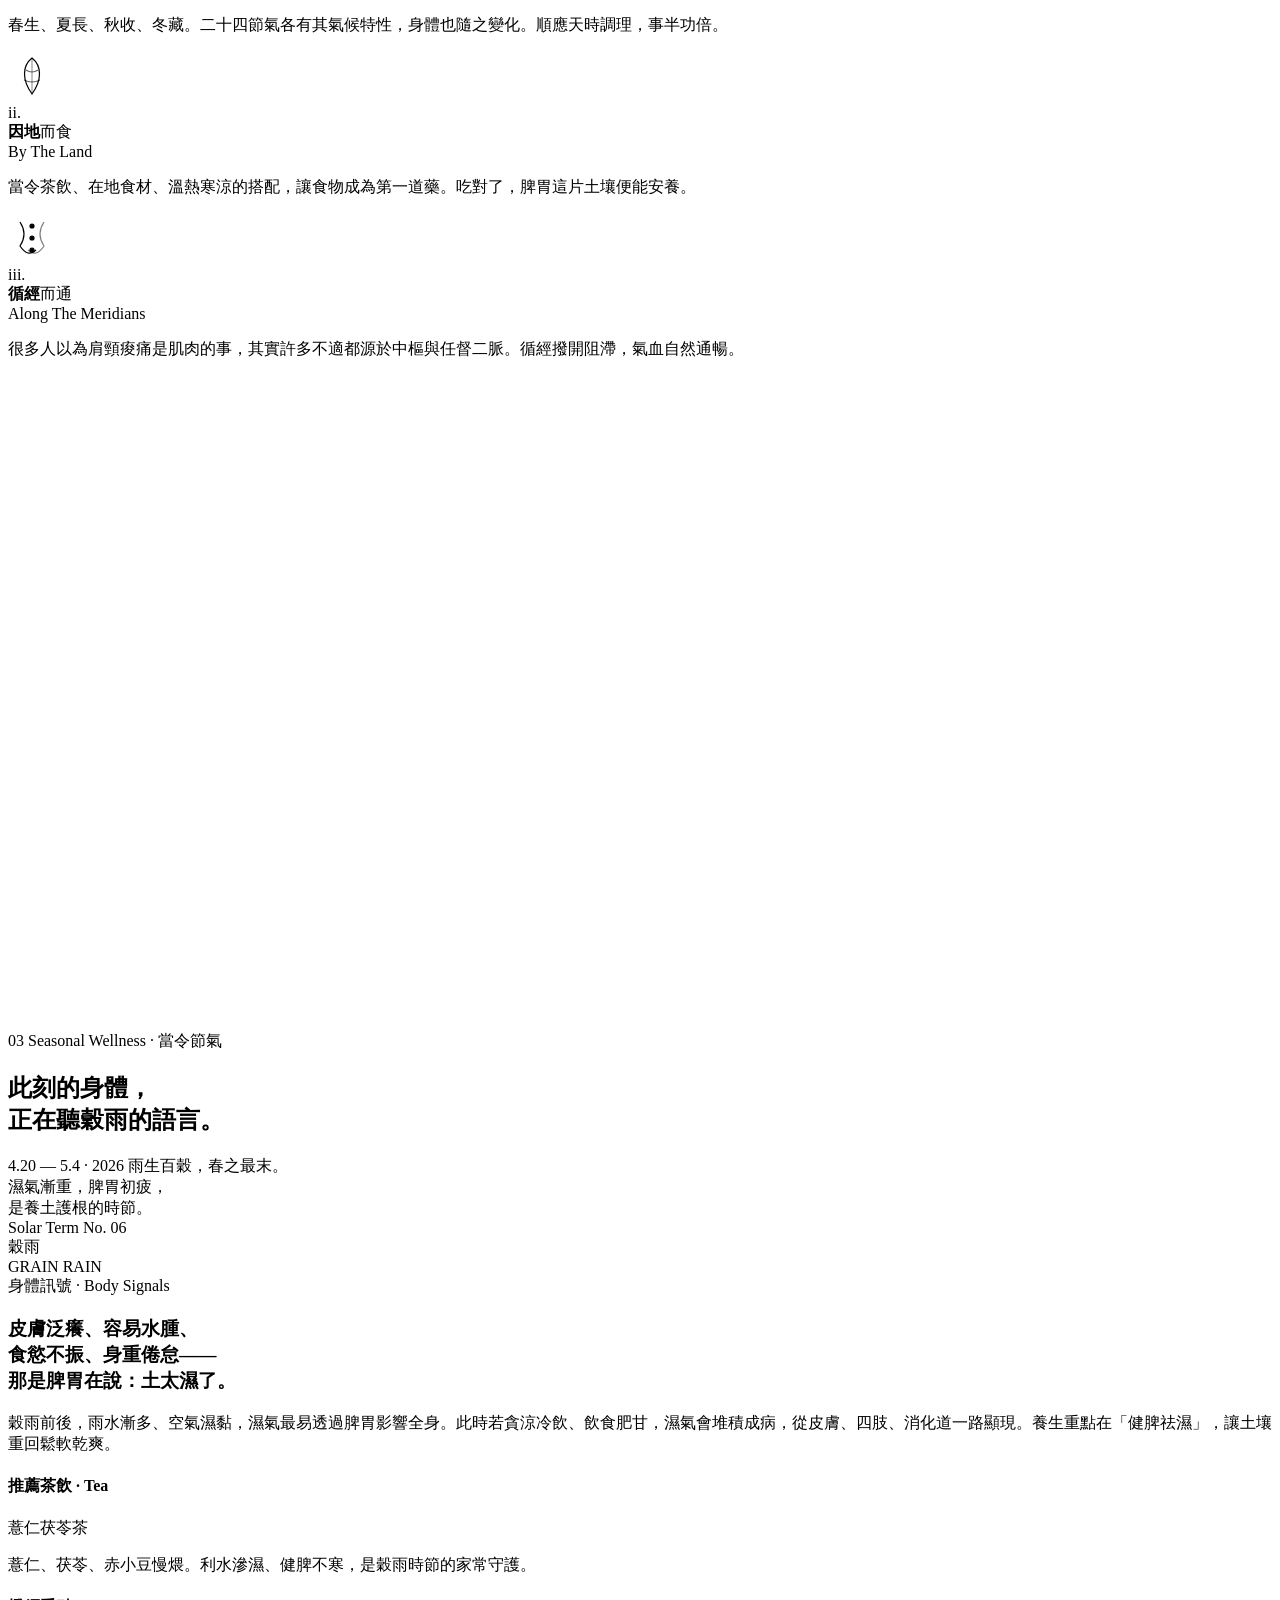
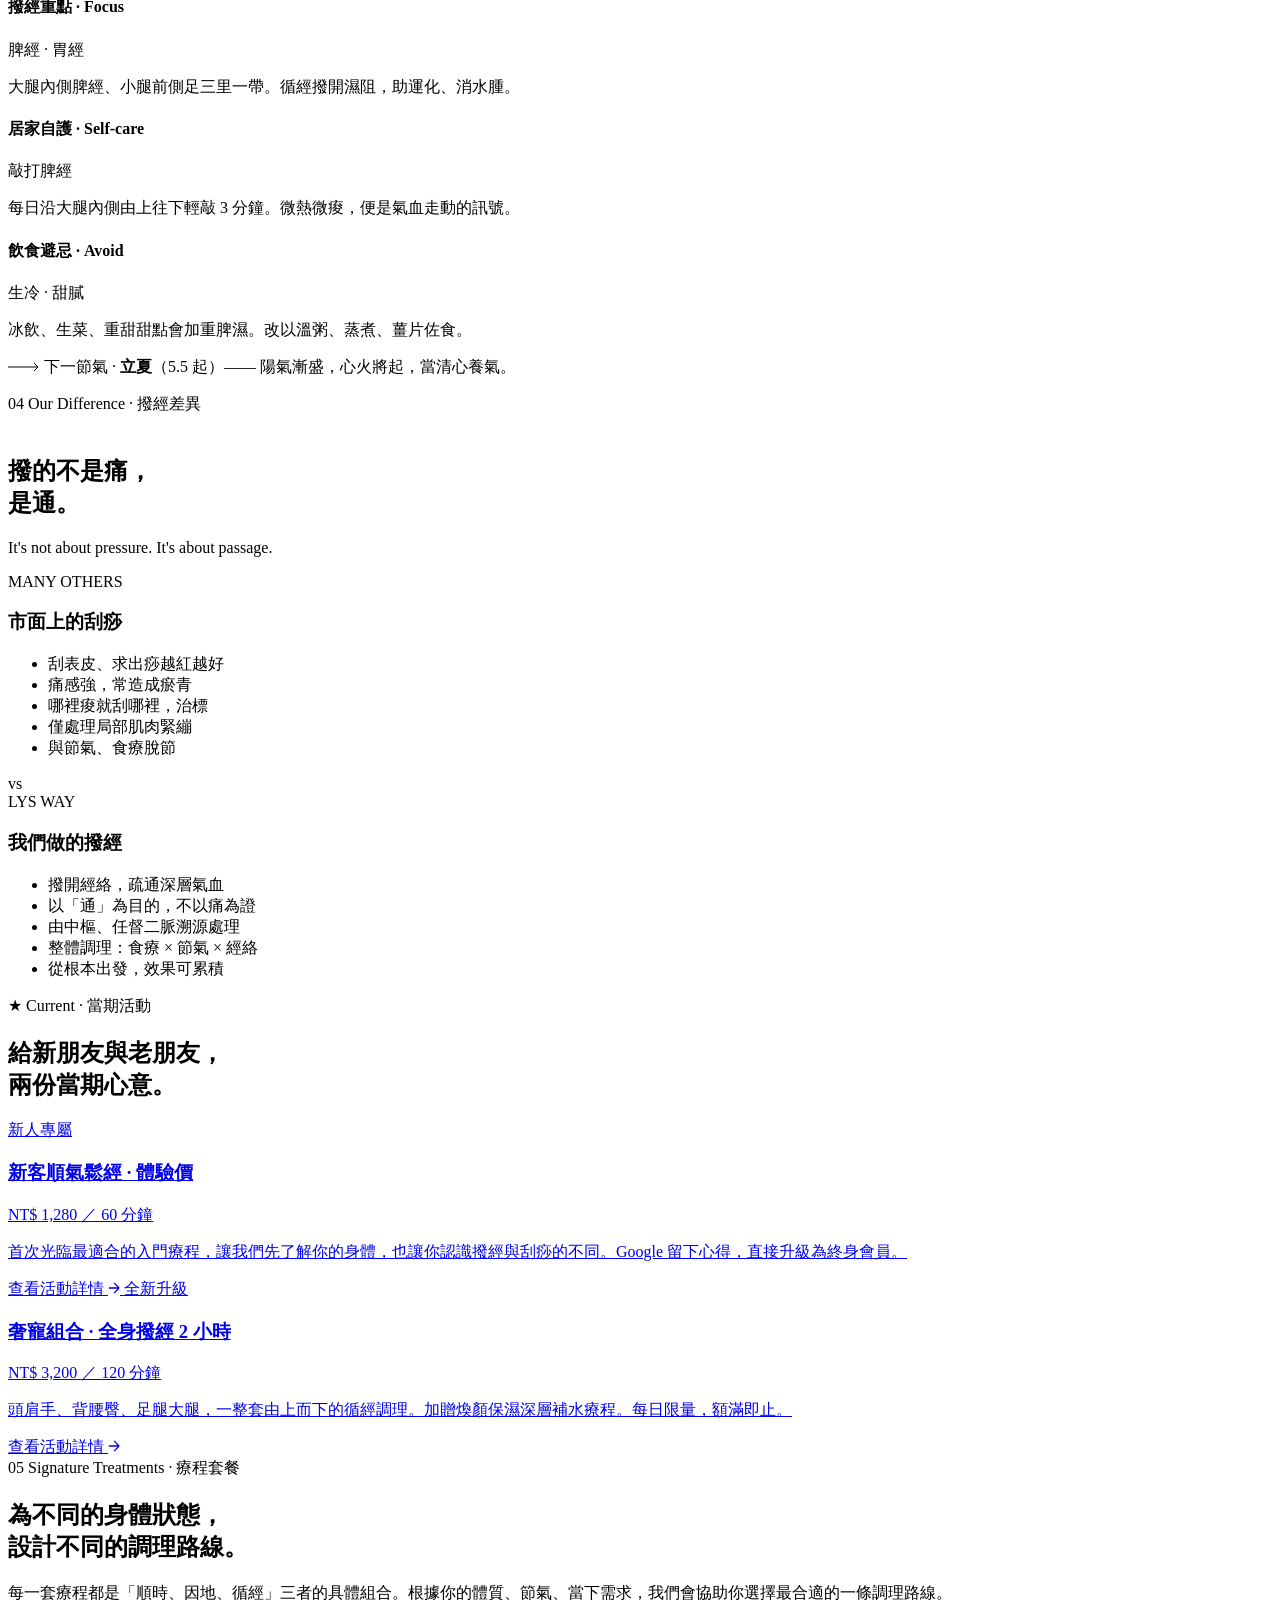
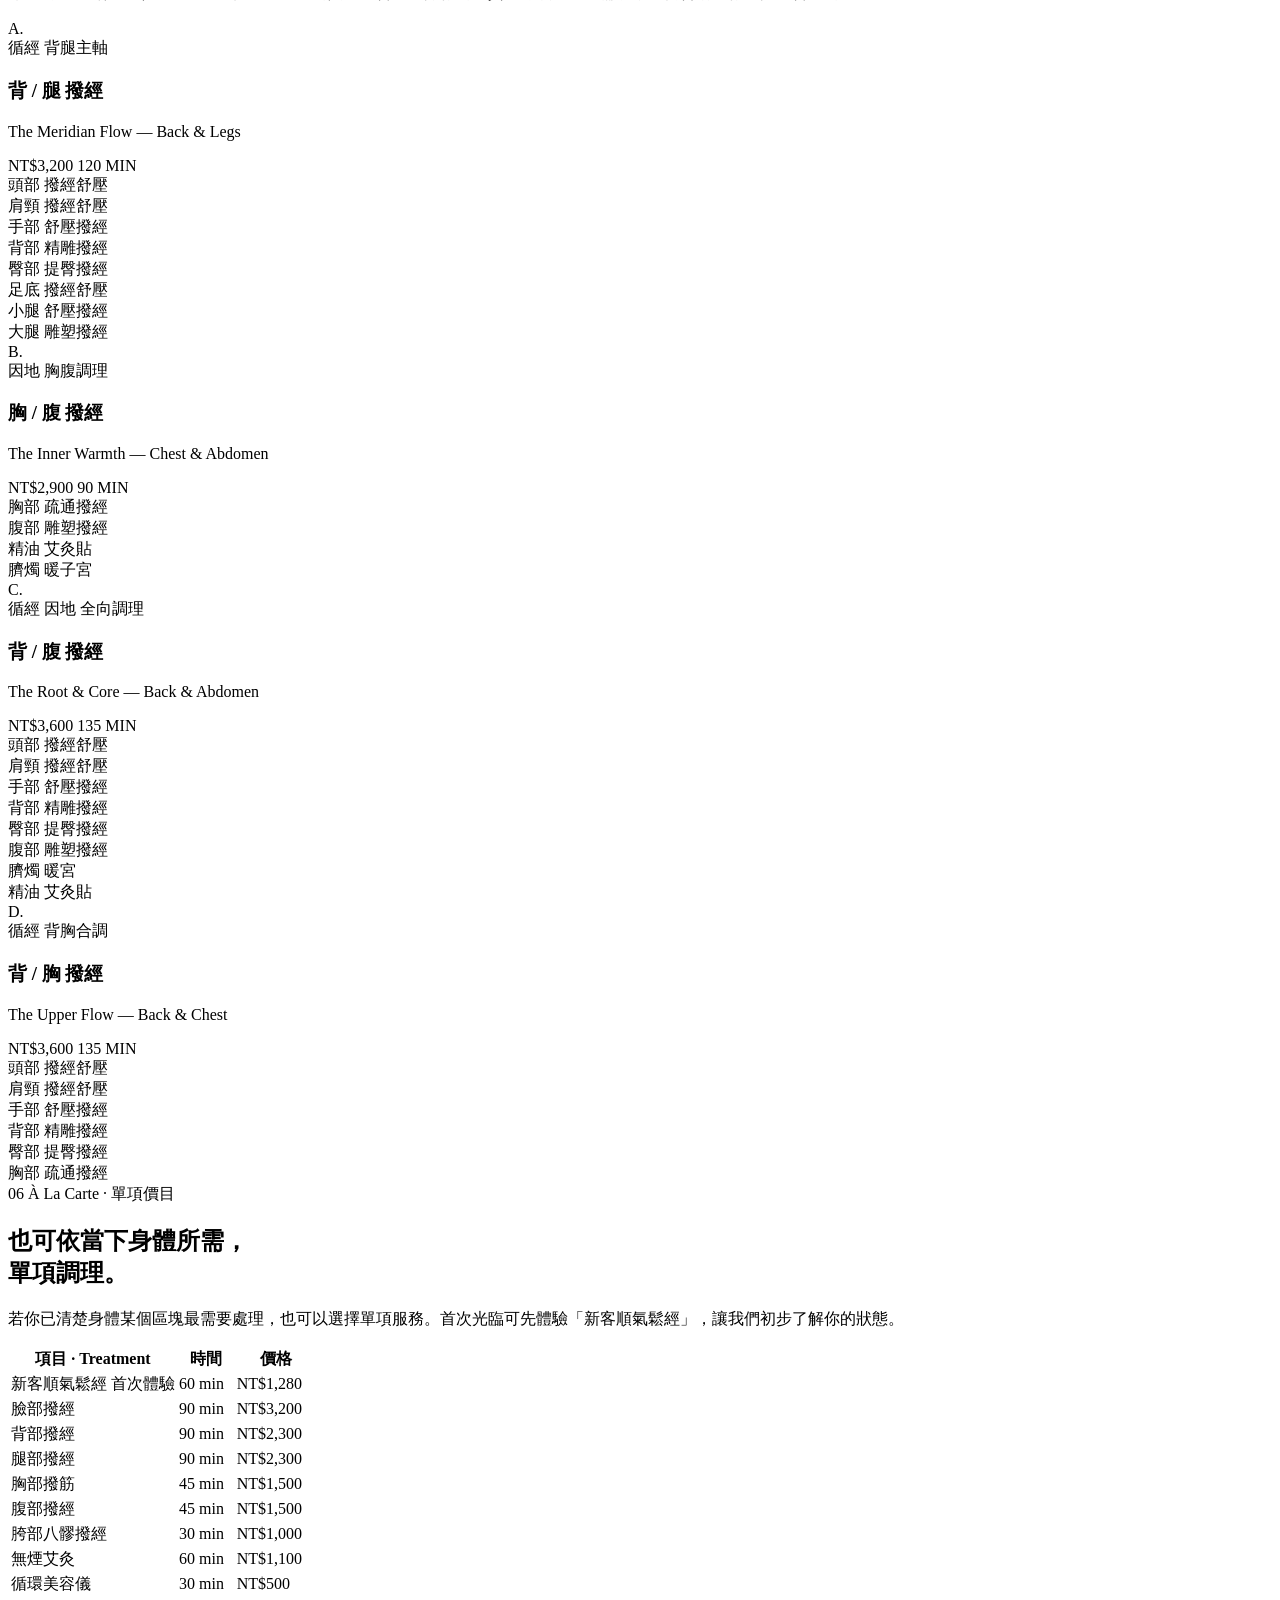
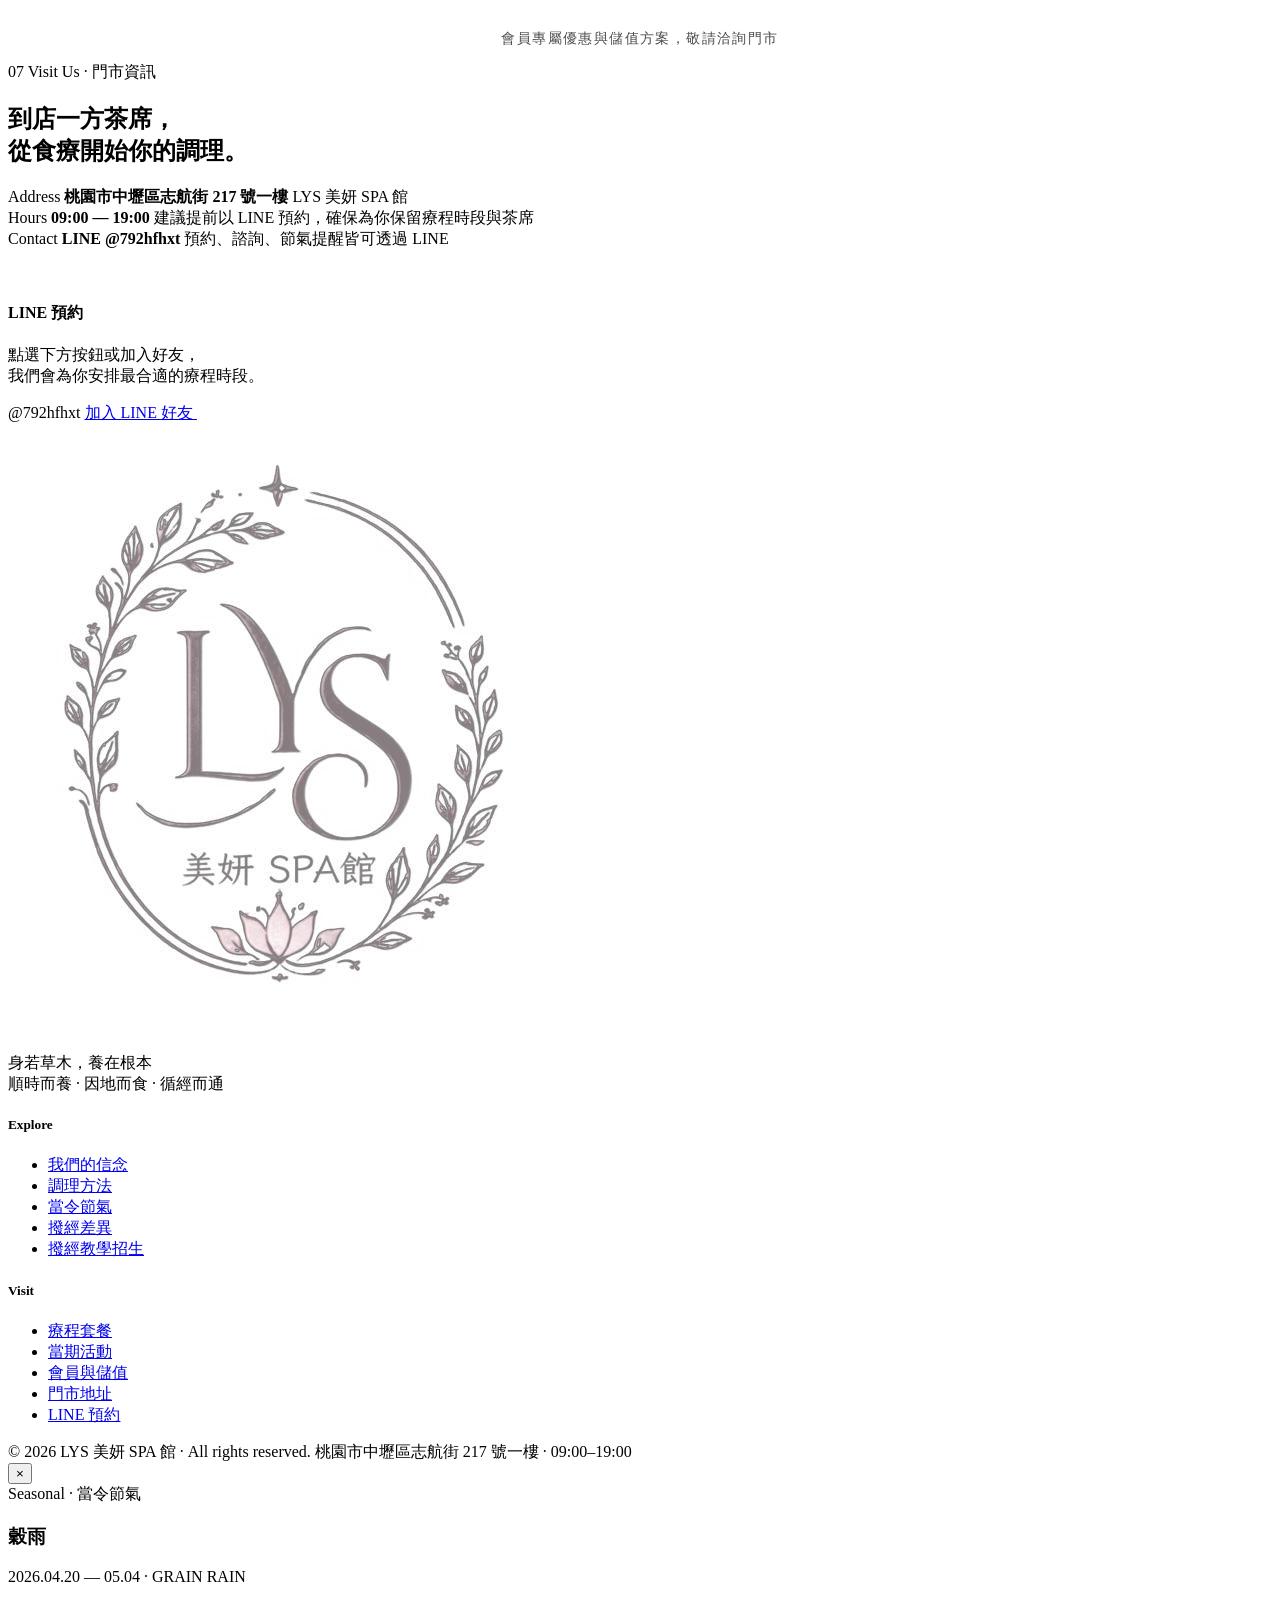
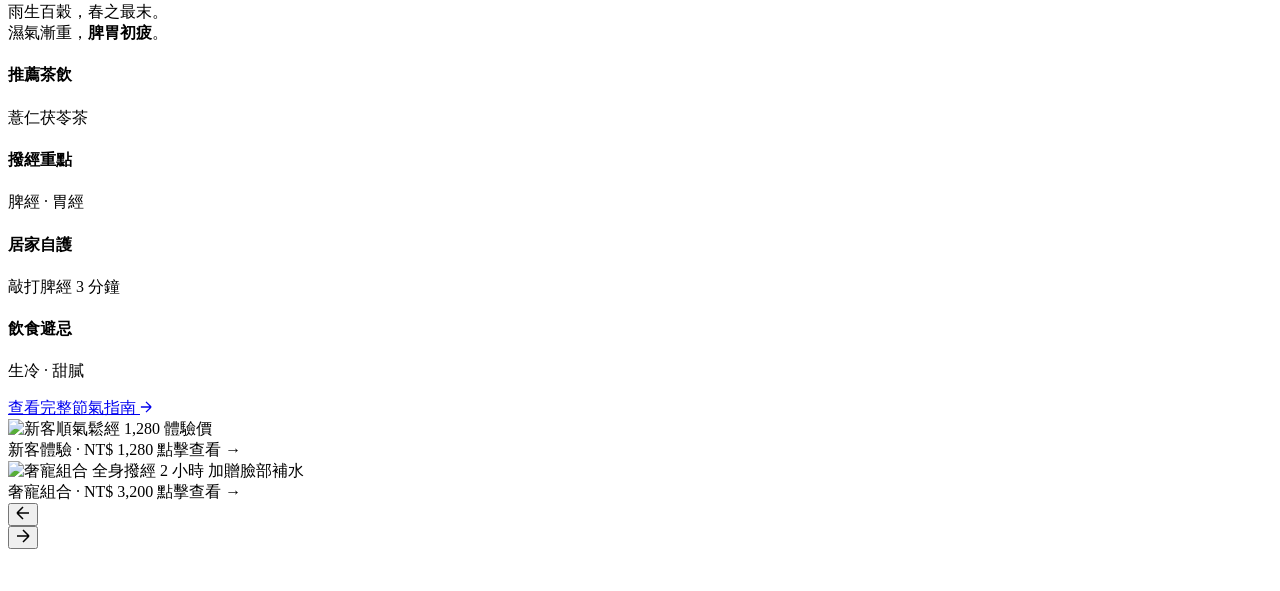
==== commit 037b45b1: "20260421 index.html" ====
--- a/index.html
+++ b/index.html
@@ -8,1353 +8,7 @@
 <link rel="preconnect" href="https://fonts.googleapis.com">
 <link rel="preconnect" href="https://fonts.gstatic.com" crossorigin>
 <link href="https://fonts.googleapis.com/css2?family=Noto+Serif+TC:wght@300;400;500;600;700;900&family=Fraunces:ital,opsz,wght@0,9..144,300;0,9..144,400;0,9..144,500;0,9..144,600;1,9..144,300;1,9..144,400&family=Cormorant+Garamond:ital,wght@0,300;0,400;0,500;1,300;1,400&display=swap" rel="stylesheet">
-<style>
-  :root {
-    /* 主色系 — 草木、土壤、墨韻 */
-    --paper: #F5EDDB;          /* 米宣紙 */
-    --paper-warm: #EFE4CC;     /* 暖米 */
-    --paper-deep: #E6D7B8;     /* 深米 */
-    --ink: #2A231A;            /* 墨色 */
-    --ink-soft: #4A3E30;       /* 淡墨 */
-    --earth: #7A5239;          /* 土褐 */
-    --earth-deep: #4A2F1F;     /* 深可可 */
-    --gold: #C8A47A;           /* 香檳金 */
-    --gold-soft: #D8BE9A;      /* 淺金 */
-    --sage: #8B9A7E;           /* 鼠尾草綠 */
-    --moss: #5A6B4A;           /* 苔綠 */
-    --moss-deep: #3D4A33;      /* 深苔 */
-    --clay: #B8654A;           /* 赤陶 */
-    --mist: #EAE2D1;           /* 霧色 */
-
-    --serif-zh: 'Noto Serif TC', 'Songti TC', 'PingFang TC', serif;
-    --display-en: 'Fraunces', 'Cormorant Garamond', Georgia, serif;
-    --italic-en: 'Cormorant Garamond', Georgia, serif;
-  }
-
-  * { margin: 0; padding: 0; box-sizing: border-box; }
-
-  html { scroll-behavior: smooth; }
-
-  body {
-    font-family: var(--serif-zh);
-    color: var(--ink);
-    background: var(--paper);
-    line-height: 1.8;
-    overflow-x: hidden;
-    font-weight: 300;
-    letter-spacing: 0.02em;
-    position: relative;
-  }
-
-  /* 紙紋底色 */
-  body::before {
-    content: "";
-    position: fixed;
-    inset: 0;
-    background-image:
-      radial-gradient(circle at 20% 30%, rgba(122, 82, 57, 0.03) 0%, transparent 50%),
-      radial-gradient(circle at 80% 70%, rgba(139, 154, 126, 0.04) 0%, transparent 50%),
-      url("data:image/svg+xml;utf8,<svg xmlns='http://www.w3.org/2000/svg' width='200' height='200'><filter id='n'><feTurbulence type='fractalNoise' baseFrequency='0.85' numOctaves='2'/><feColorMatrix values='0 0 0 0 0.3 0 0 0 0 0.25 0 0 0 0 0.2 0 0 0 0.08 0'/></filter><rect width='200' height='200' filter='url(%23n)'/></svg>");
-    pointer-events: none;
-    z-index: 1;
-    opacity: 0.6;
-  }
-
-  .container { max-width: 1240px; margin: 0 auto; padding: 0 40px; position: relative; z-index: 2; }
-
-  /* ============ NAV ============ */
-  nav {
-    position: fixed;
-    top: 0; left: 0; right: 0;
-    background: rgba(245, 237, 219, 0.88);
-    backdrop-filter: blur(16px) saturate(1.2);
-    -webkit-backdrop-filter: blur(16px) saturate(1.2);
-    z-index: 100;
-    border-bottom: 1px solid rgba(122, 82, 57, 0.12);
-    transition: all 0.4s ease;
-  }
-  .nav-inner {
-    max-width: 1240px;
-    margin: 0 auto;
-    padding: 16px 40px;
-    display: flex;
-    align-items: center;
-    justify-content: space-between;
-  }
-  .nav-logo {
-    display: flex;
-    align-items: center;
-    gap: 12px;
-    text-decoration: none;
-    color: var(--earth-deep);
-  }
-  .nav-logo img {
-    height: 44px;
-    width: auto;
-    filter: drop-shadow(0 1px 2px rgba(74, 47, 31, 0.15));
-  }
-  .nav-logo .brand-text {
-    display: flex;
-    flex-direction: column;
-    line-height: 1;
-  }
-  .nav-logo .brand-en {
-    font-family: var(--display-en);
-    font-size: 20px;
-    font-weight: 400;
-    letter-spacing: 0.25em;
-    color: var(--earth-deep);
-  }
-  .nav-logo .brand-zh {
-    font-size: 10px;
-    letter-spacing: 0.35em;
-    color: var(--earth);
-    margin-top: 4px;
-  }
-  .nav-links {
-    display: flex;
-    gap: 40px;
-    align-items: center;
-  }
-  .nav-links a {
-    font-size: 14px;
-    color: var(--ink-soft);
-    text-decoration: none;
-    letter-spacing: 0.18em;
-    transition: color 0.3s;
-    position: relative;
-  }
-  .nav-links a:hover { color: var(--earth); }
-  .nav-links a::after {
-    content: "";
-    position: absolute;
-    bottom: -6px; left: 50%;
-    width: 0; height: 1px;
-    background: var(--earth);
-    transition: all 0.3s;
-    transform: translateX(-50%);
-  }
-  .nav-links a:hover::after { width: 100%; }
-
-  .nav-links a.nav-cta {
-    padding: 10px 22px;
-    background: var(--earth-deep);
-    color: var(--paper);
-    border-radius: 999px;
-    font-size: 13px;
-    letter-spacing: 0.2em;
-    text-decoration: none;
-    transition: all 0.3s;
-  }
-  .nav-links a.nav-cta::after { display: none; }
-  .nav-links a.nav-cta:hover {
-    background: var(--earth);
-    color: var(--paper);
-    transform: translateY(-1px);
-  }
-
-  .mobile-toggle { display: none; background: none; border: none; cursor: pointer; padding: 8px; }
-  .mobile-toggle span {
-    display: block; width: 24px; height: 1.5px; background: var(--earth-deep);
-    margin: 5px 0; transition: 0.3s;
-  }
-
-  /* ============ HERO ============ */
-  .hero {
-    position: relative;
-    min-height: 100vh;
-    padding: 140px 0 100px;
-    display: flex;
-    align-items: center;
-    overflow: hidden;
-  }
-  .hero > .container { width: 100%; }
-
-  .hero-bg {
-    position: absolute;
-    inset: 0;
-    background-image: url('assets/hero.jpg');
-    background-size: cover;
-    background-position: center right;
-    z-index: 1;
-  }
-  .hero-overlay {
-    position: absolute;
-    inset: 0;
-    background:
-      linear-gradient(90deg,
-        rgba(245, 237, 219, 0.95) 0%,
-        rgba(245, 237, 219, 0.88) 25%,
-        rgba(245, 237, 219, 0.55) 42%,
-        rgba(245, 237, 219, 0.15) 55%,
-        transparent 68%);
-    z-index: 2;
-  }
-  /* 底部柔邊過渡 */
-  .hero-overlay::after {
-    content: "";
-    position: absolute;
-    bottom: 0; left: 0; right: 0;
-    height: 120px;
-    background: linear-gradient(180deg, transparent, var(--paper) 90%);
-  }
-
-  .hero-content {
-    position: relative;
-    z-index: 3;
-    max-width: 480px;
-  }
-
-  .season-tag {
-    display: inline-flex;
-    align-items: center;
-    gap: 14px;
-    padding: 10px 20px;
-    border: 1px solid rgba(122, 82, 57, 0.3);
-    border-radius: 999px;
-    background: rgba(245, 237, 219, 0.75);
-    backdrop-filter: blur(6px);
-    font-size: 12px;
-    letter-spacing: 0.3em;
-    color: var(--earth-deep);
-    margin-bottom: 40px;
-    animation: fadeUp 1s ease 0.2s both;
-  }
-  .season-tag-dot {
-    width: 6px; height: 6px; border-radius: 50%;
-    background: var(--sage);
-    box-shadow: 0 0 0 3px rgba(139, 154, 126, 0.25);
-    animation: pulse 2.5s ease-in-out infinite;
-  }
-  @keyframes pulse {
-    0%, 100% { box-shadow: 0 0 0 3px rgba(139, 154, 126, 0.25); }
-    50% { box-shadow: 0 0 0 6px rgba(139, 154, 126, 0.08); }
-  }
-  .season-tag .sep { color: var(--paper-deep); }
-  .season-tag .ch { color: var(--earth); font-weight: 500; letter-spacing: 0.2em; }
-  .season-tag .en { font-family: var(--italic-en); font-style: italic; font-size: 11px; color: var(--ink-soft); letter-spacing: 0.15em; }
-
-  .hero h1 {
-    font-family: var(--serif-zh);
-    font-weight: 300;
-    font-size: clamp(40px, 5vw, 64px);
-    line-height: 1.15;
-    color: var(--earth-deep);
-    letter-spacing: 0.04em;
-    margin-bottom: 32px;
-    animation: fadeUp 1.2s ease 0.4s both;
-  }
-  .hero h1 .em {
-    font-weight: 500;
-    color: var(--earth);
-    position: relative;
-    display: inline-block;
-  }
-  .hero h1 .em::after {
-    content: "";
-    position: absolute;
-    bottom: -4px; left: 0; right: 0;
-    height: 2px;
-    background: linear-gradient(90deg, transparent, var(--gold), transparent);
-    opacity: 0.6;
-  }
-  .hero h1 .comma { color: var(--gold); font-weight: 300; }
-
-  .hero-sub {
-    font-size: clamp(13px, 1vw, 15px);
-    color: var(--earth);
-    letter-spacing: 0.45em;
-    margin-bottom: 48px;
-    font-weight: 400;
-    animation: fadeUp 1.2s ease 0.6s both;
-    opacity: 0.8;
-  }
-
-  .hero-cta-group {
-    display: flex;
-    gap: 20px;
-    align-items: center;
-    animation: fadeUp 1.2s ease 0.8s both;
-  }
-  .btn-primary {
-    padding: 16px 36px;
-    background: var(--earth-deep);
-    color: var(--paper);
-    text-decoration: none;
-    border-radius: 999px;
-    font-size: 14px;
-    letter-spacing: 0.25em;
-    display: inline-flex;
-    align-items: center;
-    gap: 12px;
-    transition: all 0.4s cubic-bezier(0.2, 0.8, 0.2, 1);
-    box-shadow: 0 6px 20px -8px rgba(74, 47, 31, 0.5);
-  }
-  .btn-primary:hover {
-    background: var(--earth);
-    transform: translateY(-2px);
-    box-shadow: 0 10px 28px -8px rgba(74, 47, 31, 0.6);
-  }
-  .btn-primary svg { transition: transform 0.3s; }
-  .btn-primary:hover svg { transform: translateX(4px); }
-
-  .btn-ghost {
-    color: var(--earth-deep);
-    text-decoration: none;
-    font-size: 14px;
-    letter-spacing: 0.25em;
-    border-bottom: 1px solid var(--earth);
-    padding: 4px 0;
-    transition: all 0.3s;
-  }
-  .btn-ghost:hover { color: var(--earth); letter-spacing: 0.3em; }
-
-  /* Hero 分隔線 */
-  .hero-divider {
-    width: 60px;
-    height: 1px;
-    background: var(--earth);
-    opacity: 0.4;
-    margin: 40px 0;
-    animation: fadeUp 1.2s ease 0.7s both;
-  }
-
-  @keyframes fadeIn { from { opacity: 0; } to { opacity: 1; } }
-  @keyframes fadeUp { from { opacity: 0; transform: translateY(24px); } to { opacity: 1; transform: translateY(0); } }
-
-  /* ============ SECTION COMMON ============ */
-  section {
-    position: relative;
-    padding: 140px 0;
-    z-index: 2;
-  }
-
-  .section-label {
-    display: flex;
-    align-items: center;
-    gap: 16px;
-    font-family: var(--italic-en);
-    font-style: italic;
-    font-size: 14px;
-    color: var(--earth);
-    letter-spacing: 0.3em;
-    text-transform: uppercase;
-    margin-bottom: 28px;
-  }
-  .section-label::before {
-    content: "";
-    width: 32px; height: 1px;
-    background: var(--earth);
-  }
-  .section-label .num {
-    font-family: var(--display-en);
-    font-style: normal;
-    font-weight: 300;
-    color: var(--gold);
-  }
-
-  .section-title {
-    font-family: var(--serif-zh);
-    font-size: clamp(36px, 4.6vw, 58px);
-    font-weight: 300;
-    color: var(--earth-deep);
-    line-height: 1.3;
-    letter-spacing: 0.06em;
-    margin-bottom: 32px;
-  }
-  .section-title strong { font-weight: 500; color: var(--earth); }
-
-  .section-lead {
-    font-size: clamp(16px, 1.3vw, 18px);
-    color: var(--ink-soft);
-    line-height: 2;
-    max-width: 640px;
-    letter-spacing: 0.05em;
-  }
-
-  /* ============ 信念 · Philosophy ============ */
-  .philosophy {
-    background: linear-gradient(180deg, transparent 0%, var(--mist) 50%, transparent 100%);
-  }
-  .philosophy-wrap {
-    display: grid;
-    grid-template-columns: 1fr 1fr;
-    gap: 100px;
-    align-items: center;
-  }
-  .philosophy-quote {
-    position: relative;
-    padding-left: 40px;
-    border-left: 1px solid rgba(122, 82, 57, 0.25);
-  }
-  .philosophy-quote .mark {
-    font-family: var(--display-en);
-    font-size: 100px;
-    color: var(--gold);
-    opacity: 0.4;
-    line-height: 0.5;
-    display: block;
-    margin-bottom: 20px;
-  }
-  .philosophy-quote p {
-    font-size: clamp(18px, 1.6vw, 22px);
-    color: var(--earth-deep);
-    line-height: 2.2;
-    letter-spacing: 0.06em;
-    margin-bottom: 20px;
-  }
-  .philosophy-quote em {
-    color: var(--moss-deep);
-    font-weight: 500;
-    font-style: normal;
-    background: linear-gradient(transparent 60%, rgba(139, 154, 126, 0.25) 60%);
-    padding: 0 3px;
-  }
-
-  /* 植物 vs 人體 對照 */
-  .parallel {
-    display: grid;
-    grid-template-columns: 1fr;
-    gap: 0;
-    background: rgba(245, 237, 219, 0.4);
-    border: 1px solid rgba(122, 82, 57, 0.12);
-    border-radius: 4px;
-    overflow: hidden;
-  }
-  .parallel-row {
-    display: grid;
-    grid-template-columns: 1fr auto 1fr;
-    align-items: center;
-    padding: 28px 32px;
-    gap: 24px;
-    border-bottom: 1px solid rgba(122, 82, 57, 0.08);
-    transition: background 0.4s;
-  }
-  .parallel-row:last-child { border-bottom: none; }
-  .parallel-row:hover { background: rgba(245, 237, 219, 0.7); }
-  .parallel-side {
-    display: flex;
-    flex-direction: column;
-    gap: 4px;
-  }
-  .parallel-side .tiny {
-    font-family: var(--italic-en);
-    font-style: italic;
-    font-size: 11px;
-    color: var(--earth);
-    letter-spacing: 0.25em;
-    text-transform: uppercase;
-  }
-  .parallel-side .main {
-    font-size: 18px;
-    color: var(--ink);
-    letter-spacing: 0.08em;
-    font-weight: 400;
-  }
-  .parallel-side.right { text-align: right; }
-  .parallel-sep {
-    color: var(--gold);
-    font-size: 18px;
-    font-family: var(--display-en);
-    opacity: 0.6;
-  }
-
-  /* ============ 方法 · Method ============ */
-  .method {
-    padding: 140px 0;
-    position: relative;
-  }
-  .method-head {
-    text-align: center;
-    margin-bottom: 80px;
-  }
-  .method-head .section-label { justify-content: center; }
-  .method-head .section-label::before,
-  .method-head .section-label::after {
-    content: "";
-    width: 32px; height: 1px;
-    background: var(--earth);
-  }
-
-  .method-grid {
-    display: grid;
-    grid-template-columns: repeat(3, 1fr);
-    gap: 2px;
-    background: rgba(122, 82, 57, 0.2);
-    border: 1px solid rgba(122, 82, 57, 0.2);
-  }
-  .method-card {
-    background: var(--paper);
-    padding: 60px 40px;
-    position: relative;
-    transition: background 0.5s;
-  }
-  .method-card:hover { background: var(--paper-warm); }
-  .method-card .icon-wrap {
-    width: 64px; height: 64px;
-    display: flex; align-items: center; justify-content: center;
-    margin-bottom: 32px;
-    color: var(--earth);
-  }
-  .method-card .ch {
-    font-family: var(--serif-zh);
-    font-size: 36px;
-    font-weight: 400;
-    color: var(--earth-deep);
-    letter-spacing: 0.1em;
-    margin-bottom: 8px;
-    line-height: 1.2;
-  }
-  .method-card .ch strong { font-weight: 500; color: var(--earth); font-size: 44px; }
-  .method-card .en {
-    font-family: var(--italic-en);
-    font-style: italic;
-    font-size: 15px;
-    color: var(--earth);
-    letter-spacing: 0.2em;
-    margin-bottom: 24px;
-    padding-bottom: 20px;
-    border-bottom: 1px solid rgba(122, 82, 57, 0.18);
-  }
-  .method-card .desc {
-    font-size: 15px;
-    color: var(--ink-soft);
-    line-height: 2;
-    letter-spacing: 0.04em;
-  }
-  .method-card .num {
-    position: absolute;
-    top: 40px; right: 40px;
-    font-family: var(--display-en);
-    font-size: 14px;
-    font-style: italic;
-    color: var(--gold);
-    letter-spacing: 0.2em;
-  }
-
-  /* ============ 當令節氣 · Seasonal ============ */
-  .seasonal {
-    background: linear-gradient(160deg, #3D4A33 0%, #2A3322 100%);
-    color: var(--paper);
-    overflow: hidden;
-    position: relative;
-    padding: 160px 0;
-  }
-  .seasonal::before {
-    content: "";
-    position: absolute;
-    inset: 0;
-    background-image:
-      radial-gradient(circle at 10% 20%, rgba(200, 164, 122, 0.08) 0%, transparent 40%),
-      radial-gradient(circle at 90% 80%, rgba(200, 164, 122, 0.06) 0%, transparent 40%);
-    pointer-events: none;
-  }
-
-  /* 雨絲 (穀雨) */
-  .rain-drop {
-    position: absolute;
-    width: 1px;
-    background: linear-gradient(180deg, transparent, rgba(200, 164, 122, 0.35), transparent);
-    animation: rainFall 2.5s linear infinite;
-    pointer-events: none;
-  }
-  @keyframes rainFall {
-    0% { transform: translateY(-100vh); opacity: 0; }
-    10% { opacity: 1; }
-    90% { opacity: 1; }
-    100% { transform: translateY(100vh); opacity: 0; }
-  }
-
-  .seasonal-inner { position: relative; z-index: 2; }
-  .seasonal-head {
-    display: grid;
-    grid-template-columns: 1fr 1fr;
-    gap: 60px;
-    align-items: end;
-    margin-bottom: 80px;
-  }
-  .seasonal-head .section-label {
-    color: var(--gold);
-  }
-  .seasonal-head .section-label::before { background: var(--gold); opacity: 0.6; }
-  .seasonal-head .section-title {
-    color: var(--paper);
-    margin-bottom: 0;
-  }
-  .seasonal-head .section-title strong { color: var(--gold); }
-
-  .current-season-note {
-    font-family: var(--italic-en);
-    font-style: italic;
-    color: var(--gold-soft);
-    font-size: 15px;
-    letter-spacing: 0.1em;
-    line-height: 2;
-    opacity: 0.85;
-  }
-  .current-season-note .date {
-    display: block;
-    font-family: var(--display-en);
-    font-style: normal;
-    font-size: 13px;
-    letter-spacing: 0.3em;
-    margin-bottom: 8px;
-    color: var(--gold);
-  }
-
-  .season-main {
-    display: grid;
-    grid-template-columns: 0.9fr 1.3fr;
-    gap: 80px;
-    align-items: start;
-  }
-  .season-visual {
-    position: relative;
-    aspect-ratio: 1;
-    display: flex; align-items: center; justify-content: center;
-  }
-  .season-seal {
-    position: absolute;
-    inset: 0;
-    border: 1px solid rgba(200, 164, 122, 0.3);
-    border-radius: 50%;
-  }
-  .season-seal::before {
-    content: "";
-    position: absolute;
-    inset: 12px;
-    border: 1px dashed rgba(200, 164, 122, 0.18);
-    border-radius: 50%;
-    animation: rotate 60s linear infinite;
-  }
-  @keyframes rotate { to { transform: rotate(360deg); } }
-
-  .season-char {
-    font-family: var(--serif-zh);
-    font-weight: 300;
-    font-size: clamp(120px, 15vw, 200px);
-    line-height: 1;
-    color: var(--gold);
-    letter-spacing: -0.05em;
-    text-shadow: 0 0 40px rgba(200, 164, 122, 0.25);
-  }
-  .season-char .rain { font-weight: 400; }
-  .season-subchar {
-    position: absolute;
-    bottom: 18%;
-    font-family: var(--display-en);
-    font-style: italic;
-    font-size: 14px;
-    color: var(--gold-soft);
-    letter-spacing: 0.25em;
-    opacity: 0.7;
-  }
-  .season-meta {
-    position: absolute;
-    top: 14%;
-    font-size: 11px;
-    color: var(--gold-soft);
-    letter-spacing: 0.4em;
-    opacity: 0.65;
-  }
-
-  .season-content { }
-  .season-content .tag {
-    display: inline-block;
-    font-family: var(--italic-en);
-    font-style: italic;
-    font-size: 13px;
-    color: var(--gold);
-    letter-spacing: 0.25em;
-    margin-bottom: 20px;
-    padding-bottom: 8px;
-    border-bottom: 1px solid rgba(200, 164, 122, 0.3);
-  }
-  .season-content h3 {
-    font-family: var(--serif-zh);
-    font-weight: 300;
-    font-size: clamp(26px, 2.4vw, 32px);
-    line-height: 1.6;
-    color: var(--paper);
-    margin-bottom: 28px;
-    letter-spacing: 0.04em;
-  }
-  .season-content h3 strong { color: var(--gold); font-weight: 500; }
-  .season-content > p {
-    color: rgba(245, 237, 219, 0.75);
-    line-height: 2.1;
-    font-size: 15.5px;
-    letter-spacing: 0.04em;
-    margin-bottom: 40px;
-    max-width: 580px;
-  }
-
-  .season-cards {
-    display: grid;
-    grid-template-columns: 1fr 1fr;
-    gap: 20px;
-    margin-bottom: 40px;
-  }
-  .season-card {
-    padding: 28px 26px;
-    background: rgba(200, 164, 122, 0.06);
-    border: 1px solid rgba(200, 164, 122, 0.18);
-    border-radius: 4px;
-    backdrop-filter: blur(4px);
-  }
-  .season-card h4 {
-    font-family: var(--italic-en);
-    font-style: italic;
-    font-size: 12px;
-    color: var(--gold);
-    letter-spacing: 0.3em;
-    margin-bottom: 14px;
-    text-transform: uppercase;
-  }
-  .season-card .big {
-    font-family: var(--serif-zh);
-    font-size: 18px;
-    color: var(--paper);
-    letter-spacing: 0.08em;
-    margin-bottom: 8px;
-    font-weight: 400;
-  }
-  .season-card p {
-    font-size: 13.5px;
-    color: rgba(245, 237, 219, 0.7);
-    line-height: 1.9;
-    letter-spacing: 0.03em;
-  }
-
-  .season-next {
-    display: flex;
-    align-items: center;
-    gap: 20px;
-    padding-top: 28px;
-    border-top: 1px solid rgba(200, 164, 122, 0.2);
-    font-size: 13px;
-    color: var(--gold-soft);
-    letter-spacing: 0.2em;
-  }
-  .season-next .arrow {
-    flex-shrink: 0;
-    color: var(--gold);
-    opacity: 0.7;
-  }
-  .season-next .text { color: rgba(245, 237, 219, 0.7); }
-  .season-next .text strong { color: var(--paper); font-weight: 500; }
-
-  /* ============ 撥經差異 · 撥的不是痛，是通 ============ */
-  .kicker {
-    padding: 180px 0;
-    text-align: center;
-    position: relative;
-  }
-  .kicker-line {
-    font-family: var(--serif-zh);
-    font-weight: 200;
-    font-size: clamp(40px, 5.5vw, 72px);
-    letter-spacing: 0.12em;
-    line-height: 1.4;
-    color: var(--earth-deep);
-    margin-bottom: 20px;
-  }
-  .kicker-line .flip {
-    color: var(--clay);
-    font-weight: 300;
-    position: relative;
-    display: inline-block;
-  }
-  .kicker-line .flip::before {
-    content: "";
-    position: absolute;
-    top: 50%; left: -8px; right: -8px;
-    height: 1px;
-    background: var(--clay);
-    opacity: 0.5;
-  }
-  .kicker-line .focus {
-    color: var(--earth);
-    font-weight: 500;
-    position: relative;
-  }
-  .kicker-en {
-    font-family: var(--italic-en);
-    font-style: italic;
-    color: var(--earth);
-    font-size: 18px;
-    letter-spacing: 0.15em;
-    opacity: 0.7;
-    margin-bottom: 80px;
-  }
-
-  /* 對照 */
-  .compare {
-    display: grid;
-    grid-template-columns: 1fr auto 1fr;
-    gap: 40px;
-    max-width: 960px;
-    margin: 0 auto;
-    align-items: stretch;
-  }
-  .compare-col {
-    background: var(--paper-warm);
-    border: 1px solid rgba(122, 82, 57, 0.15);
-    padding: 44px 36px;
-    text-align: left;
-    position: relative;
-  }
-  .compare-col.other {
-    background: rgba(234, 226, 209, 0.5);
-    opacity: 0.8;
-  }
-  .compare-col.ours {
-    background: var(--paper);
-    border-color: var(--earth);
-    box-shadow: 0 20px 50px -20px rgba(74, 47, 31, 0.2);
-  }
-  .compare-label {
-    font-family: var(--italic-en);
-    font-style: italic;
-    font-size: 13px;
-    letter-spacing: 0.3em;
-    margin-bottom: 10px;
-  }
-  .compare-col.other .compare-label { color: var(--ink-soft); opacity: 0.6; }
-  .compare-col.ours .compare-label { color: var(--earth); }
-
-  .compare-title {
-    font-family: var(--serif-zh);
-    font-size: 28px;
-    font-weight: 400;
-    margin-bottom: 28px;
-    letter-spacing: 0.08em;
-    padding-bottom: 20px;
-    border-bottom: 1px solid rgba(122, 82, 57, 0.15);
-  }
-  .compare-col.other .compare-title { color: var(--ink-soft); text-decoration: line-through; text-decoration-color: rgba(184, 101, 74, 0.4); text-decoration-thickness: 1px; }
-  .compare-col.ours .compare-title { color: var(--earth-deep); }
-
-  .compare-list { list-style: none; }
-  .compare-list li {
-    padding: 12px 0;
-    font-size: 15px;
-    color: var(--ink-soft);
-    line-height: 1.7;
-    letter-spacing: 0.03em;
-    display: flex;
-    align-items: flex-start;
-    gap: 12px;
-  }
-  .compare-list li::before {
-    content: "—";
-    color: var(--earth);
-    flex-shrink: 0;
-    opacity: 0.4;
-  }
-  .compare-col.ours .compare-list li::before { color: var(--earth); opacity: 0.8; }
-
-  .compare-arrow {
-    display: flex;
-    align-items: center;
-    color: var(--gold);
-    font-family: var(--display-en);
-    font-style: italic;
-    font-size: 15px;
-    letter-spacing: 0.2em;
-  }
-
-  /* ============ 服務套餐 · Services ============ */
-  .services {
-    padding: 160px 0;
-    background: linear-gradient(180deg, transparent 0%, var(--paper-warm) 100%);
-  }
-
-  .service-head {
-    display: grid;
-    grid-template-columns: 1.2fr 1fr;
-    gap: 80px;
-    align-items: end;
-    margin-bottom: 80px;
-  }
-
-  .services-grid {
-    display: grid;
-    grid-template-columns: repeat(2, 1fr);
-    gap: 32px;
-  }
-  .service-card {
-    background: var(--paper);
-    border: 1px solid rgba(122, 82, 57, 0.18);
-    padding: 48px 44px;
-    position: relative;
-    transition: all 0.4s ease;
-    overflow: hidden;
-  }
-  .service-card::before {
-    content: "";
-    position: absolute;
-    top: 0; left: 0; right: 0;
-    height: 3px;
-    background: linear-gradient(90deg, var(--earth), var(--gold), var(--sage));
-    transform: scaleX(0);
-    transform-origin: left;
-    transition: transform 0.6s ease;
-  }
-  .service-card:hover {
-    transform: translateY(-4px);
-    box-shadow: 0 30px 60px -30px rgba(74, 47, 31, 0.25);
-  }
-  .service-card:hover::before { transform: scaleX(1); }
-
-  .service-head-row {
-    display: flex;
-    justify-content: space-between;
-    align-items: flex-start;
-    margin-bottom: 24px;
-  }
-  .service-letter {
-    font-family: var(--display-en);
-    font-style: italic;
-    font-size: 48px;
-    font-weight: 300;
-    color: var(--gold);
-    line-height: 1;
-  }
-  .service-tags {
-    display: flex;
-    flex-wrap: wrap;
-    gap: 6px;
-    justify-content: flex-end;
-  }
-  .tag-chip {
-    font-size: 10px;
-    padding: 4px 10px;
-    border-radius: 999px;
-    letter-spacing: 0.18em;
-    font-weight: 400;
-  }
-  .tag-sage { background: rgba(139, 154, 126, 0.15); color: var(--moss-deep); border: 1px solid rgba(139, 154, 126, 0.3); }
-  .tag-earth { background: rgba(122, 82, 57, 0.1); color: var(--earth); border: 1px solid rgba(122, 82, 57, 0.25); }
-  .tag-gold { background: rgba(200, 164, 122, 0.15); color: #8B6F47; border: 1px solid rgba(200, 164, 122, 0.35); }
-
-  .service-title {
-    font-family: var(--serif-zh);
-    font-size: 28px;
-    font-weight: 400;
-    color: var(--earth-deep);
-    letter-spacing: 0.08em;
-    margin-bottom: 8px;
-  }
-  .service-sub {
-    font-family: var(--italic-en);
-    font-style: italic;
-    font-size: 13px;
-    color: var(--earth);
-    letter-spacing: 0.15em;
-    margin-bottom: 24px;
-  }
-  .service-price {
-    display: flex;
-    align-items: baseline;
-    gap: 16px;
-    margin-bottom: 28px;
-    padding-bottom: 20px;
-    border-bottom: 1px dashed rgba(122, 82, 57, 0.25);
-  }
-  .service-price .original {
-    font-size: 14px;
-    color: var(--ink-soft);
-    text-decoration: line-through;
-    opacity: 0.6;
-  }
-  .service-price .member {
-    font-family: var(--display-en);
-    font-size: 32px;
-    font-weight: 400;
-    color: var(--earth);
-    line-height: 1;
-  }
-  .service-price .member .unit { font-size: 14px; margin-right: 4px; }
-  .service-price .duration {
-    margin-left: auto;
-    font-size: 12px;
-    color: var(--ink-soft);
-    letter-spacing: 0.15em;
-    padding: 4px 10px;
-    background: var(--paper-deep);
-    border-radius: 4px;
-  }
-
-  .service-items {
-    display: grid;
-    grid-template-columns: 1fr 1fr;
-    gap: 6px 16px;
-    font-size: 13.5px;
-    color: var(--ink-soft);
-    letter-spacing: 0.05em;
-    line-height: 1.9;
-  }
-  .service-items div::before {
-    content: "·";
-    color: var(--gold);
-    margin-right: 6px;
-  }
-
-  /* ============ 單項價目 ============ */
-  .pricelist {
-    padding: 140px 0;
-  }
-  .pricelist-head {
-    margin-bottom: 60px;
-    max-width: 680px;
-  }
-  .price-table {
-    width: 100%;
-    border-collapse: collapse;
-    background: var(--paper);
-  }
-  .price-table thead {
-    background: var(--earth-deep);
-    color: var(--paper);
-  }
-  .price-table th {
-    padding: 20px 24px;
-    text-align: left;
-    font-weight: 400;
-    font-size: 13px;
-    letter-spacing: 0.25em;
-  }
-  .price-table th:not(:first-child) { text-align: center; }
-  .price-table tbody tr {
-    border-bottom: 1px solid rgba(122, 82, 57, 0.12);
-    transition: background 0.3s;
-  }
-  .price-table tbody tr:hover { background: var(--paper-warm); }
-  .price-table td {
-    padding: 22px 24px;
-    font-size: 15px;
-    color: var(--ink);
-    letter-spacing: 0.05em;
-  }
-  .price-table td:not(:first-child) { text-align: center; }
-  .price-table td.original {
-    color: var(--ink-soft);
-    opacity: 0.65;
-    text-decoration: line-through;
-    font-size: 14px;
-  }
-  .price-table td.member {
-    font-family: var(--display-en);
-    font-size: 22px;
-    font-weight: 400;
-    color: var(--earth);
-  }
-  .price-table td.member .unit { font-size: 12px; color: var(--ink-soft); margin-right: 4px; }
-  .price-table td.duration {
-    font-family: var(--display-en);
-    font-style: italic;
-    color: var(--ink-soft);
-  }
-  .price-table .badge-new {
-    display: inline-block;
-    font-size: 10px;
-    padding: 2px 8px;
-    background: var(--clay);
-    color: var(--paper);
-    border-radius: 999px;
-    letter-spacing: 0.15em;
-    margin-left: 10px;
-    vertical-align: middle;
-  }
-
-  /* ============ 門市 · Visit ============ */
-  .visit {
-    padding: 140px 0 100px;
-    background: linear-gradient(180deg, var(--paper-warm) 0%, var(--paper) 60%);
-  }
-  .visit-wrap {
-    display: grid;
-    grid-template-columns: 1.2fr 1fr;
-    gap: 80px;
-    align-items: center;
-  }
-  .visit-info { }
-  .visit-details {
-    margin-top: 48px;
-    display: grid;
-    gap: 28px;
-  }
-  .visit-row {
-    display: grid;
-    grid-template-columns: 120px 1fr;
-    gap: 32px;
-    padding-bottom: 24px;
-    border-bottom: 1px solid rgba(122, 82, 57, 0.15);
-  }
-  .visit-row:last-child { border-bottom: none; }
-  .visit-row .k {
-    font-family: var(--italic-en);
-    font-style: italic;
-    font-size: 13px;
-    color: var(--earth);
-    letter-spacing: 0.25em;
-    text-transform: uppercase;
-    padding-top: 4px;
-  }
-  .visit-row .v {
-    font-size: 17px;
-    color: var(--ink);
-    letter-spacing: 0.05em;
-    line-height: 1.7;
-  }
-  .visit-row .v .small {
-    display: block;
-    font-size: 13px;
-    color: var(--ink-soft);
-    margin-top: 4px;
-    letter-spacing: 0.1em;
-  }
-  .visit-row .v strong { color: var(--earth-deep); font-weight: 500; }
-
-  /* LINE 預約卡 */
-  .line-card {
-    background: var(--earth-deep);
-    color: var(--paper);
-    border-radius: 8px;
-    padding: 48px 40px;
-    position: relative;
-    overflow: hidden;
-    text-align: center;
-  }
-  .line-card::before {
-    content: "";
-    position: absolute;
-    top: -50%; right: -50%;
-    width: 300px; height: 300px;
-    background: radial-gradient(circle, rgba(200, 164, 122, 0.2), transparent 70%);
-    border-radius: 50%;
-  }
-  .line-card > * { position: relative; z-index: 2; }
-  .line-card .line-icon {
-    width: 48px; height: 48px;
-    background: #06C755;
-    border-radius: 12px;
-    display: inline-flex;
-    align-items: center;
-    justify-content: center;
-    margin-bottom: 24px;
-  }
-  .line-card h4 {
-    font-family: var(--serif-zh);
-    font-size: 22px;
-    font-weight: 400;
-    letter-spacing: 0.15em;
-    margin-bottom: 12px;
-  }
-  .line-card p {
-    font-size: 14px;
-    opacity: 0.7;
-    margin-bottom: 28px;
-    letter-spacing: 0.08em;
-    line-height: 1.8;
-  }
-  .line-card .line-id {
-    font-family: var(--display-en);
-    font-size: 26px;
-    letter-spacing: 0.2em;
-    color: var(--gold);
-    margin-bottom: 28px;
-    display: block;
-  }
-  .line-card .line-btn {
-    display: inline-flex;
-    align-items: center;
-    gap: 10px;
-    padding: 14px 32px;
-    background: #06C755;
-    color: white;
-    text-decoration: none;
-    border-radius: 999px;
-    font-size: 14px;
-    letter-spacing: 0.2em;
-    transition: all 0.3s;
-  }
-  .line-card .line-btn:hover {
-    transform: translateY(-2px);
-    box-shadow: 0 10px 30px -10px rgba(6, 199, 85, 0.5);
-  }
-
-  /* ============ Footer ============ */
-  footer {
-    background: var(--earth-deep);
-    color: rgba(245, 237, 219, 0.8);
-    padding: 80px 0 40px;
-  }
-  .footer-inner {
-    display: grid;
-    grid-template-columns: 2fr 1fr 1fr;
-    gap: 60px;
-    margin-bottom: 60px;
-  }
-  .footer-brand img {
-    height: 70px;
-    margin-bottom: 24px;
-    filter: drop-shadow(0 0 12px rgba(200, 164, 122, 0.25));
-  }
-  .footer-brand .motto {
-    font-family: var(--serif-zh);
-    font-size: 18px;
-    letter-spacing: 0.15em;
-    color: var(--gold);
-    margin-bottom: 8px;
-    font-weight: 400;
-  }
-  .footer-brand .submotto {
-    font-size: 13px;
-    letter-spacing: 0.25em;
-    color: rgba(245, 237, 219, 0.55);
-  }
-  .footer-col h5 {
-    font-family: var(--italic-en);
-    font-style: italic;
-    font-size: 13px;
-    color: var(--gold);
-    letter-spacing: 0.25em;
-    margin-bottom: 20px;
-    text-transform: uppercase;
-  }
-  .footer-col ul { list-style: none; }
-  .footer-col li { margin-bottom: 10px; }
-  .footer-col a {
-    color: rgba(245, 237, 219, 0.7);
-    text-decoration: none;
-    font-size: 14px;
-    letter-spacing: 0.08em;
-    transition: color 0.3s;
-  }
-  .footer-col a:hover { color: var(--gold); }
-  .footer-bottom {
-    padding-top: 30px;
-    border-top: 1px solid rgba(245, 237, 219, 0.12);
-    display: flex;
-    justify-content: space-between;
-    align-items: center;
-    font-size: 12px;
-    color: rgba(245, 237, 219, 0.4);
-    letter-spacing: 0.15em;
-  }
-
-  /* Floating LINE */
-  .floating-line {
-    position: fixed;
-    bottom: 32px; right: 32px;
-    width: 60px; height: 60px;
-    background: #06C755;
-    border-radius: 50%;
-    display: flex;
-    align-items: center;
-    justify-content: center;
-    text-decoration: none;
-    box-shadow: 0 10px 30px -5px rgba(6, 199, 85, 0.4);
-    z-index: 50;
-    transition: transform 0.3s;
-  }
-  .floating-line::before {
-    content: "";
-    position: absolute;
-    inset: -6px;
-    border: 2px solid #06C755;
-    border-radius: 50%;
-    opacity: 0;
-    animation: ripple 2s ease-out infinite;
-  }
-  @keyframes ripple {
-    0% { opacity: 0.6; transform: scale(1); }
-    100% { opacity: 0; transform: scale(1.4); }
-  }
-  .floating-line:hover { transform: scale(1.08); }
-
-  /* ============ RESPONSIVE ============ */
-  @media (max-width: 960px) {
-    .container { padding: 0 24px; }
-    .nav-inner { padding: 14px 24px; }
-    .nav-links { display: none; }
-    .mobile-toggle { display: block; }
-
-    .hero { padding: 120px 0 80px; min-height: 90vh; }
-    .hero-content { max-width: 100%; }
-    .hero-bg { background-position: center 30%; }
-    .hero-overlay {
-      background: linear-gradient(180deg,
-        rgba(245, 237, 219, 0.98) 0%,
-        rgba(245, 237, 219, 0.95) 40%,
-        rgba(245, 237, 219, 0.78) 65%,
-        rgba(245, 237, 219, 0.35) 90%,
-        rgba(245, 237, 219, 0.15) 100%);
-    }
-    .hero-overlay::after {
-      height: 80px;
-    }
-
-    section { padding: 90px 0; }
-    .method { padding: 90px 0; }
-    .seasonal { padding: 100px 0; }
-    .kicker { padding: 100px 0; }
-    .services { padding: 100px 0; }
-    .pricelist { padding: 90px 0; }
-    .visit { padding: 90px 0 60px; }
-
-    .philosophy-wrap { grid-template-columns: 1fr; gap: 60px; }
-    .method-grid { grid-template-columns: 1fr; }
-    .method-card { padding: 44px 32px; }
-    .seasonal-head { grid-template-columns: 1fr; gap: 30px; }
-    .season-main { grid-template-columns: 1fr; gap: 50px; }
-    .season-cards { grid-template-columns: 1fr; }
-    .compare { grid-template-columns: 1fr; gap: 20px; }
-    .compare-arrow { transform: rotate(90deg); padding: 10px 0; }
-    .service-head { grid-template-columns: 1fr; gap: 40px; }
-    .services-grid { grid-template-columns: 1fr; }
-    .service-card { padding: 40px 32px; }
-    .visit-wrap { grid-template-columns: 1fr; gap: 50px; }
-    .footer-inner { grid-template-columns: 1fr; gap: 40px; }
-    .footer-bottom { flex-direction: column; gap: 14px; text-align: center; }
-
-    .price-table th, .price-table td { padding: 14px 12px; font-size: 13px; }
-    .price-table td.member { font-size: 18px; }
-
-    .parallel-row { padding: 20px 18px; gap: 12px; }
-    .parallel-side .main { font-size: 15px; }
-    .parallel-side .tiny { font-size: 10px; }
-  }
-
-  @media (max-width: 520px) {
-    .hero h1 { font-size: 42px; }
-    .hero-sub { font-size: 14px; gap: 10px; letter-spacing: 0.2em; flex-wrap: wrap; }
-    .hero-cta-group { flex-direction: column; align-items: stretch; gap: 16px; }
-    .btn-primary { justify-content: center; }
-    .btn-ghost { text-align: center; }
-    .section-title { font-size: 32px; }
-    .kicker-line { font-size: 32px; letter-spacing: 0.08em; }
-    .season-char { font-size: 100px; }
-    .philosophy-quote { padding-left: 20px; }
-    .season-content h3 { font-size: 22px; }
-    .service-letter { font-size: 36px; }
-    .service-items { grid-template-columns: 1fr; }
-    .visit-row { grid-template-columns: 1fr; gap: 8px; }
-  }
-
-  /* Scroll reveal */
-  .reveal {
-    opacity: 0;
-    transform: translateY(30px);
-    transition: all 1s cubic-bezier(0.2, 0.8, 0.2, 1);
-  }
-  .reveal.visible {
-    opacity: 1;
-    transform: translateY(0);
-  }
-</style>
+<link rel="stylesheet" href="styles.css">
 </head>
 <body>
 
@@ -1370,11 +24,11 @@
     </a>
     <div class="nav-links">
       <a href="#philosophy">信念</a>
-      <a href="#method">方法</a>
-      <a href="#seasonal">當令節氣</a>
-      <a href="#difference">撥經差異</a>
+      <a href="#seasonal">節氣</a>
       <a href="#services">療程</a>
-      <a href="#visit">門市</a>
+      <a href="promotions.html">活動</a>
+      <a href="membership.html">會員</a>
+      <a href="academy.html">教學</a>
       <a href="https://line.me/R/ti/p/@792hfhxt" class="nav-cta">LINE 預約</a>
     </div>
     <button class="mobile-toggle" aria-label="選單">
@@ -1641,6 +295,42 @@
   </div>
 </section>
 
+<!-- ============ 當期活動導流 ============ -->
+<section class="promo-strip reveal">
+  <div class="container">
+    <div class="promo-strip-head">
+      <div class="section-label"><span class="num">★</span> Current · 當期活動</div>
+      <h2>給<strong>新朋友</strong>與<strong>老朋友</strong>，<br>兩份當期心意。</h2>
+    </div>
+
+    <div class="promo-cards">
+      <a href="promotions.html#new-customer" class="promo-card">
+        <span class="eyebrow">新人專屬</span>
+        <h3>新客順氣鬆經 · 體驗價</h3>
+        <div class="price-line">
+          <span class="currency">NT$</span>
+          <span class="amount">1,280</span>
+          <span class="detail">／ 60 分鐘</span>
+        </div>
+        <p>首次光臨最適合的入門療程，讓我們先了解你的身體，也讓你認識撥經與刮痧的不同。Google 留下心得，直接升級為終身會員。</p>
+        <span class="more">查看活動詳情 <svg width="12" height="12" viewBox="0 0 14 14" fill="none"><path d="M1 7H13M13 7L7 1M13 7L7 13" stroke="currentColor" stroke-width="1.5"/></svg></span>
+      </a>
+
+      <a href="promotions.html#luxury" class="promo-card">
+        <span class="eyebrow">全新升級</span>
+        <h3>奢寵組合 · 全身撥經 2 小時</h3>
+        <div class="price-line">
+          <span class="currency">NT$</span>
+          <span class="amount">3,200</span>
+          <span class="detail">／ 120 分鐘</span>
+        </div>
+        <p>頭肩手、背腰臀、足腿大腿，一整套由上而下的循經調理。加贈煥顏保濕深層補水療程。每日限量，額滿即止。</p>
+        <span class="more">查看活動詳情 <svg width="12" height="12" viewBox="0 0 14 14" fill="none"><path d="M1 7H13M13 7L7 1M13 7L7 13" stroke="currentColor" stroke-width="1.5"/></svg></span>
+      </a>
+    </div>
+  </div>
+</section>
+
 <!-- ============ 服務套餐 · Services ============ -->
 <section class="services reveal" id="services">
   <div class="container">
@@ -1667,8 +357,7 @@
         <h3 class="service-title">背 / 腿 撥經</h3>
         <p class="service-sub">The Meridian Flow — Back &amp; Legs</p>
         <div class="service-price">
-          <span class="original">NT$ 3,200</span>
-          <span class="member"><span class="unit">NT$</span>2,880</span>
+          <span class="member"><span class="unit">NT$</span>3,200</span>
           <span class="duration">120 MIN</span>
         </div>
         <div class="service-items">
@@ -1695,8 +384,7 @@
         <h3 class="service-title">胸 / 腹 撥經</h3>
         <p class="service-sub">The Inner Warmth — Chest &amp; Abdomen</p>
         <div class="service-price">
-          <span class="original">NT$ 2,900</span>
-          <span class="member"><span class="unit">NT$</span>2,610</span>
+          <span class="member"><span class="unit">NT$</span>2,900</span>
           <span class="duration">90 MIN</span>
         </div>
         <div class="service-items">
@@ -1720,8 +408,7 @@
         <h3 class="service-title">背 / 腹 撥經</h3>
         <p class="service-sub">The Root &amp; Core — Back &amp; Abdomen</p>
         <div class="service-price">
-          <span class="original">NT$ 3,600</span>
-          <span class="member"><span class="unit">NT$</span>3,240</span>
+          <span class="member"><span class="unit">NT$</span>3,600</span>
           <span class="duration">135 MIN</span>
         </div>
         <div class="service-items">
@@ -1748,8 +435,7 @@
         <h3 class="service-title">背 / 胸 撥經</h3>
         <p class="service-sub">The Upper Flow — Back &amp; Chest</p>
         <div class="service-price">
-          <span class="original">NT$ 3,600</span>
-          <span class="member"><span class="unit">NT$</span>3,240</span>
+          <span class="member"><span class="unit">NT$</span>3,600</span>
           <span class="duration">135 MIN</span>
         </div>
         <div class="service-items">
@@ -1777,69 +463,62 @@
     <table class="price-table">
       <thead>
         <tr>
-          <th style="width: 45%;">項目 · Treatment</th>
+          <th style="width: 55%;">項目 · Treatment</th>
           <th>時間</th>
-          <th>原價</th>
-          <th>會員 9 折</th>
+          <th>價格</th>
         </tr>
       </thead>
       <tbody>
         <tr>
           <td>新客順氣鬆經 <span class="badge-new">首次體驗</span></td>
           <td class="duration">60 min</td>
-          <td class="original">1,280</td>
-          <td class="member"><span class="unit">NT$</span>0</td>
+          <td class="member"><span class="unit">NT$</span>1,280</td>
         </tr>
         <tr>
           <td>臉部撥經</td>
           <td class="duration">90 min</td>
-          <td class="original">3,200</td>
-          <td class="member"><span class="unit">NT$</span>2,880</td>
+          <td class="member"><span class="unit">NT$</span>3,200</td>
         </tr>
         <tr>
           <td>背部撥經</td>
           <td class="duration">90 min</td>
-          <td class="original">2,300</td>
-          <td class="member"><span class="unit">NT$</span>2,070</td>
+          <td class="member"><span class="unit">NT$</span>2,300</td>
         </tr>
         <tr>
           <td>腿部撥經</td>
           <td class="duration">90 min</td>
-          <td class="original">2,300</td>
-          <td class="member"><span class="unit">NT$</span>2,070</td>
+          <td class="member"><span class="unit">NT$</span>2,300</td>
         </tr>
         <tr>
           <td>胸部撥筋</td>
           <td class="duration">45 min</td>
-          <td class="original">1,500</td>
-          <td class="member"><span class="unit">NT$</span>1,350</td>
+          <td class="member"><span class="unit">NT$</span>1,500</td>
         </tr>
         <tr>
           <td>腹部撥經</td>
           <td class="duration">45 min</td>
-          <td class="original">1,500</td>
-          <td class="member"><span class="unit">NT$</span>1,350</td>
+          <td class="member"><span class="unit">NT$</span>1,500</td>
         </tr>
         <tr>
           <td>胯部八髎撥經</td>
           <td class="duration">30 min</td>
-          <td class="original">1,000</td>
-          <td class="member"><span class="unit">NT$</span>900</td>
+          <td class="member"><span class="unit">NT$</span>1,000</td>
         </tr>
         <tr>
           <td>無煙艾灸</td>
           <td class="duration">60 min</td>
-          <td class="original">1,100</td>
-          <td class="member"><span class="unit">NT$</span>990</td>
+          <td class="member"><span class="unit">NT$</span>1,100</td>
         </tr>
         <tr>
           <td>循環美容儀</td>
           <td class="duration">30 min</td>
-          <td class="original">500</td>
-          <td class="member"><span class="unit">NT$</span>450</td>
+          <td class="member"><span class="unit">NT$</span>500</td>
         </tr>
       </tbody>
     </table>
+    <p style="text-align: center; margin-top: 32px; font-size: 14px; color: var(--ink-soft); letter-spacing: 0.1em; opacity: 0.7;">
+      會員專屬優惠與儲值方案，敬請<a href="membership.html" style="color: var(--earth); border-bottom: 1px solid var(--earth); padding-bottom: 2px; text-decoration: none;">洽詢門市</a>
+    </p>
   </div>
 </section>
 
@@ -1908,15 +587,17 @@
           <li><a href="#method">調理方法</a></li>
           <li><a href="#seasonal">當令節氣</a></li>
           <li><a href="#difference">撥經差異</a></li>
+          <li><a href="academy.html">撥經教學招生</a></li>
         </ul>
       </div>
       <div class="footer-col">
         <h5>Visit</h5>
         <ul>
           <li><a href="#services">療程套餐</a></li>
+          <li><a href="promotions.html">當期活動</a></li>
+          <li><a href="membership.html">會員與儲值</a></li>
           <li><a href="#visit">門市地址</a></li>
           <li><a href="https://line.me/R/ti/p/@792hfhxt">LINE 預約</a></li>
-          <li><a href="tel:+886">諮詢專線</a></li>
         </ul>
       </div>
     </div>
@@ -1926,6 +607,79 @@
     </div>
   </div>
 </footer>
+
+<!-- ============ Entry Modal ============ -->
+<div class="entry-modal" id="entryModal">
+  <div class="modal-overlay"></div>
+  <div class="modal-content">
+    <button class="modal-close" aria-label="關閉">×</button>
+    <div class="modal-slides">
+      <!-- Slide 1: 節氣 -->
+      <div class="slide slide-season active" data-slide="0">
+        <span class="tag">Seasonal · 當令節氣</span>
+        <h3>穀雨</h3>
+        <div class="date">2026.04.20 — 05.04 · GRAIN RAIN</div>
+        <p class="poem">雨生百穀，春之最末。<br>濕氣漸重，<strong>脾胃初疲</strong>。</p>
+        <div class="mini-grid">
+          <div class="mini-card">
+            <h4>推薦茶飲</h4>
+            <p>薏仁茯苓茶</p>
+          </div>
+          <div class="mini-card">
+            <h4>撥經重點</h4>
+            <p>脾經 · 胃經</p>
+          </div>
+          <div class="mini-card">
+            <h4>居家自護</h4>
+            <p>敲打脾經 3 分鐘</p>
+          </div>
+          <div class="mini-card">
+            <h4>飲食避忌</h4>
+            <p>生冷 · 甜膩</p>
+          </div>
+        </div>
+        <a href="#seasonal" class="cta-link" data-modal-close>
+          查看完整節氣指南
+          <svg width="12" height="12" viewBox="0 0 14 14" fill="none"><path d="M1 7H13M13 7L7 1M13 7L7 13" stroke="currentColor" stroke-width="1.5"/></svg>
+        </a>
+      </div>
+
+      <!-- Slide 2: 新客體驗 -->
+      <div class="slide slide-promo" data-slide="1">
+        <a href="promotions.html#new-customer" aria-label="新客體驗活動"></a>
+        <img src="assets/promo-new-customer.jpg" alt="新客順氣鬆經 1,280 體驗價">
+        <div class="promo-footer">
+          <span class="title">新客體驗 · NT$ 1,280</span>
+          <span class="cta-text">點擊查看 →</span>
+        </div>
+      </div>
+
+      <!-- Slide 3: 奢寵組合 -->
+      <div class="slide slide-promo" data-slide="2">
+        <a href="promotions.html#luxury" aria-label="奢寵組合全身撥經活動"></a>
+        <img src="assets/promo-luxury.jpg" alt="奢寵組合 全身撥經 2 小時 加贈臉部補水">
+        <div class="promo-footer">
+          <span class="title">奢寵組合 · NT$ 3,200</span>
+          <span class="cta-text">點擊查看 →</span>
+        </div>
+      </div>
+    </div>
+
+    <div class="modal-controls">
+      <button class="modal-nav-btn modal-prev" aria-label="上一頁">
+        <svg width="14" height="14" viewBox="0 0 14 14" fill="none"><path d="M13 7H1M1 7L7 13M1 7L7 1" stroke="currentColor" stroke-width="1.5"/></svg>
+      </button>
+      <div class="modal-dots">
+        <span class="dot active" data-dot="0"></span>
+        <span class="dot" data-dot="1"></span>
+        <span class="dot" data-dot="2"></span>
+      </div>
+      <button class="modal-nav-btn modal-next" aria-label="下一頁">
+        <svg width="14" height="14" viewBox="0 0 14 14" fill="none"><path d="M1 7H13M13 7L7 1M13 7L7 13" stroke="currentColor" stroke-width="1.5"/></svg>
+      </button>
+    </div>
+  </div>
+</div>
 
 <!-- Floating LINE -->
 <a href="https://line.me/R/ti/p/@792hfhxt" class="floating-line" aria-label="LINE 預約">
@@ -1964,7 +718,62 @@
     lastScroll = current;
   });
 
-  // Mobile toggle (minimal)
+  // ============ Entry Modal Carousel ============
+  (function() {
+    const modal = document.getElementById('entryModal');
+    if (!modal) return;
+
+    const slides = modal.querySelectorAll('.slide');
+    const dots = modal.querySelectorAll('.dot');
+    const prevBtn = modal.querySelector('.modal-prev');
+    const nextBtn = modal.querySelector('.modal-next');
+    const closeBtn = modal.querySelector('.modal-close');
+    const overlay = modal.querySelector('.modal-overlay');
+    let current = 0;
+    let autoTimer = null;
+
+    function go(idx) {
+      current = (idx + slides.length) % slides.length;
+      slides.forEach((s, i) => s.classList.toggle('active', i === current));
+      dots.forEach((d, i) => d.classList.toggle('active', i === current));
+    }
+
+    function autoplay() {
+      clearInterval(autoTimer);
+      autoTimer = setInterval(() => go(current + 1), 6000);
+    }
+
+    function openModal() {
+      modal.classList.add('active');
+      document.body.style.overflow = 'hidden';
+      autoplay();
+    }
+
+    function closeModal() {
+      modal.classList.remove('active');
+      document.body.style.overflow = '';
+      clearInterval(autoTimer);
+    }
+
+    prevBtn.addEventListener('click', () => { go(current - 1); autoplay(); });
+    nextBtn.addEventListener('click', () => { go(current + 1); autoplay(); });
+    dots.forEach(d => d.addEventListener('click', e => { go(parseInt(e.target.dataset.dot)); autoplay(); }));
+    closeBtn.addEventListener('click', closeModal);
+    overlay.addEventListener('click', closeModal);
+
+    // CTA links in modal close it before navigating
+    modal.querySelectorAll('[data-modal-close], .slide-promo a').forEach(link => {
+      link.addEventListener('click', closeModal);
+    });
+
+    // ESC to close
+    document.addEventListener('keydown', e => {
+      if (e.key === 'Escape' && modal.classList.contains('active')) closeModal();
+    });
+
+    // Open on page load after a brief delay (let hero render first)
+    setTimeout(openModal, 800);
+  })();
   const mobileToggle = document.querySelector('.mobile-toggle');
   const navLinks = document.querySelector('.nav-links');
   mobileToggle?.addEventListener('click', () => {
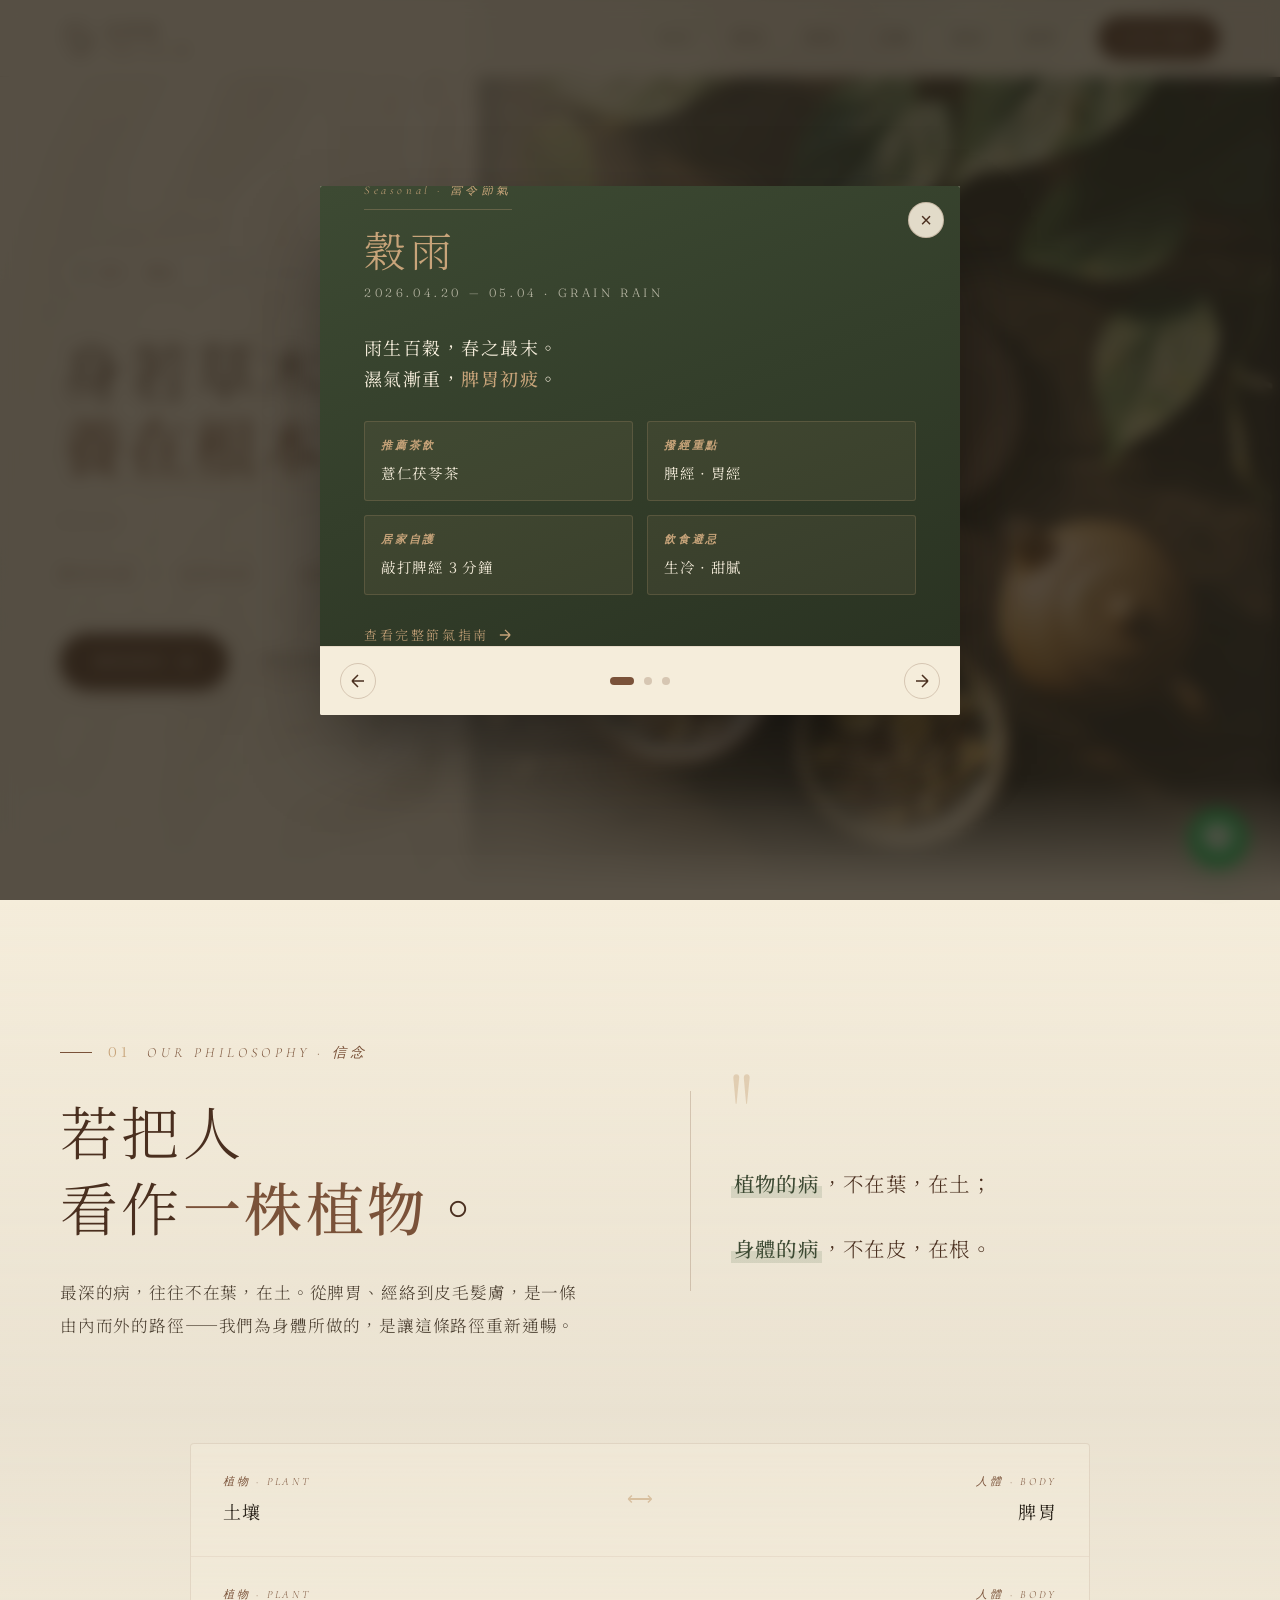
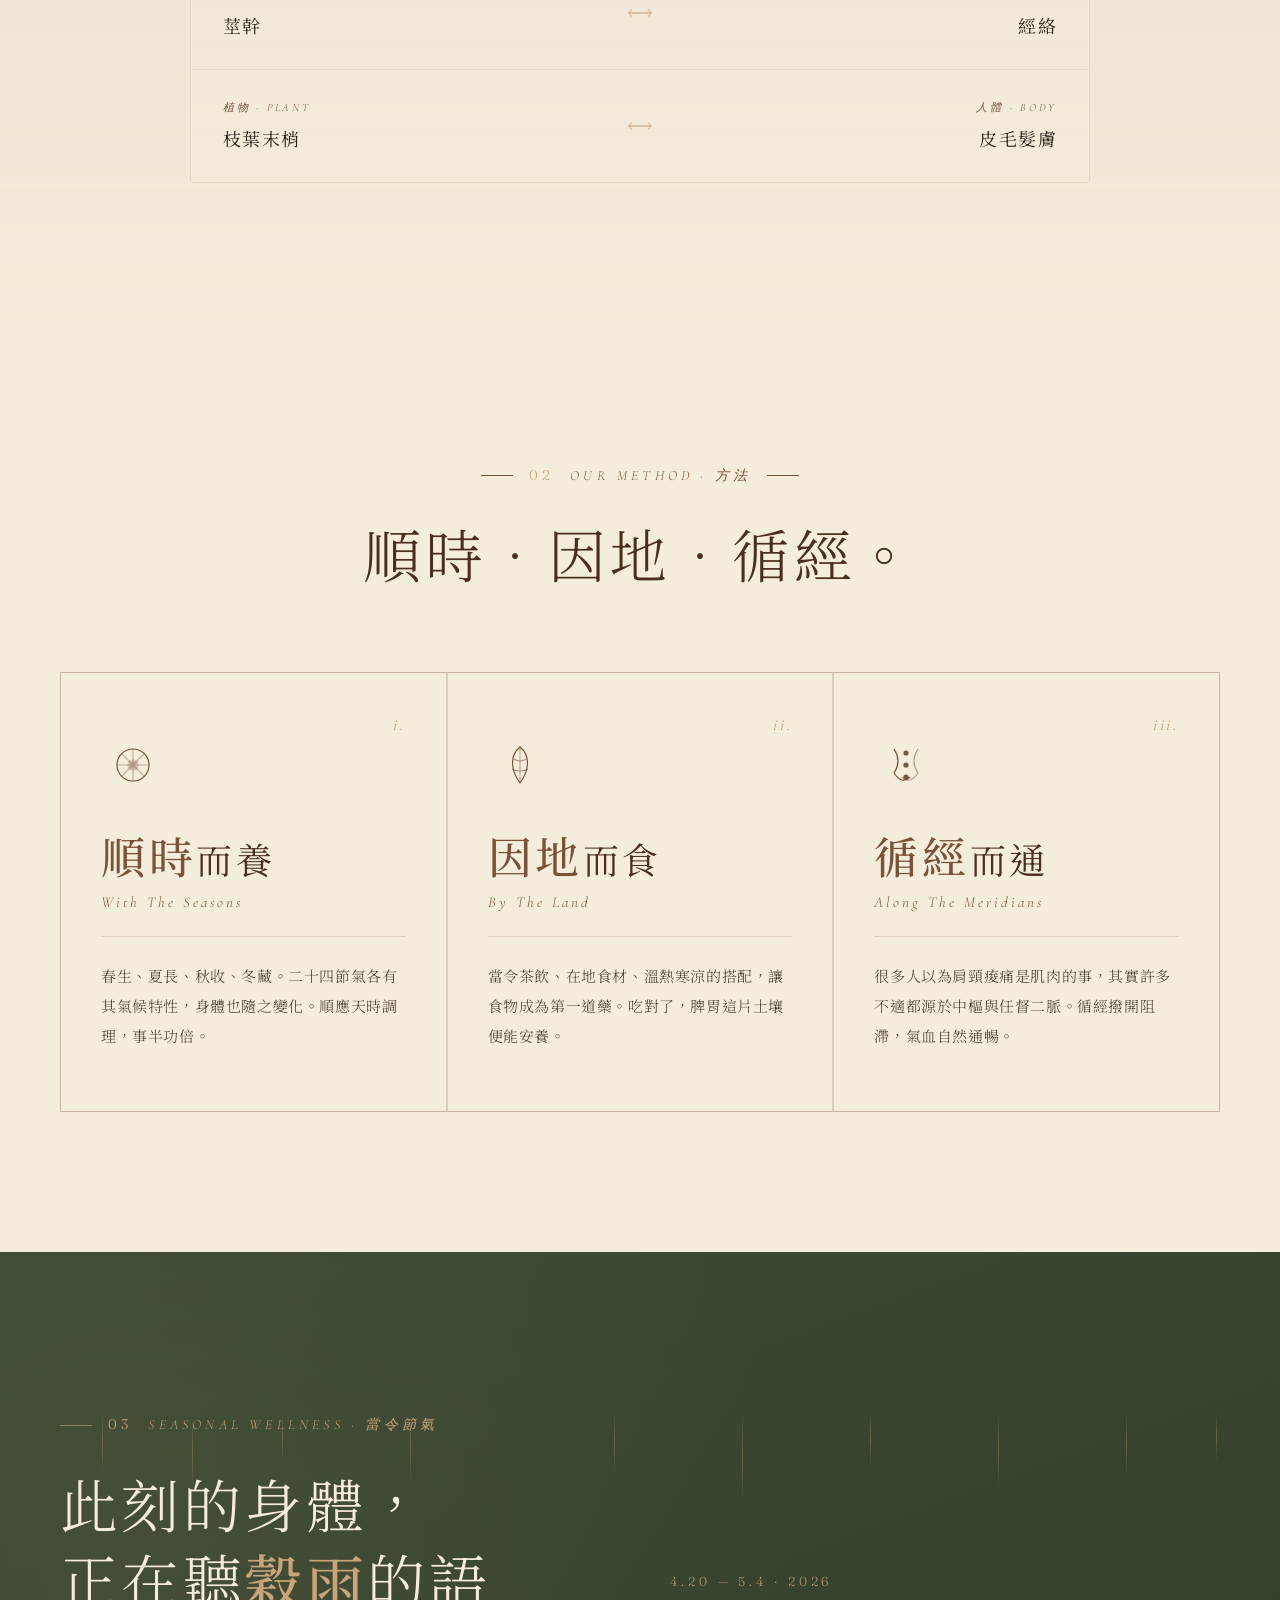
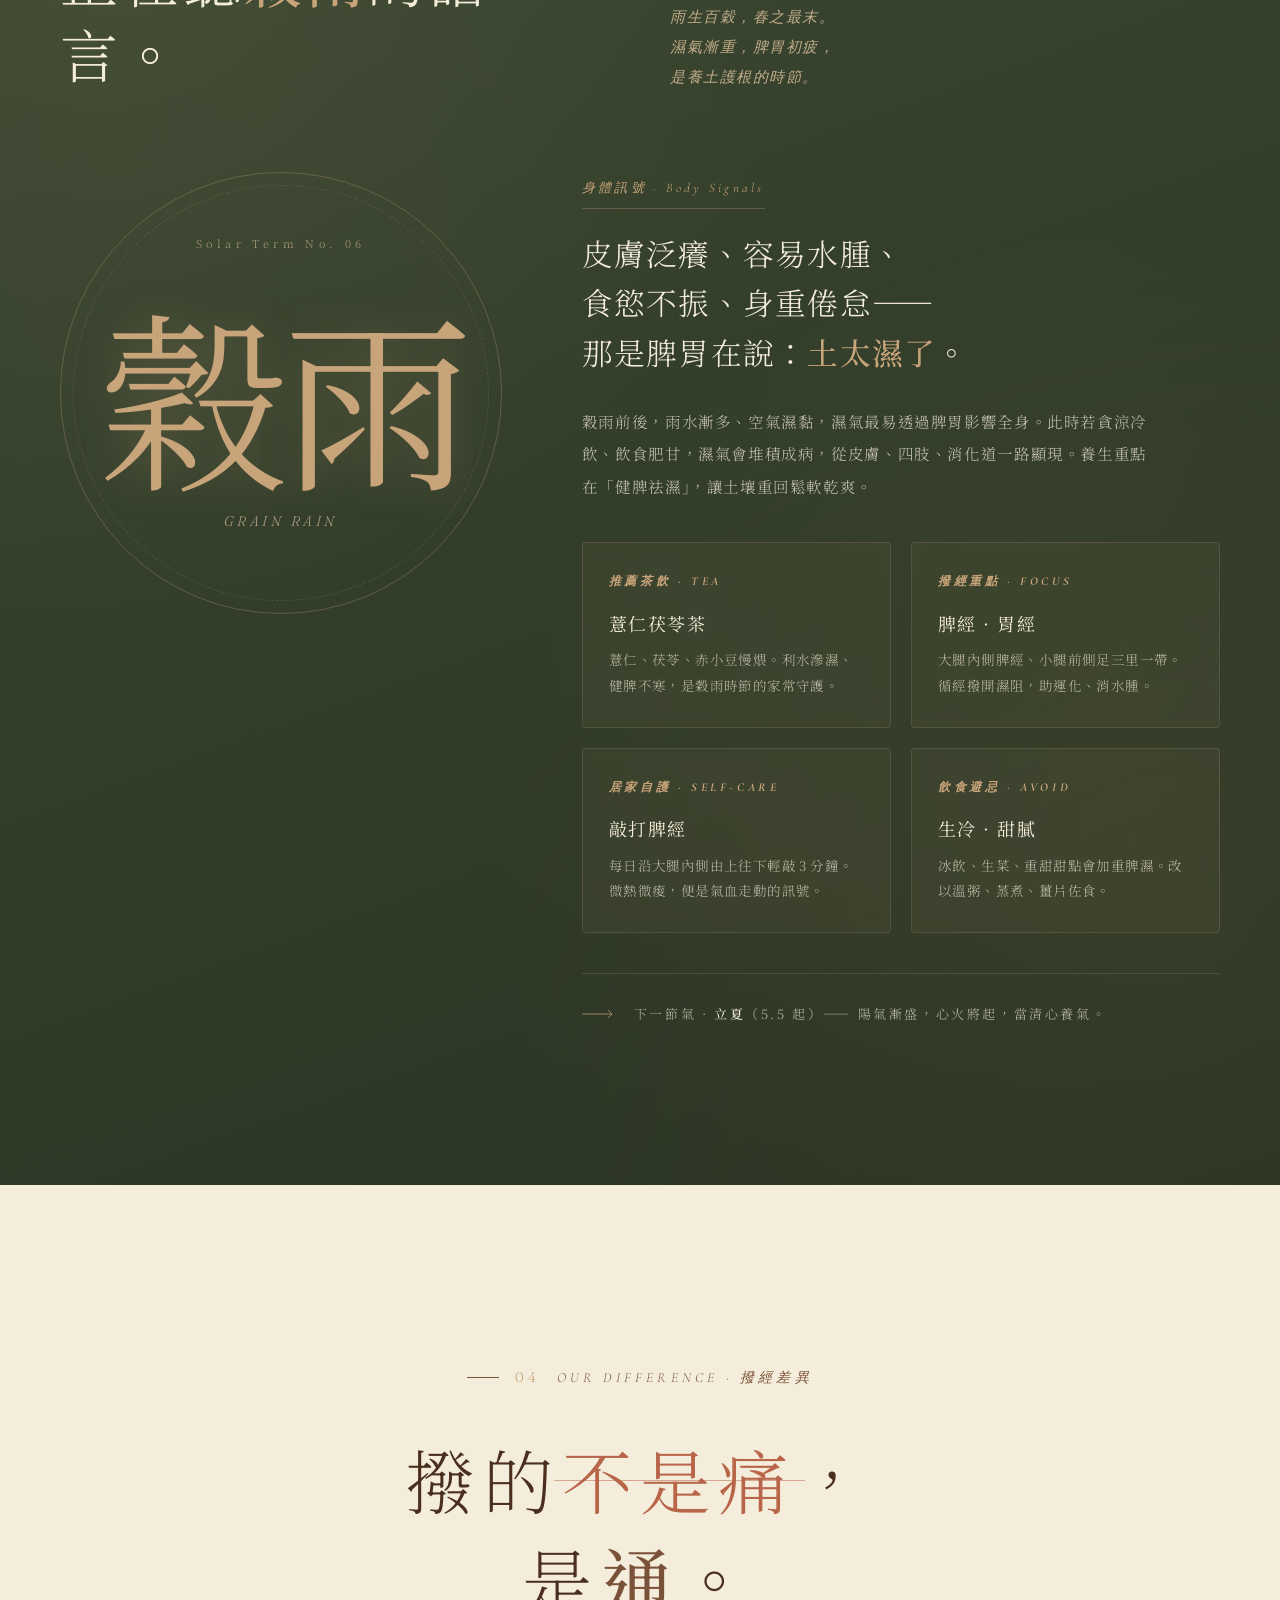
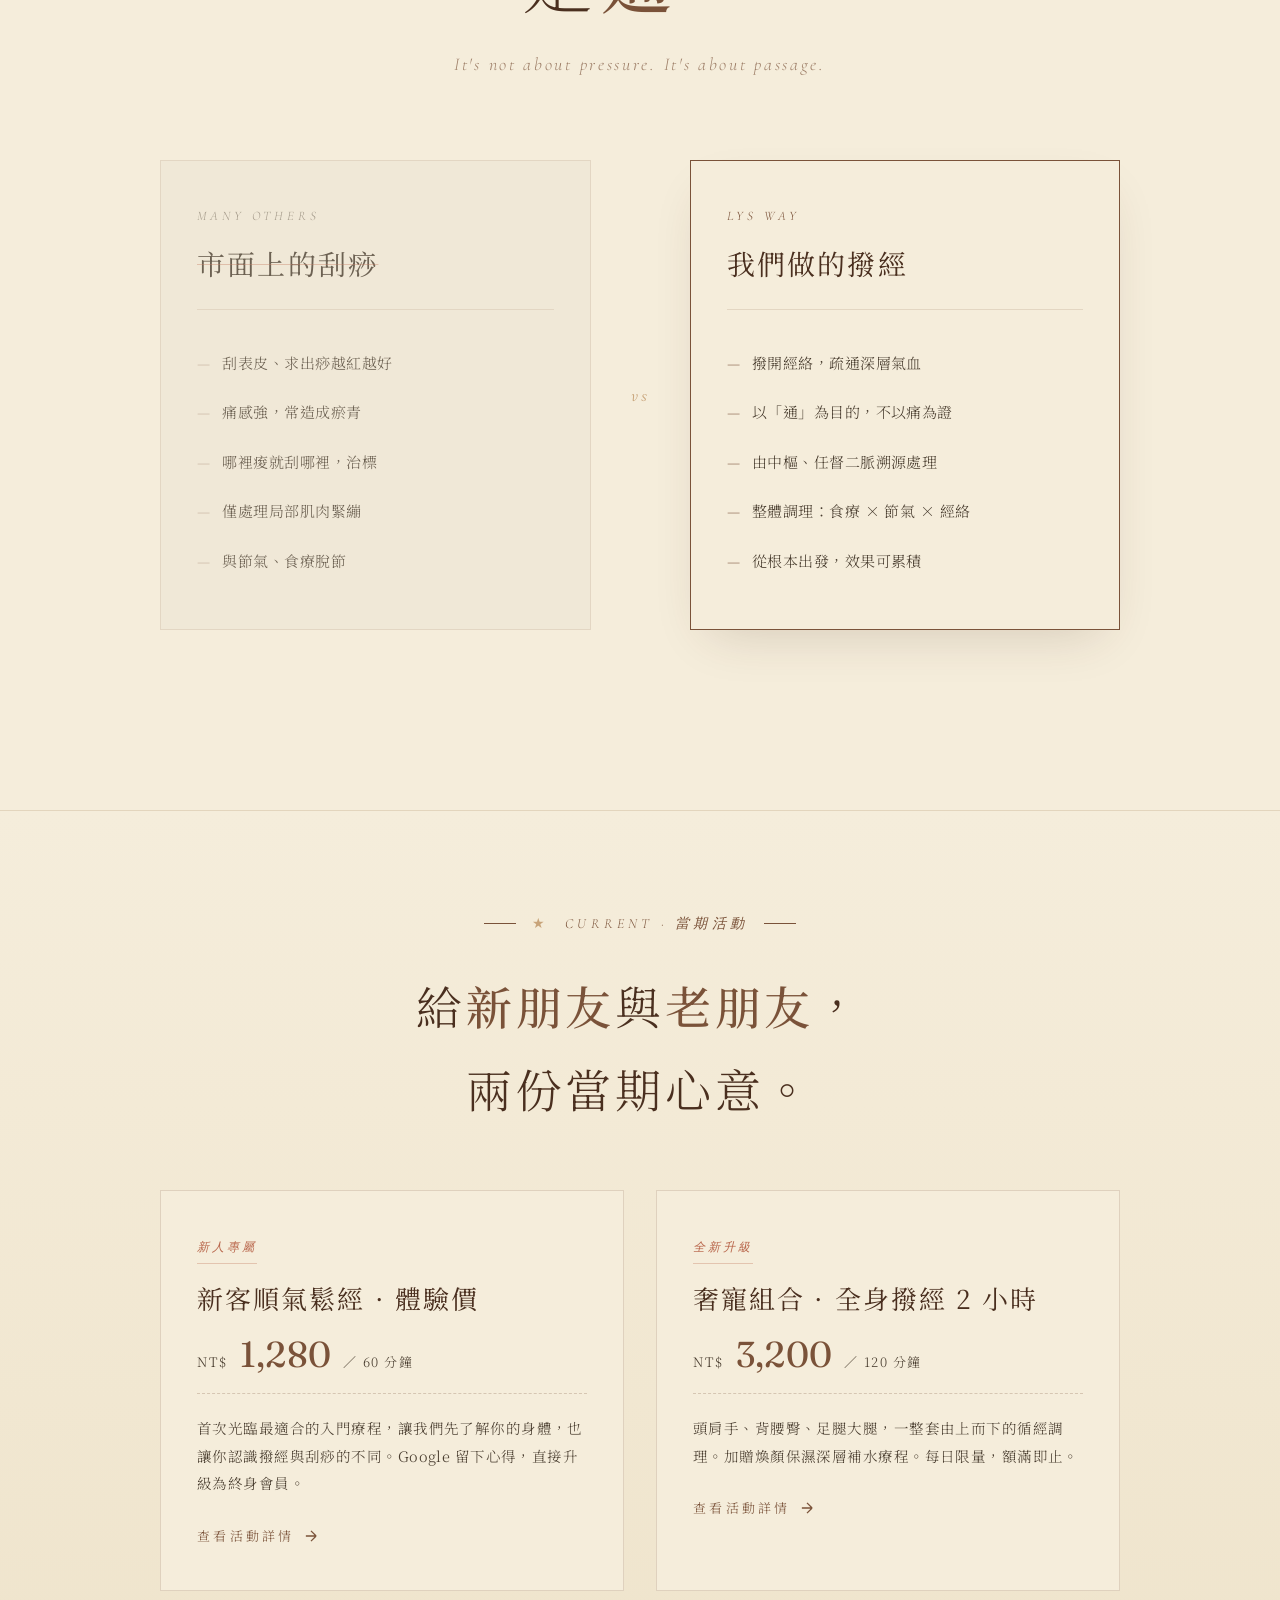
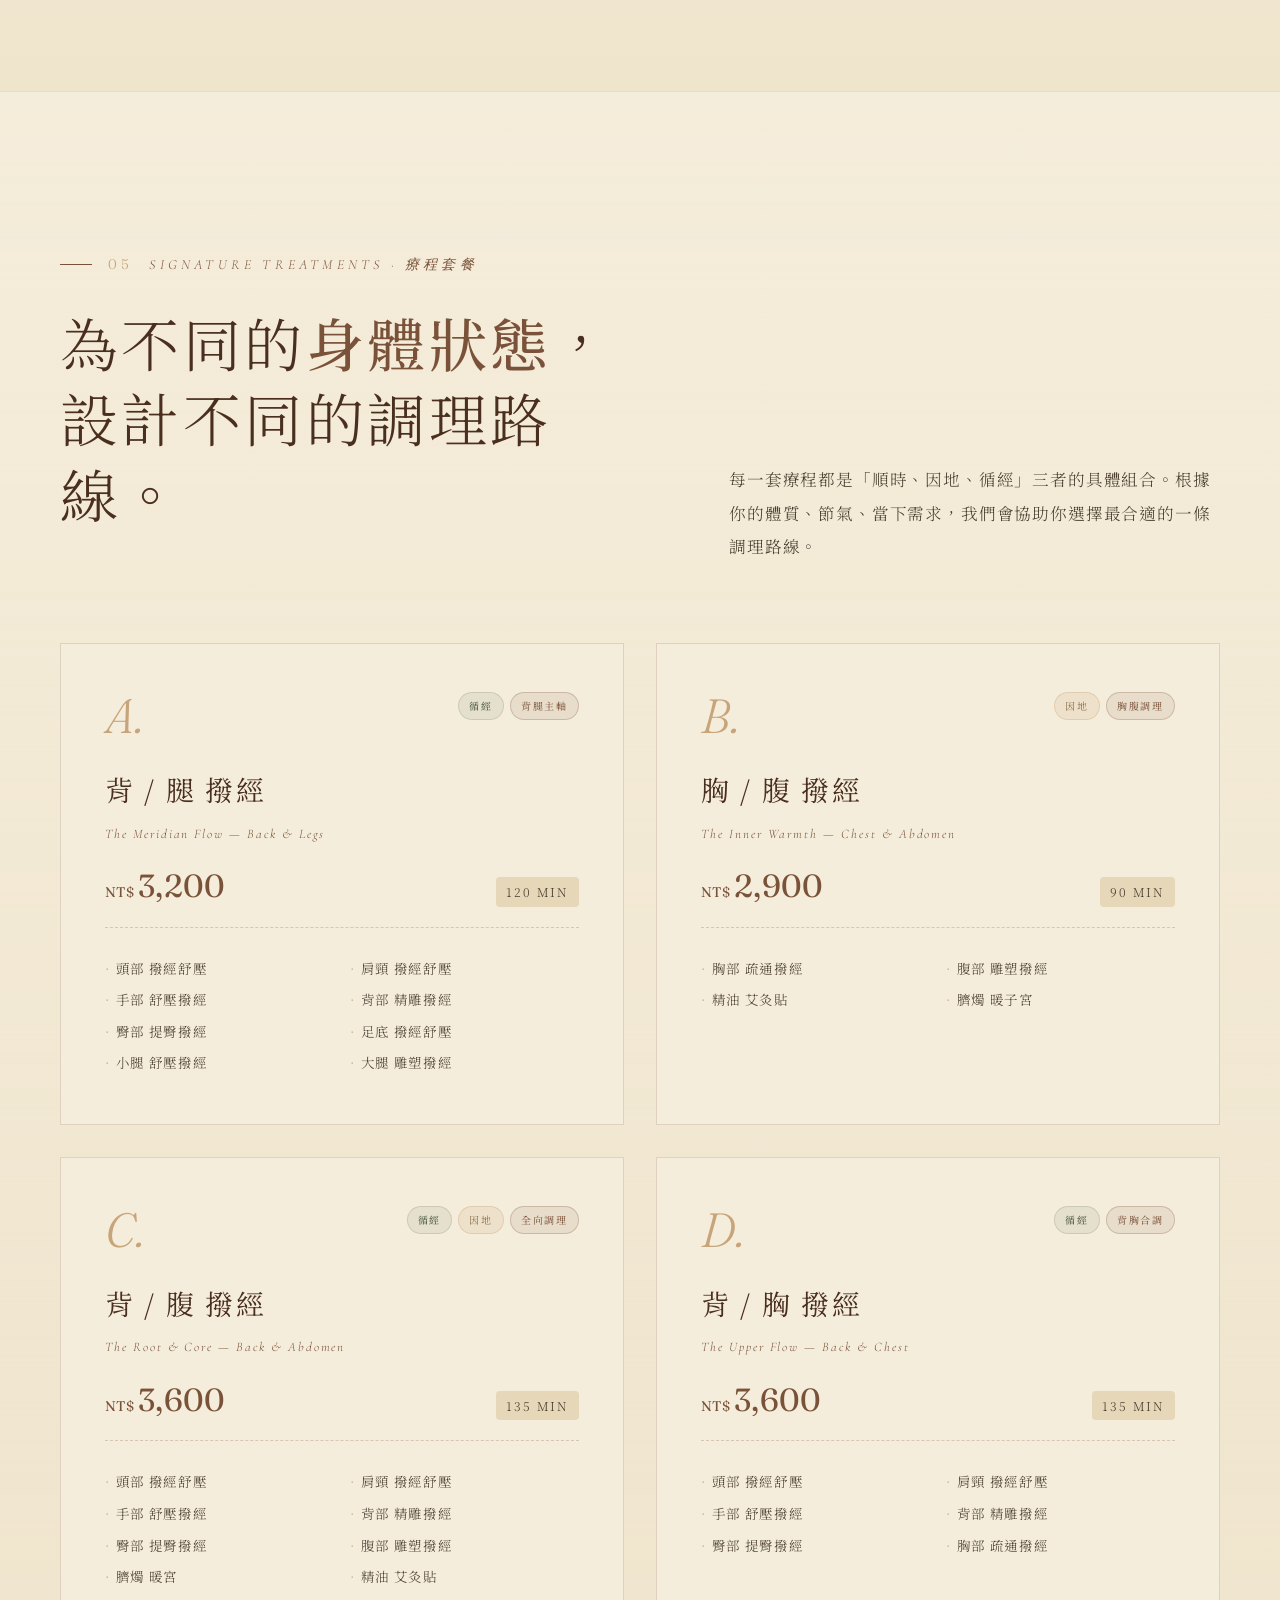
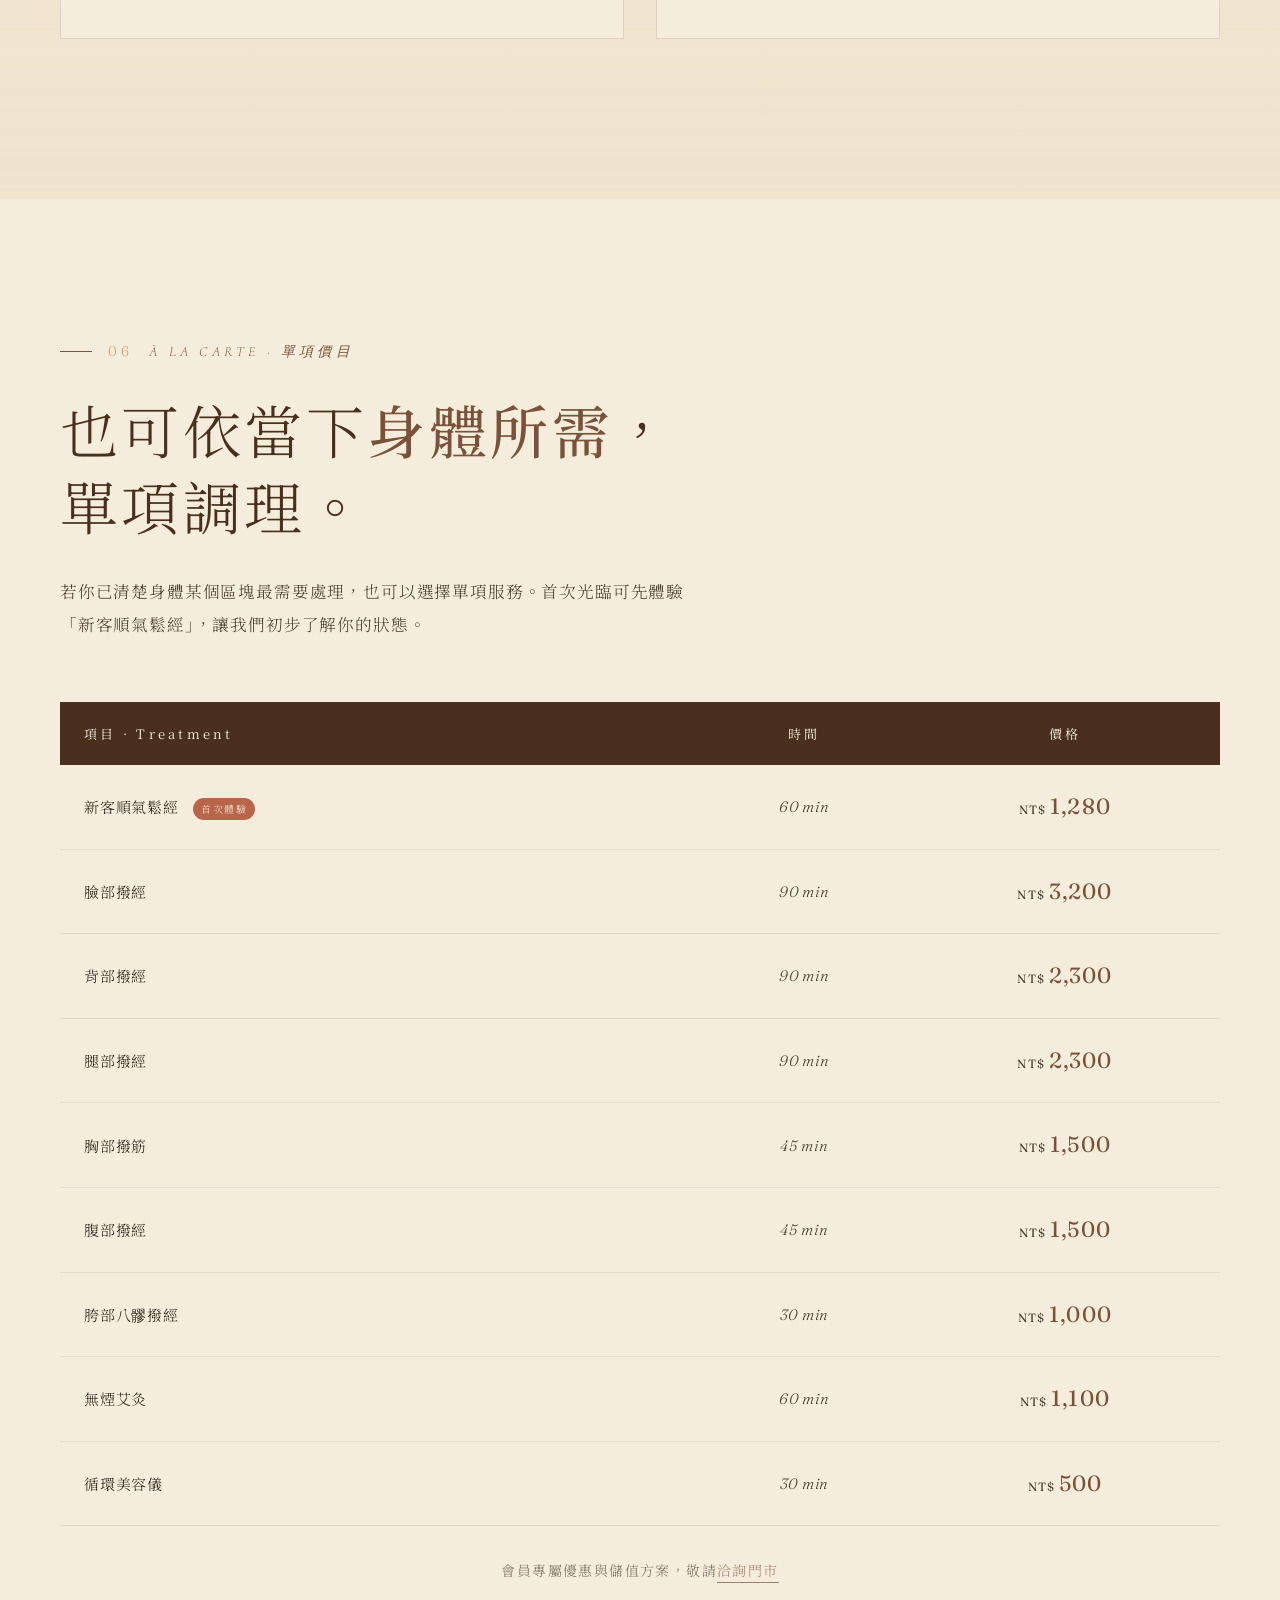
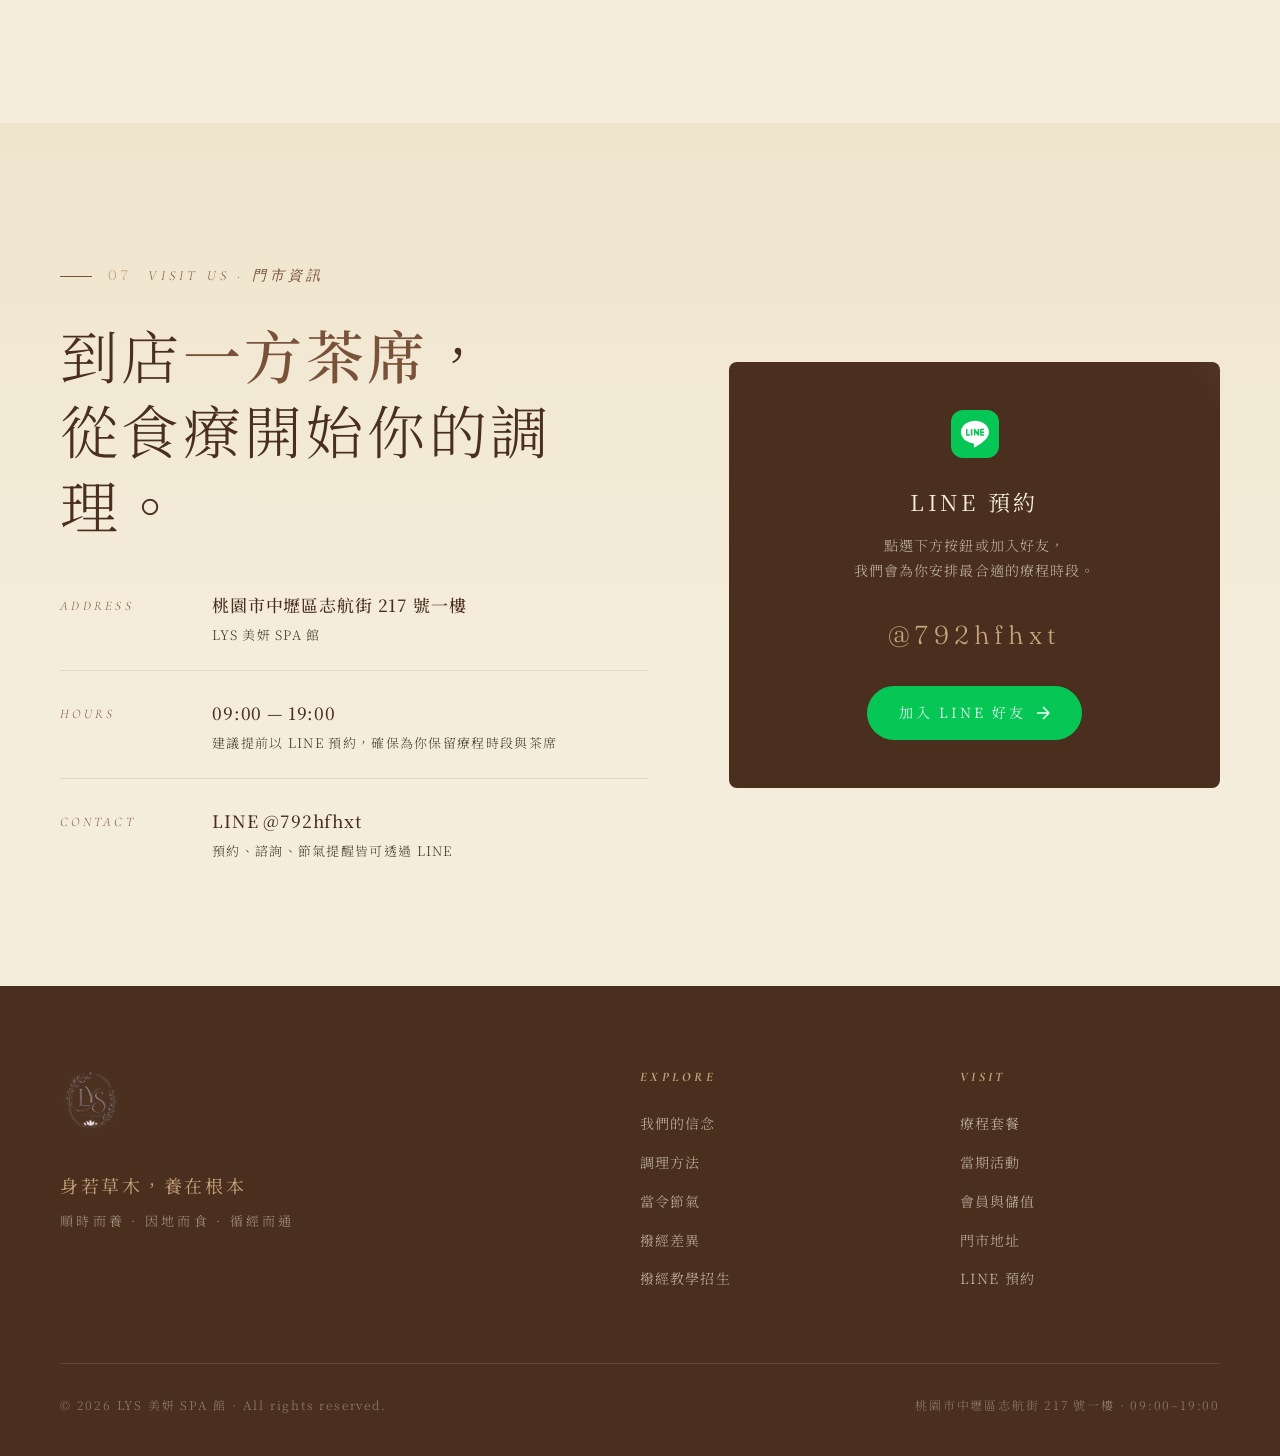
==== commit 8c794ef5: "Update index.html" ====
--- a/index.html
+++ b/index.html
@@ -788,7 +788,7 @@
     navLinks.style.gap = '20px';
     navLinks.style.borderTop = '1px solid rgba(122,82,57,0.12)';
   });
-</script>
+</script> 
 
 </body>
 </html>
--- a/styles.css
+++ b/styles.css
@@ -0,0 +1,1741 @@
+:root {
+    /* 主色系 — 草木、土壤、墨韻 */
+    --paper: #F5EDDB;          /* 米宣紙 */
+    --paper-warm: #EFE4CC;     /* 暖米 */
+    --paper-deep: #E6D7B8;     /* 深米 */
+    --ink: #2A231A;            /* 墨色 */
+    --ink-soft: #4A3E30;       /* 淡墨 */
+    --earth: #7A5239;          /* 土褐 */
+    --earth-deep: #4A2F1F;     /* 深可可 */
+    --gold: #C8A47A;           /* 香檳金 */
+    --gold-soft: #D8BE9A;      /* 淺金 */
+    --sage: #8B9A7E;           /* 鼠尾草綠 */
+    --moss: #5A6B4A;           /* 苔綠 */
+    --moss-deep: #3D4A33;      /* 深苔 */
+    --clay: #B8654A;           /* 赤陶 */
+    --mist: #EAE2D1;           /* 霧色 */
+
+    --serif-zh: 'Noto Serif TC', 'Songti TC', 'PingFang TC', serif;
+    --display-en: 'Fraunces', 'Cormorant Garamond', Georgia, serif;
+    --italic-en: 'Cormorant Garamond', Georgia, serif;
+  }
+
+  * { margin: 0; padding: 0; box-sizing: border-box; }
+
+  html { scroll-behavior: smooth; }
+
+  body {
+    font-family: var(--serif-zh);
+    color: var(--ink);
+    background: var(--paper);
+    line-height: 1.8;
+    overflow-x: hidden;
+    font-weight: 300;
+    letter-spacing: 0.02em;
+    position: relative;
+  }
+
+  /* 紙紋底色 */
+  body::before {
+    content: "";
+    position: fixed;
+    inset: 0;
+    background-image:
+      radial-gradient(circle at 20% 30%, rgba(122, 82, 57, 0.03) 0%, transparent 50%),
+      radial-gradient(circle at 80% 70%, rgba(139, 154, 126, 0.04) 0%, transparent 50%),
+      url("data:image/svg+xml;utf8,<svg xmlns='http://www.w3.org/2000/svg' width='200' height='200'><filter id='n'><feTurbulence type='fractalNoise' baseFrequency='0.85' numOctaves='2'/><feColorMatrix values='0 0 0 0 0.3 0 0 0 0 0.25 0 0 0 0 0.2 0 0 0 0.08 0'/></filter><rect width='200' height='200' filter='url(%23n)'/></svg>");
+    pointer-events: none;
+    z-index: 1;
+    opacity: 0.6;
+  }
+
+  .container { max-width: 1240px; margin: 0 auto; padding: 0 40px; position: relative; z-index: 2; }
+
+  /* ============ NAV ============ */
+  nav {
+    position: fixed;
+    top: 0; left: 0; right: 0;
+    background: rgba(245, 237, 219, 0.88);
+    backdrop-filter: blur(16px) saturate(1.2);
+    -webkit-backdrop-filter: blur(16px) saturate(1.2);
+    z-index: 100;
+    border-bottom: 1px solid rgba(122, 82, 57, 0.12);
+    transition: all 0.4s ease;
+  }
+  .nav-inner {
+    max-width: 1240px;
+    margin: 0 auto;
+    padding: 16px 40px;
+    display: flex;
+    align-items: center;
+    justify-content: space-between;
+  }
+  .nav-logo {
+    display: flex;
+    align-items: center;
+    gap: 12px;
+    text-decoration: none;
+    color: var(--earth-deep);
+  }
+  .nav-logo img {
+    height: 44px;
+    width: auto;
+    filter: drop-shadow(0 1px 2px rgba(74, 47, 31, 0.15));
+  }
+  .nav-logo .brand-text {
+    display: flex;
+    flex-direction: column;
+    line-height: 1;
+  }
+  .nav-logo .brand-en {
+    font-family: var(--display-en);
+    font-size: 20px;
+    font-weight: 400;
+    letter-spacing: 0.25em;
+    color: var(--earth-deep);
+  }
+  .nav-logo .brand-zh {
+    font-size: 10px;
+    letter-spacing: 0.35em;
+    color: var(--earth);
+    margin-top: 4px;
+  }
+  .nav-links {
+    display: flex;
+    gap: 40px;
+    align-items: center;
+  }
+  .nav-links a {
+    font-size: 14px;
+    color: var(--ink-soft);
+    text-decoration: none;
+    letter-spacing: 0.18em;
+    transition: color 0.3s;
+    position: relative;
+  }
+  .nav-links a:hover { color: var(--earth); }
+  .nav-links a::after {
+    content: "";
+    position: absolute;
+    bottom: -6px; left: 50%;
+    width: 0; height: 1px;
+    background: var(--earth);
+    transition: all 0.3s;
+    transform: translateX(-50%);
+  }
+  .nav-links a:hover::after { width: 100%; }
+
+  .nav-links a.nav-cta {
+    padding: 10px 22px;
+    background: var(--earth-deep);
+    color: var(--paper);
+    border-radius: 999px;
+    font-size: 13px;
+    letter-spacing: 0.2em;
+    text-decoration: none;
+    transition: all 0.3s;
+  }
+  .nav-links a.nav-cta::after { display: none; }
+  .nav-links a.nav-cta:hover {
+    background: var(--earth);
+    color: var(--paper);
+    transform: translateY(-1px);
+  }
+
+  .mobile-toggle { display: none; background: none; border: none; cursor: pointer; padding: 8px; }
+  .mobile-toggle span {
+    display: block; width: 24px; height: 1.5px; background: var(--earth-deep);
+    margin: 5px 0; transition: 0.3s;
+  }
+
+  /* ============ HERO ============ */
+  .hero {
+    position: relative;
+    min-height: 100vh;
+    padding: 140px 0 100px;
+    display: flex;
+    align-items: center;
+    overflow: hidden;
+  }
+  .hero > .container { width: 100%; }
+
+  .hero-bg {
+    position: absolute;
+    inset: 0;
+    background-image: url('assets/hero.jpg');
+    background-size: cover;
+    background-position: center right;
+    z-index: 1;
+  }
+  .hero-overlay {
+    position: absolute;
+    inset: 0;
+    background:
+      linear-gradient(90deg,
+        rgba(245, 237, 219, 0.95) 0%,
+        rgba(245, 237, 219, 0.88) 25%,
+        rgba(245, 237, 219, 0.55) 42%,
+        rgba(245, 237, 219, 0.15) 55%,
+        transparent 68%);
+    z-index: 2;
+  }
+  /* 底部柔邊過渡 */
+  .hero-overlay::after {
+    content: "";
+    position: absolute;
+    bottom: 0; left: 0; right: 0;
+    height: 120px;
+    background: linear-gradient(180deg, transparent, var(--paper) 90%);
+  }
+
+  .hero-content {
+    position: relative;
+    z-index: 3;
+    max-width: 480px;
+  }
+
+  .season-tag {
+    display: inline-flex;
+    align-items: center;
+    gap: 14px;
+    padding: 10px 20px;
+    border: 1px solid rgba(122, 82, 57, 0.3);
+    border-radius: 999px;
+    background: rgba(245, 237, 219, 0.75);
+    backdrop-filter: blur(6px);
+    font-size: 12px;
+    letter-spacing: 0.3em;
+    color: var(--earth-deep);
+    margin-bottom: 40px;
+    animation: fadeUp 1s ease 0.2s both;
+  }
+  .season-tag-dot {
+    width: 6px; height: 6px; border-radius: 50%;
+    background: var(--sage);
+    box-shadow: 0 0 0 3px rgba(139, 154, 126, 0.25);
+    animation: pulse 2.5s ease-in-out infinite;
+  }
+  @keyframes pulse {
+    0%, 100% { box-shadow: 0 0 0 3px rgba(139, 154, 126, 0.25); }
+    50% { box-shadow: 0 0 0 6px rgba(139, 154, 126, 0.08); }
+  }
+  .season-tag .sep { color: var(--paper-deep); }
+  .season-tag .ch { color: var(--earth); font-weight: 500; letter-spacing: 0.2em; }
+  .season-tag .en { font-family: var(--italic-en); font-style: italic; font-size: 11px; color: var(--ink-soft); letter-spacing: 0.15em; }
+
+  .hero h1 {
+    font-family: var(--serif-zh);
+    font-weight: 300;
+    font-size: clamp(40px, 5vw, 64px);
+    line-height: 1.15;
+    color: var(--earth-deep);
+    letter-spacing: 0.04em;
+    margin-bottom: 32px;
+    animation: fadeUp 1.2s ease 0.4s both;
+  }
+  .hero h1 .em {
+    font-weight: 500;
+    color: var(--earth);
+    position: relative;
+    display: inline-block;
+  }
+  .hero h1 .em::after {
+    content: "";
+    position: absolute;
+    bottom: -4px; left: 0; right: 0;
+    height: 2px;
+    background: linear-gradient(90deg, transparent, var(--gold), transparent);
+    opacity: 0.6;
+  }
+  .hero h1 .comma { color: var(--gold); font-weight: 300; }
+
+  .hero-sub {
+    font-size: clamp(13px, 1vw, 15px);
+    color: var(--earth);
+    letter-spacing: 0.45em;
+    margin-bottom: 48px;
+    font-weight: 400;
+    animation: fadeUp 1.2s ease 0.6s both;
+    opacity: 0.8;
+  }
+
+  .hero-cta-group {
+    display: flex;
+    gap: 20px;
+    align-items: center;
+    animation: fadeUp 1.2s ease 0.8s both;
+  }
+  .btn-primary {
+    padding: 16px 36px;
+    background: var(--earth-deep);
+    color: var(--paper);
+    text-decoration: none;
+    border-radius: 999px;
+    font-size: 14px;
+    letter-spacing: 0.25em;
+    display: inline-flex;
+    align-items: center;
+    gap: 12px;
+    transition: all 0.4s cubic-bezier(0.2, 0.8, 0.2, 1);
+    box-shadow: 0 6px 20px -8px rgba(74, 47, 31, 0.5);
+  }
+  .btn-primary:hover {
+    background: var(--earth);
+    transform: translateY(-2px);
+    box-shadow: 0 10px 28px -8px rgba(74, 47, 31, 0.6);
+  }
+  .btn-primary svg { transition: transform 0.3s; }
+  .btn-primary:hover svg { transform: translateX(4px); }
+
+  .btn-ghost {
+    color: var(--earth-deep);
+    text-decoration: none;
+    font-size: 14px;
+    letter-spacing: 0.25em;
+    border-bottom: 1px solid var(--earth);
+    padding: 4px 0;
+    transition: all 0.3s;
+  }
+  .btn-ghost:hover { color: var(--earth); letter-spacing: 0.3em; }
+
+  /* Hero 分隔線 */
+  .hero-divider {
+    width: 60px;
+    height: 1px;
+    background: var(--earth);
+    opacity: 0.4;
+    margin: 40px 0;
+    animation: fadeUp 1.2s ease 0.7s both;
+  }
+
+  @keyframes fadeIn { from { opacity: 0; } to { opacity: 1; } }
+  @keyframes fadeUp { from { opacity: 0; transform: translateY(24px); } to { opacity: 1; transform: translateY(0); } }
+
+  /* ============ SECTION COMMON ============ */
+  section {
+    position: relative;
+    padding: 140px 0;
+    z-index: 2;
+  }
+
+  .section-label {
+    display: flex;
+    align-items: center;
+    gap: 16px;
+    font-family: var(--italic-en);
+    font-style: italic;
+    font-size: 14px;
+    color: var(--earth);
+    letter-spacing: 0.3em;
+    text-transform: uppercase;
+    margin-bottom: 28px;
+  }
+  .section-label::before {
+    content: "";
+    width: 32px; height: 1px;
+    background: var(--earth);
+  }
+  .section-label .num {
+    font-family: var(--display-en);
+    font-style: normal;
+    font-weight: 300;
+    color: var(--gold);
+  }
+
+  .section-title {
+    font-family: var(--serif-zh);
+    font-size: clamp(36px, 4.6vw, 58px);
+    font-weight: 300;
+    color: var(--earth-deep);
+    line-height: 1.3;
+    letter-spacing: 0.06em;
+    margin-bottom: 32px;
+  }
+  .section-title strong { font-weight: 500; color: var(--earth); }
+
+  .section-lead {
+    font-size: clamp(16px, 1.3vw, 18px);
+    color: var(--ink-soft);
+    line-height: 2;
+    max-width: 640px;
+    letter-spacing: 0.05em;
+  }
+
+  /* ============ 信念 · Philosophy ============ */
+  .philosophy {
+    background: linear-gradient(180deg, transparent 0%, var(--mist) 50%, transparent 100%);
+  }
+  .philosophy-wrap {
+    display: grid;
+    grid-template-columns: 1fr 1fr;
+    gap: 100px;
+    align-items: center;
+  }
+  .philosophy-quote {
+    position: relative;
+    padding-left: 40px;
+    border-left: 1px solid rgba(122, 82, 57, 0.25);
+  }
+  .philosophy-quote .mark {
+    font-family: var(--display-en);
+    font-size: 100px;
+    color: var(--gold);
+    opacity: 0.4;
+    line-height: 0.5;
+    display: block;
+    margin-bottom: 20px;
+  }
+  .philosophy-quote p {
+    font-size: clamp(18px, 1.6vw, 22px);
+    color: var(--earth-deep);
+    line-height: 2.2;
+    letter-spacing: 0.06em;
+    margin-bottom: 20px;
+  }
+  .philosophy-quote em {
+    color: var(--moss-deep);
+    font-weight: 500;
+    font-style: normal;
+    background: linear-gradient(transparent 60%, rgba(139, 154, 126, 0.25) 60%);
+    padding: 0 3px;
+  }
+
+  /* 植物 vs 人體 對照 */
+  .parallel {
+    display: grid;
+    grid-template-columns: 1fr;
+    gap: 0;
+    background: rgba(245, 237, 219, 0.4);
+    border: 1px solid rgba(122, 82, 57, 0.12);
+    border-radius: 4px;
+    overflow: hidden;
+  }
+  .parallel-row {
+    display: grid;
+    grid-template-columns: 1fr auto 1fr;
+    align-items: center;
+    padding: 28px 32px;
+    gap: 24px;
+    border-bottom: 1px solid rgba(122, 82, 57, 0.08);
+    transition: background 0.4s;
+  }
+  .parallel-row:last-child { border-bottom: none; }
+  .parallel-row:hover { background: rgba(245, 237, 219, 0.7); }
+  .parallel-side {
+    display: flex;
+    flex-direction: column;
+    gap: 4px;
+  }
+  .parallel-side .tiny {
+    font-family: var(--italic-en);
+    font-style: italic;
+    font-size: 11px;
+    color: var(--earth);
+    letter-spacing: 0.25em;
+    text-transform: uppercase;
+  }
+  .parallel-side .main {
+    font-size: 18px;
+    color: var(--ink);
+    letter-spacing: 0.08em;
+    font-weight: 400;
+  }
+  .parallel-side.right { text-align: right; }
+  .parallel-sep {
+    color: var(--gold);
+    font-size: 18px;
+    font-family: var(--display-en);
+    opacity: 0.6;
+  }
+
+  /* ============ 方法 · Method ============ */
+  .method {
+    padding: 140px 0;
+    position: relative;
+  }
+  .method-head {
+    text-align: center;
+    margin-bottom: 80px;
+  }
+  .method-head .section-label { justify-content: center; }
+  .method-head .section-label::before,
+  .method-head .section-label::after {
+    content: "";
+    width: 32px; height: 1px;
+    background: var(--earth);
+  }
+
+  .method-grid {
+    display: grid;
+    grid-template-columns: repeat(3, 1fr);
+    gap: 2px;
+    background: rgba(122, 82, 57, 0.2);
+    border: 1px solid rgba(122, 82, 57, 0.2);
+  }
+  .method-card {
+    background: var(--paper);
+    padding: 60px 40px;
+    position: relative;
+    transition: background 0.5s;
+  }
+  .method-card:hover { background: var(--paper-warm); }
+  .method-card .icon-wrap {
+    width: 64px; height: 64px;
+    display: flex; align-items: center; justify-content: center;
+    margin-bottom: 32px;
+    color: var(--earth);
+  }
+  .method-card .ch {
+    font-family: var(--serif-zh);
+    font-size: 36px;
+    font-weight: 400;
+    color: var(--earth-deep);
+    letter-spacing: 0.1em;
+    margin-bottom: 8px;
+    line-height: 1.2;
+  }
+  .method-card .ch strong { font-weight: 500; color: var(--earth); font-size: 44px; }
+  .method-card .en {
+    font-family: var(--italic-en);
+    font-style: italic;
+    font-size: 15px;
+    color: var(--earth);
+    letter-spacing: 0.2em;
+    margin-bottom: 24px;
+    padding-bottom: 20px;
+    border-bottom: 1px solid rgba(122, 82, 57, 0.18);
+  }
+  .method-card .desc {
+    font-size: 15px;
+    color: var(--ink-soft);
+    line-height: 2;
+    letter-spacing: 0.04em;
+  }
+  .method-card .num {
+    position: absolute;
+    top: 40px; right: 40px;
+    font-family: var(--display-en);
+    font-size: 14px;
+    font-style: italic;
+    color: var(--gold);
+    letter-spacing: 0.2em;
+  }
+
+  /* ============ 當令節氣 · Seasonal ============ */
+  .seasonal {
+    background: linear-gradient(160deg, #3D4A33 0%, #2A3322 100%);
+    color: var(--paper);
+    overflow: hidden;
+    position: relative;
+    padding: 160px 0;
+  }
+  .seasonal::before {
+    content: "";
+    position: absolute;
+    inset: 0;
+    background-image:
+      radial-gradient(circle at 10% 20%, rgba(200, 164, 122, 0.08) 0%, transparent 40%),
+      radial-gradient(circle at 90% 80%, rgba(200, 164, 122, 0.06) 0%, transparent 40%);
+    pointer-events: none;
+  }
+
+  /* 雨絲 (穀雨) */
+  .rain-drop {
+    position: absolute;
+    width: 1px;
+    background: linear-gradient(180deg, transparent, rgba(200, 164, 122, 0.35), transparent);
+    animation: rainFall 2.5s linear infinite;
+    pointer-events: none;
+  }
+  @keyframes rainFall {
+    0% { transform: translateY(-100vh); opacity: 0; }
+    10% { opacity: 1; }
+    90% { opacity: 1; }
+    100% { transform: translateY(100vh); opacity: 0; }
+  }
+
+  .seasonal-inner { position: relative; z-index: 2; }
+  .seasonal-head {
+    display: grid;
+    grid-template-columns: 1fr 1fr;
+    gap: 60px;
+    align-items: end;
+    margin-bottom: 80px;
+  }
+  .seasonal-head .section-label {
+    color: var(--gold);
+  }
+  .seasonal-head .section-label::before { background: var(--gold); opacity: 0.6; }
+  .seasonal-head .section-title {
+    color: var(--paper);
+    margin-bottom: 0;
+  }
+  .seasonal-head .section-title strong { color: var(--gold); }
+
+  .current-season-note {
+    font-family: var(--italic-en);
+    font-style: italic;
+    color: var(--gold-soft);
+    font-size: 15px;
+    letter-spacing: 0.1em;
+    line-height: 2;
+    opacity: 0.85;
+  }
+  .current-season-note .date {
+    display: block;
+    font-family: var(--display-en);
+    font-style: normal;
+    font-size: 13px;
+    letter-spacing: 0.3em;
+    margin-bottom: 8px;
+    color: var(--gold);
+  }
+
+  .season-main {
+    display: grid;
+    grid-template-columns: 0.9fr 1.3fr;
+    gap: 80px;
+    align-items: start;
+  }
+  .season-visual {
+    position: relative;
+    aspect-ratio: 1;
+    display: flex; align-items: center; justify-content: center;
+  }
+  .season-seal {
+    position: absolute;
+    inset: 0;
+    border: 1px solid rgba(200, 164, 122, 0.3);
+    border-radius: 50%;
+  }
+  .season-seal::before {
+    content: "";
+    position: absolute;
+    inset: 12px;
+    border: 1px dashed rgba(200, 164, 122, 0.18);
+    border-radius: 50%;
+    animation: rotate 60s linear infinite;
+  }
+  @keyframes rotate { to { transform: rotate(360deg); } }
+
+  .season-char {
+    font-family: var(--serif-zh);
+    font-weight: 300;
+    font-size: clamp(120px, 15vw, 200px);
+    line-height: 1;
+    color: var(--gold);
+    letter-spacing: -0.05em;
+    text-shadow: 0 0 40px rgba(200, 164, 122, 0.25);
+  }
+  .season-char .rain { font-weight: 400; }
+  .season-subchar {
+    position: absolute;
+    bottom: 18%;
+    font-family: var(--display-en);
+    font-style: italic;
+    font-size: 14px;
+    color: var(--gold-soft);
+    letter-spacing: 0.25em;
+    opacity: 0.7;
+  }
+  .season-meta {
+    position: absolute;
+    top: 14%;
+    font-size: 11px;
+    color: var(--gold-soft);
+    letter-spacing: 0.4em;
+    opacity: 0.65;
+  }
+
+  .season-content { }
+  .season-content .tag {
+    display: inline-block;
+    font-family: var(--italic-en);
+    font-style: italic;
+    font-size: 13px;
+    color: var(--gold);
+    letter-spacing: 0.25em;
+    margin-bottom: 20px;
+    padding-bottom: 8px;
+    border-bottom: 1px solid rgba(200, 164, 122, 0.3);
+  }
+  .season-content h3 {
+    font-family: var(--serif-zh);
+    font-weight: 300;
+    font-size: clamp(26px, 2.4vw, 32px);
+    line-height: 1.6;
+    color: var(--paper);
+    margin-bottom: 28px;
+    letter-spacing: 0.04em;
+  }
+  .season-content h3 strong { color: var(--gold); font-weight: 500; }
+  .season-content > p {
+    color: rgba(245, 237, 219, 0.75);
+    line-height: 2.1;
+    font-size: 15.5px;
+    letter-spacing: 0.04em;
+    margin-bottom: 40px;
+    max-width: 580px;
+  }
+
+  .season-cards {
+    display: grid;
+    grid-template-columns: 1fr 1fr;
+    gap: 20px;
+    margin-bottom: 40px;
+  }
+  .season-card {
+    padding: 28px 26px;
+    background: rgba(200, 164, 122, 0.06);
+    border: 1px solid rgba(200, 164, 122, 0.18);
+    border-radius: 4px;
+    backdrop-filter: blur(4px);
+  }
+  .season-card h4 {
+    font-family: var(--italic-en);
+    font-style: italic;
+    font-size: 12px;
+    color: var(--gold);
+    letter-spacing: 0.3em;
+    margin-bottom: 14px;
+    text-transform: uppercase;
+  }
+  .season-card .big {
+    font-family: var(--serif-zh);
+    font-size: 18px;
+    color: var(--paper);
+    letter-spacing: 0.08em;
+    margin-bottom: 8px;
+    font-weight: 400;
+  }
+  .season-card p {
+    font-size: 13.5px;
+    color: rgba(245, 237, 219, 0.7);
+    line-height: 1.9;
+    letter-spacing: 0.03em;
+  }
+
+  .season-next {
+    display: flex;
+    align-items: center;
+    gap: 20px;
+    padding-top: 28px;
+    border-top: 1px solid rgba(200, 164, 122, 0.2);
+    font-size: 13px;
+    color: var(--gold-soft);
+    letter-spacing: 0.2em;
+  }
+  .season-next .arrow {
+    flex-shrink: 0;
+    color: var(--gold);
+    opacity: 0.7;
+  }
+  .season-next .text { color: rgba(245, 237, 219, 0.7); }
+  .season-next .text strong { color: var(--paper); font-weight: 500; }
+
+  /* ============ 撥經差異 · 撥的不是痛，是通 ============ */
+  .kicker {
+    padding: 180px 0;
+    text-align: center;
+    position: relative;
+  }
+  .kicker-line {
+    font-family: var(--serif-zh);
+    font-weight: 200;
+    font-size: clamp(40px, 5.5vw, 72px);
+    letter-spacing: 0.12em;
+    line-height: 1.4;
+    color: var(--earth-deep);
+    margin-bottom: 20px;
+  }
+  .kicker-line .flip {
+    color: var(--clay);
+    font-weight: 300;
+    position: relative;
+    display: inline-block;
+  }
+  .kicker-line .flip::before {
+    content: "";
+    position: absolute;
+    top: 50%; left: -8px; right: -8px;
+    height: 1px;
+    background: var(--clay);
+    opacity: 0.5;
+  }
+  .kicker-line .focus {
+    color: var(--earth);
+    font-weight: 500;
+    position: relative;
+  }
+  .kicker-en {
+    font-family: var(--italic-en);
+    font-style: italic;
+    color: var(--earth);
+    font-size: 18px;
+    letter-spacing: 0.15em;
+    opacity: 0.7;
+    margin-bottom: 80px;
+  }
+
+  /* 對照 */
+  .compare {
+    display: grid;
+    grid-template-columns: 1fr auto 1fr;
+    gap: 40px;
+    max-width: 960px;
+    margin: 0 auto;
+    align-items: stretch;
+  }
+  .compare-col {
+    background: var(--paper-warm);
+    border: 1px solid rgba(122, 82, 57, 0.15);
+    padding: 44px 36px;
+    text-align: left;
+    position: relative;
+  }
+  .compare-col.other {
+    background: rgba(234, 226, 209, 0.5);
+    opacity: 0.8;
+  }
+  .compare-col.ours {
+    background: var(--paper);
+    border-color: var(--earth);
+    box-shadow: 0 20px 50px -20px rgba(74, 47, 31, 0.2);
+  }
+  .compare-label {
+    font-family: var(--italic-en);
+    font-style: italic;
+    font-size: 13px;
+    letter-spacing: 0.3em;
+    margin-bottom: 10px;
+  }
+  .compare-col.other .compare-label { color: var(--ink-soft); opacity: 0.6; }
+  .compare-col.ours .compare-label { color: var(--earth); }
+
+  .compare-title {
+    font-family: var(--serif-zh);
+    font-size: 28px;
+    font-weight: 400;
+    margin-bottom: 28px;
+    letter-spacing: 0.08em;
+    padding-bottom: 20px;
+    border-bottom: 1px solid rgba(122, 82, 57, 0.15);
+  }
+  .compare-col.other .compare-title { color: var(--ink-soft); text-decoration: line-through; text-decoration-color: rgba(184, 101, 74, 0.4); text-decoration-thickness: 1px; }
+  .compare-col.ours .compare-title { color: var(--earth-deep); }
+
+  .compare-list { list-style: none; }
+  .compare-list li {
+    padding: 12px 0;
+    font-size: 15px;
+    color: var(--ink-soft);
+    line-height: 1.7;
+    letter-spacing: 0.03em;
+    display: flex;
+    align-items: flex-start;
+    gap: 12px;
+  }
+  .compare-list li::before {
+    content: "—";
+    color: var(--earth);
+    flex-shrink: 0;
+    opacity: 0.4;
+  }
+  .compare-col.ours .compare-list li::before { color: var(--earth); opacity: 0.8; }
+
+  .compare-arrow {
+    display: flex;
+    align-items: center;
+    color: var(--gold);
+    font-family: var(--display-en);
+    font-style: italic;
+    font-size: 15px;
+    letter-spacing: 0.2em;
+  }
+
+  /* ============ 當期活動導流 ============ */
+  .promo-strip {
+    padding: 100px 0;
+    background: linear-gradient(180deg, var(--paper) 0%, var(--paper-warm) 100%);
+    border-top: 1px solid rgba(122, 82, 57, 0.1);
+    border-bottom: 1px solid rgba(122, 82, 57, 0.1);
+  }
+  .promo-strip-head {
+    text-align: center;
+    margin-bottom: 60px;
+  }
+  .promo-strip-head .section-label { justify-content: center; }
+  .promo-strip-head .section-label::before,
+  .promo-strip-head .section-label::after {
+    content: "";
+    width: 32px; height: 1px;
+    background: var(--earth);
+  }
+  .promo-strip-head h2 {
+    font-family: var(--serif-zh);
+    font-size: clamp(32px, 3.8vw, 46px);
+    font-weight: 300;
+    color: var(--earth-deep);
+    letter-spacing: 0.08em;
+    margin-top: 24px;
+  }
+  .promo-strip-head h2 strong { font-weight: 500; color: var(--earth); }
+
+  .promo-cards {
+    display: grid;
+    grid-template-columns: 1fr 1fr;
+    gap: 32px;
+    max-width: 960px;
+    margin: 0 auto;
+  }
+  .promo-card {
+    position: relative;
+    background: var(--paper);
+    border: 1px solid rgba(122, 82, 57, 0.18);
+    padding: 40px 36px;
+    transition: all 0.4s ease;
+    text-decoration: none;
+    color: inherit;
+    display: block;
+    overflow: hidden;
+  }
+  .promo-card::before {
+    content: "";
+    position: absolute;
+    top: 0; left: 0; right: 0;
+    height: 3px;
+    background: linear-gradient(90deg, var(--earth), var(--gold));
+    transform: scaleX(0);
+    transform-origin: left;
+    transition: transform 0.6s ease;
+  }
+  .promo-card:hover { transform: translateY(-4px); box-shadow: 0 30px 60px -30px rgba(74, 47, 31, 0.2); }
+  .promo-card:hover::before { transform: scaleX(1); }
+
+  .promo-card .eyebrow {
+    display: inline-block;
+    font-family: var(--italic-en);
+    font-style: italic;
+    font-size: 12px;
+    letter-spacing: 0.25em;
+    color: var(--clay);
+    margin-bottom: 16px;
+    padding-bottom: 4px;
+    border-bottom: 1px solid rgba(184, 101, 74, 0.3);
+  }
+  .promo-card h3 {
+    font-family: var(--serif-zh);
+    font-size: 26px;
+    font-weight: 400;
+    color: var(--earth-deep);
+    letter-spacing: 0.08em;
+    margin-bottom: 20px;
+    line-height: 1.4;
+  }
+  .promo-card .price-line {
+    display: flex;
+    align-items: baseline;
+    gap: 12px;
+    margin-bottom: 20px;
+    padding-bottom: 20px;
+    border-bottom: 1px dashed rgba(122, 82, 57, 0.25);
+  }
+  .promo-card .price-line .currency {
+    font-size: 13px;
+    color: var(--ink-soft);
+    letter-spacing: 0.15em;
+  }
+  .promo-card .price-line .amount {
+    font-family: var(--display-en);
+    font-size: 36px;
+    font-weight: 400;
+    color: var(--earth);
+    line-height: 1;
+  }
+  .promo-card .price-line .detail {
+    font-size: 13px;
+    color: var(--ink-soft);
+    letter-spacing: 0.12em;
+  }
+  .promo-card p {
+    font-size: 14.5px;
+    color: var(--ink-soft);
+    line-height: 1.9;
+    letter-spacing: 0.03em;
+    margin-bottom: 24px;
+  }
+  .promo-card .more {
+    display: inline-flex;
+    align-items: center;
+    gap: 10px;
+    font-size: 13px;
+    letter-spacing: 0.25em;
+    color: var(--earth);
+    transition: gap 0.3s;
+  }
+  .promo-card:hover .more { gap: 16px; }
+
+  /* ============ 服務套餐 · Services ============ */
+  .services {
+    padding: 160px 0;
+    background: linear-gradient(180deg, transparent 0%, var(--paper-warm) 100%);
+  }
+
+  .service-head {
+    display: grid;
+    grid-template-columns: 1.2fr 1fr;
+    gap: 80px;
+    align-items: end;
+    margin-bottom: 80px;
+  }
+
+  .services-grid {
+    display: grid;
+    grid-template-columns: repeat(2, 1fr);
+    gap: 32px;
+  }
+  .service-card {
+    background: var(--paper);
+    border: 1px solid rgba(122, 82, 57, 0.18);
+    padding: 48px 44px;
+    position: relative;
+    transition: all 0.4s ease;
+    overflow: hidden;
+  }
+  .service-card::before {
+    content: "";
+    position: absolute;
+    top: 0; left: 0; right: 0;
+    height: 3px;
+    background: linear-gradient(90deg, var(--earth), var(--gold), var(--sage));
+    transform: scaleX(0);
+    transform-origin: left;
+    transition: transform 0.6s ease;
+  }
+  .service-card:hover {
+    transform: translateY(-4px);
+    box-shadow: 0 30px 60px -30px rgba(74, 47, 31, 0.25);
+  }
+  .service-card:hover::before { transform: scaleX(1); }
+
+  .service-head-row {
+    display: flex;
+    justify-content: space-between;
+    align-items: flex-start;
+    margin-bottom: 24px;
+  }
+  .service-letter {
+    font-family: var(--display-en);
+    font-style: italic;
+    font-size: 48px;
+    font-weight: 300;
+    color: var(--gold);
+    line-height: 1;
+  }
+  .service-tags {
+    display: flex;
+    flex-wrap: wrap;
+    gap: 6px;
+    justify-content: flex-end;
+  }
+  .tag-chip {
+    font-size: 10px;
+    padding: 4px 10px;
+    border-radius: 999px;
+    letter-spacing: 0.18em;
+    font-weight: 400;
+  }
+  .tag-sage { background: rgba(139, 154, 126, 0.15); color: var(--moss-deep); border: 1px solid rgba(139, 154, 126, 0.3); }
+  .tag-earth { background: rgba(122, 82, 57, 0.1); color: var(--earth); border: 1px solid rgba(122, 82, 57, 0.25); }
+  .tag-gold { background: rgba(200, 164, 122, 0.15); color: #8B6F47; border: 1px solid rgba(200, 164, 122, 0.35); }
+
+  .service-title {
+    font-family: var(--serif-zh);
+    font-size: 28px;
+    font-weight: 400;
+    color: var(--earth-deep);
+    letter-spacing: 0.08em;
+    margin-bottom: 8px;
+  }
+  .service-sub {
+    font-family: var(--italic-en);
+    font-style: italic;
+    font-size: 13px;
+    color: var(--earth);
+    letter-spacing: 0.15em;
+    margin-bottom: 24px;
+  }
+  .service-price {
+    display: flex;
+    align-items: baseline;
+    gap: 16px;
+    margin-bottom: 28px;
+    padding-bottom: 20px;
+    border-bottom: 1px dashed rgba(122, 82, 57, 0.25);
+  }
+  .service-price .original {
+    font-size: 14px;
+    color: var(--ink-soft);
+    text-decoration: line-through;
+    opacity: 0.6;
+  }
+  .service-price .member {
+    font-family: var(--display-en);
+    font-size: 32px;
+    font-weight: 400;
+    color: var(--earth);
+    line-height: 1;
+  }
+  .service-price .member .unit { font-size: 14px; margin-right: 4px; }
+  .service-price .duration {
+    margin-left: auto;
+    font-size: 12px;
+    color: var(--ink-soft);
+    letter-spacing: 0.15em;
+    padding: 4px 10px;
+    background: var(--paper-deep);
+    border-radius: 4px;
+  }
+
+  .service-items {
+    display: grid;
+    grid-template-columns: 1fr 1fr;
+    gap: 6px 16px;
+    font-size: 13.5px;
+    color: var(--ink-soft);
+    letter-spacing: 0.05em;
+    line-height: 1.9;
+  }
+  .service-items div::before {
+    content: "·";
+    color: var(--gold);
+    margin-right: 6px;
+  }
+
+  /* ============ 單項價目 ============ */
+  .pricelist {
+    padding: 140px 0;
+  }
+  .pricelist-head {
+    margin-bottom: 60px;
+    max-width: 680px;
+  }
+  .price-table {
+    width: 100%;
+    border-collapse: collapse;
+    background: var(--paper);
+  }
+  .price-table thead {
+    background: var(--earth-deep);
+    color: var(--paper);
+  }
+  .price-table th {
+    padding: 20px 24px;
+    text-align: left;
+    font-weight: 400;
+    font-size: 13px;
+    letter-spacing: 0.25em;
+  }
+  .price-table th:not(:first-child) { text-align: center; }
+  .price-table tbody tr {
+    border-bottom: 1px solid rgba(122, 82, 57, 0.12);
+    transition: background 0.3s;
+  }
+  .price-table tbody tr:hover { background: var(--paper-warm); }
+  .price-table td {
+    padding: 22px 24px;
+    font-size: 15px;
+    color: var(--ink);
+    letter-spacing: 0.05em;
+  }
+  .price-table td:not(:first-child) { text-align: center; }
+  .price-table td.original {
+    color: var(--ink-soft);
+    opacity: 0.65;
+    text-decoration: line-through;
+    font-size: 14px;
+  }
+  .price-table td.member {
+    font-family: var(--display-en);
+    font-size: 22px;
+    font-weight: 400;
+    color: var(--earth);
+  }
+  .price-table td.member .unit { font-size: 12px; color: var(--ink-soft); margin-right: 4px; }
+  .price-table td.duration {
+    font-family: var(--display-en);
+    font-style: italic;
+    color: var(--ink-soft);
+  }
+  .price-table .badge-new {
+    display: inline-block;
+    font-size: 10px;
+    padding: 2px 8px;
+    background: var(--clay);
+    color: var(--paper);
+    border-radius: 999px;
+    letter-spacing: 0.15em;
+    margin-left: 10px;
+    vertical-align: middle;
+  }
+
+  /* ============ 門市 · Visit ============ */
+  .visit {
+    padding: 140px 0 100px;
+    background: linear-gradient(180deg, var(--paper-warm) 0%, var(--paper) 60%);
+  }
+  .visit-wrap {
+    display: grid;
+    grid-template-columns: 1.2fr 1fr;
+    gap: 80px;
+    align-items: center;
+  }
+  .visit-info { }
+  .visit-details {
+    margin-top: 48px;
+    display: grid;
+    gap: 28px;
+  }
+  .visit-row {
+    display: grid;
+    grid-template-columns: 120px 1fr;
+    gap: 32px;
+    padding-bottom: 24px;
+    border-bottom: 1px solid rgba(122, 82, 57, 0.15);
+  }
+  .visit-row:last-child { border-bottom: none; }
+  .visit-row .k {
+    font-family: var(--italic-en);
+    font-style: italic;
+    font-size: 13px;
+    color: var(--earth);
+    letter-spacing: 0.25em;
+    text-transform: uppercase;
+    padding-top: 4px;
+  }
+  .visit-row .v {
+    font-size: 17px;
+    color: var(--ink);
+    letter-spacing: 0.05em;
+    line-height: 1.7;
+  }
+  .visit-row .v .small {
+    display: block;
+    font-size: 13px;
+    color: var(--ink-soft);
+    margin-top: 4px;
+    letter-spacing: 0.1em;
+  }
+  .visit-row .v strong { color: var(--earth-deep); font-weight: 500; }
+
+  /* LINE 預約卡 */
+  .line-card {
+    background: var(--earth-deep);
+    color: var(--paper);
+    border-radius: 8px;
+    padding: 48px 40px;
+    position: relative;
+    overflow: hidden;
+    text-align: center;
+  }
+  .line-card::before {
+    content: "";
+    position: absolute;
+    top: -50%; right: -50%;
+    width: 300px; height: 300px;
+    background: radial-gradient(circle, rgba(200, 164, 122, 0.2), transparent 70%);
+    border-radius: 50%;
+  }
+  .line-card > * { position: relative; z-index: 2; }
+  .line-card .line-icon {
+    width: 48px; height: 48px;
+    background: #06C755;
+    border-radius: 12px;
+    display: inline-flex;
+    align-items: center;
+    justify-content: center;
+    margin-bottom: 24px;
+  }
+  .line-card h4 {
+    font-family: var(--serif-zh);
+    font-size: 22px;
+    font-weight: 400;
+    letter-spacing: 0.15em;
+    margin-bottom: 12px;
+  }
+  .line-card p {
+    font-size: 14px;
+    opacity: 0.7;
+    margin-bottom: 28px;
+    letter-spacing: 0.08em;
+    line-height: 1.8;
+  }
+  .line-card .line-id {
+    font-family: var(--display-en);
+    font-size: 26px;
+    letter-spacing: 0.2em;
+    color: var(--gold);
+    margin-bottom: 28px;
+    display: block;
+  }
+  .line-card .line-btn {
+    display: inline-flex;
+    align-items: center;
+    gap: 10px;
+    padding: 14px 32px;
+    background: #06C755;
+    color: white;
+    text-decoration: none;
+    border-radius: 999px;
+    font-size: 14px;
+    letter-spacing: 0.2em;
+    transition: all 0.3s;
+  }
+  .line-card .line-btn:hover {
+    transform: translateY(-2px);
+    box-shadow: 0 10px 30px -10px rgba(6, 199, 85, 0.5);
+  }
+
+  /* ============ Footer ============ */
+  footer {
+    background: var(--earth-deep);
+    color: rgba(245, 237, 219, 0.8);
+    padding: 80px 0 40px;
+  }
+  .footer-inner {
+    display: grid;
+    grid-template-columns: 2fr 1fr 1fr;
+    gap: 60px;
+    margin-bottom: 60px;
+  }
+  .footer-brand img {
+    height: 70px;
+    margin-bottom: 24px;
+    filter: drop-shadow(0 0 12px rgba(200, 164, 122, 0.25));
+  }
+  .footer-brand .motto {
+    font-family: var(--serif-zh);
+    font-size: 18px;
+    letter-spacing: 0.15em;
+    color: var(--gold);
+    margin-bottom: 8px;
+    font-weight: 400;
+  }
+  .footer-brand .submotto {
+    font-size: 13px;
+    letter-spacing: 0.25em;
+    color: rgba(245, 237, 219, 0.55);
+  }
+  .footer-col h5 {
+    font-family: var(--italic-en);
+    font-style: italic;
+    font-size: 13px;
+    color: var(--gold);
+    letter-spacing: 0.25em;
+    margin-bottom: 20px;
+    text-transform: uppercase;
+  }
+  .footer-col ul { list-style: none; }
+  .footer-col li { margin-bottom: 10px; }
+  .footer-col a {
+    color: rgba(245, 237, 219, 0.7);
+    text-decoration: none;
+    font-size: 14px;
+    letter-spacing: 0.08em;
+    transition: color 0.3s;
+  }
+  .footer-col a:hover { color: var(--gold); }
+  .footer-bottom {
+    padding-top: 30px;
+    border-top: 1px solid rgba(245, 237, 219, 0.12);
+    display: flex;
+    justify-content: space-between;
+    align-items: center;
+    font-size: 12px;
+    color: rgba(245, 237, 219, 0.4);
+    letter-spacing: 0.15em;
+  }
+
+  /* Floating LINE */
+  .floating-line {
+    position: fixed;
+    bottom: 32px; right: 32px;
+    width: 60px; height: 60px;
+    background: #06C755;
+    border-radius: 50%;
+    display: flex;
+    align-items: center;
+    justify-content: center;
+    text-decoration: none;
+    box-shadow: 0 10px 30px -5px rgba(6, 199, 85, 0.4);
+    z-index: 50;
+    transition: transform 0.3s;
+  }
+  .floating-line::before {
+    content: "";
+    position: absolute;
+    inset: -6px;
+    border: 2px solid #06C755;
+    border-radius: 50%;
+    opacity: 0;
+    animation: ripple 2s ease-out infinite;
+  }
+  @keyframes ripple {
+    0% { opacity: 0.6; transform: scale(1); }
+    100% { opacity: 0; transform: scale(1.4); }
+  }
+  .floating-line:hover { transform: scale(1.08); }
+
+  /* ============ RESPONSIVE ============ */
+  @media (max-width: 960px) {
+    .container { padding: 0 24px; }
+    .nav-inner { padding: 14px 24px; }
+    .nav-links { display: none; }
+    .mobile-toggle { display: block; }
+
+    .hero { padding: 120px 0 80px; min-height: 90vh; }
+    .hero-content { max-width: 100%; }
+    .hero-bg { background-position: center 30%; }
+    .hero-overlay {
+      background: linear-gradient(180deg,
+        rgba(245, 237, 219, 0.98) 0%,
+        rgba(245, 237, 219, 0.95) 40%,
+        rgba(245, 237, 219, 0.78) 65%,
+        rgba(245, 237, 219, 0.35) 90%,
+        rgba(245, 237, 219, 0.15) 100%);
+    }
+    .hero-overlay::after {
+      height: 80px;
+    }
+
+    section { padding: 90px 0; }
+    .method { padding: 90px 0; }
+    .seasonal { padding: 100px 0; }
+    .kicker { padding: 100px 0; }
+    .services { padding: 100px 0; }
+    .pricelist { padding: 90px 0; }
+    .visit { padding: 90px 0 60px; }
+
+    .philosophy-wrap { grid-template-columns: 1fr; gap: 60px; }
+    .method-grid { grid-template-columns: 1fr; }
+    .method-card { padding: 44px 32px; }
+    .seasonal-head { grid-template-columns: 1fr; gap: 30px; }
+    .season-main { grid-template-columns: 1fr; gap: 50px; }
+    .season-cards { grid-template-columns: 1fr; }
+    .compare { grid-template-columns: 1fr; gap: 20px; }
+    .compare-arrow { transform: rotate(90deg); padding: 10px 0; }
+    .service-head { grid-template-columns: 1fr; gap: 40px; }
+    .services-grid { grid-template-columns: 1fr; }
+    .service-card { padding: 40px 32px; }
+    .visit-wrap { grid-template-columns: 1fr; gap: 50px; }
+    .footer-inner { grid-template-columns: 1fr; gap: 40px; }
+    .footer-bottom { flex-direction: column; gap: 14px; text-align: center; }
+
+    .price-table th, .price-table td { padding: 14px 12px; font-size: 13px; }
+    .price-table td.member { font-size: 18px; }
+
+    .parallel-row { padding: 20px 18px; gap: 12px; }
+    .parallel-side .main { font-size: 15px; }
+    .parallel-side .tiny { font-size: 10px; }
+
+    .promo-strip { padding: 70px 0; }
+    .promo-cards { grid-template-columns: 1fr; gap: 20px; }
+    .promo-card { padding: 32px 28px; }
+    .promo-strip-head { margin-bottom: 40px; }
+  }
+
+  @media (max-width: 520px) {
+    .hero h1 { font-size: 42px; }
+    .hero-sub { font-size: 14px; gap: 10px; letter-spacing: 0.2em; flex-wrap: wrap; }
+    .hero-cta-group { flex-direction: column; align-items: stretch; gap: 16px; }
+    .btn-primary { justify-content: center; }
+    .btn-ghost { text-align: center; }
+    .section-title { font-size: 32px; }
+    .kicker-line { font-size: 32px; letter-spacing: 0.08em; }
+    .season-char { font-size: 100px; }
+    .philosophy-quote { padding-left: 20px; }
+    .season-content h3 { font-size: 22px; }
+    .service-letter { font-size: 36px; }
+    .service-items { grid-template-columns: 1fr; }
+    .visit-row { grid-template-columns: 1fr; gap: 8px; }
+  }
+
+  /* Scroll reveal */
+  .reveal {
+    opacity: 0;
+    transform: translateY(30px);
+    transition: all 1s cubic-bezier(0.2, 0.8, 0.2, 1);
+  }
+  .reveal.visible {
+    opacity: 1;
+    transform: translateY(0);
+  }
+
+  /* ============ 進站彈窗輪播 ============ */
+  .entry-modal {
+    position: fixed;
+    inset: 0;
+    z-index: 1000;
+    display: flex;
+    align-items: center;
+    justify-content: center;
+    padding: 20px;
+    opacity: 0;
+    pointer-events: none;
+    transition: opacity 0.4s ease;
+  }
+  .entry-modal.active { opacity: 1; pointer-events: auto; }
+
+  .modal-overlay {
+    position: absolute;
+    inset: 0;
+    background: rgba(42, 35, 26, 0.78);
+    backdrop-filter: blur(8px);
+  }
+
+  .modal-content {
+    position: relative;
+    background: var(--paper);
+    width: 100%;
+    max-width: 640px;
+    max-height: 90vh;
+    display: flex;
+    flex-direction: column;
+    overflow: hidden;
+    border-radius: 2px;
+    box-shadow: 0 40px 80px -20px rgba(0, 0, 0, 0.5);
+    transform: scale(0.95);
+    transition: transform 0.4s cubic-bezier(0.2, 0.8, 0.2, 1);
+  }
+  .entry-modal.active .modal-content { transform: scale(1); }
+
+  .modal-close {
+    position: absolute;
+    top: 16px; right: 16px;
+    width: 36px; height: 36px;
+    background: rgba(245, 237, 219, 0.9);
+    border: 1px solid rgba(122, 82, 57, 0.25);
+    border-radius: 50%;
+    color: var(--earth-deep);
+    font-size: 20px;
+    line-height: 1;
+    cursor: pointer;
+    display: flex;
+    align-items: center;
+    justify-content: center;
+    z-index: 10;
+    transition: all 0.3s;
+  }
+  .modal-close:hover { background: var(--earth-deep); color: var(--paper); }
+
+  .modal-slides {
+    position: relative;
+    flex: 1;
+    overflow: hidden;
+    min-height: 460px;
+  }
+  .slide {
+    position: absolute;
+    inset: 0;
+    opacity: 0;
+    visibility: hidden;
+    transition: opacity 0.5s ease, visibility 0.5s ease;
+    overflow: hidden;
+  }
+  .slide.active { opacity: 1; visibility: visible; }
+
+  /* Slide 1: 節氣 */
+  .slide-season {
+    background: linear-gradient(160deg, #3D4A33 0%, #2A3322 100%);
+    color: var(--paper);
+    padding: 50px 44px;
+    display: flex;
+    flex-direction: column;
+    justify-content: center;
+    height: 100%;
+  }
+  .slide-season .tag {
+    font-family: var(--italic-en);
+    font-style: italic;
+    font-size: 12px;
+    letter-spacing: 0.3em;
+    color: var(--gold);
+    margin-bottom: 16px;
+    padding-bottom: 8px;
+    border-bottom: 1px solid rgba(200, 164, 122, 0.3);
+    display: inline-block;
+    align-self: flex-start;
+  }
+  .slide-season h3 {
+    font-family: var(--serif-zh);
+    font-size: 42px;
+    font-weight: 300;
+    color: var(--gold);
+    letter-spacing: 0.1em;
+    line-height: 1.1;
+    margin-bottom: 10px;
+  }
+  .slide-season .date {
+    font-family: var(--display-en);
+    font-size: 12px;
+    color: rgba(245, 237, 219, 0.65);
+    letter-spacing: 0.3em;
+    margin-bottom: 28px;
+  }
+  .slide-season .poem {
+    font-family: var(--serif-zh);
+    font-size: 18px;
+    color: var(--paper);
+    letter-spacing: 0.08em;
+    line-height: 1.7;
+    margin-bottom: 28px;
+    font-weight: 400;
+  }
+  .slide-season .poem strong { color: var(--gold); font-weight: 500; }
+  .slide-season .mini-grid {
+    display: grid;
+    grid-template-columns: 1fr 1fr;
+    gap: 14px;
+    margin-bottom: 28px;
+  }
+  .slide-season .mini-card {
+    padding: 14px 16px;
+    background: rgba(200, 164, 122, 0.08);
+    border: 1px solid rgba(200, 164, 122, 0.2);
+    border-radius: 3px;
+  }
+  .slide-season .mini-card h4 {
+    font-family: var(--italic-en);
+    font-style: italic;
+    font-size: 11px;
+    color: var(--gold);
+    letter-spacing: 0.25em;
+    margin-bottom: 4px;
+    text-transform: uppercase;
+  }
+  .slide-season .mini-card p {
+    font-size: 14.5px;
+    color: var(--paper);
+    letter-spacing: 0.05em;
+    font-weight: 400;
+  }
+  .slide-season .cta-link {
+    display: inline-flex;
+    align-items: center;
+    gap: 10px;
+    color: var(--gold);
+    text-decoration: none;
+    font-size: 13px;
+    letter-spacing: 0.2em;
+    padding-bottom: 4px;
+    border-bottom: 1px solid var(--gold);
+    align-self: flex-start;
+    transition: gap 0.3s;
+  }
+  .slide-season .cta-link:hover { gap: 16px; }
+
+  /* Slide 2, 3: 活動圖 */
+  .slide-promo {
+    position: absolute;
+    inset: 0;
+    display: flex;
+    align-items: center;
+    justify-content: center;
+    background: var(--paper-warm);
+    padding: 0;
+  }
+  .slide-promo img {
+    width: 100%;
+    max-width: 100%;
+    max-height: 100%;
+    object-fit: contain;
+    display: block;
+  }
+  .slide-promo a {
+    position: absolute;
+    inset: 0;
+    z-index: 2;
+    display: block;
+  }
+  .slide-promo .promo-footer {
+    position: absolute;
+    bottom: 0; left: 0; right: 0;
+    padding: 14px 20px;
+    background: linear-gradient(180deg, transparent, rgba(42, 35, 26, 0.9));
+    color: var(--paper);
+    display: flex;
+    justify-content: space-between;
+    align-items: center;
+    z-index: 3;
+    pointer-events: none;
+  }
+  .slide-promo .promo-footer .title {
+    font-family: var(--serif-zh);
+    font-size: 15px;
+    letter-spacing: 0.08em;
+  }
+  .slide-promo .promo-footer .cta-text {
+    font-family: var(--italic-en);
+    font-style: italic;
+    font-size: 12px;
+    color: var(--gold);
+    letter-spacing: 0.2em;
+  }
+
+  /* Controls */
+  .modal-controls {
+    display: flex;
+    align-items: center;
+    justify-content: space-between;
+    padding: 16px 20px;
+    background: var(--paper);
+    border-top: 1px solid rgba(122, 82, 57, 0.12);
+  }
+  .modal-nav-btn {
+    width: 36px; height: 36px;
+    background: transparent;
+    border: 1px solid rgba(122, 82, 57, 0.25);
+    border-radius: 50%;
+    color: var(--earth-deep);
+    cursor: pointer;
+    display: flex;
+    align-items: center;
+    justify-content: center;
+    transition: all 0.3s;
+  }
+  .modal-nav-btn:hover { background: var(--earth-deep); color: var(--paper); border-color: var(--earth-deep); }
+  .modal-dots {
+    display: flex;
+    gap: 10px;
+  }
+  .modal-dots .dot {
+    width: 8px; height: 8px;
+    border-radius: 50%;
+    background: rgba(122, 82, 57, 0.25);
+    cursor: pointer;
+    transition: all 0.3s;
+  }
+  .modal-dots .dot.active {
+    background: var(--earth);
+    width: 24px;
+    border-radius: 4px;
+  }
+
+  @media (max-width: 520px) {
+    .modal-content { max-height: 94vh; max-width: 100%; }
+    .modal-slides { min-height: 520px; }
+    .slide-season {
+      padding: 36px 26px 32px;
+      justify-content: flex-start;
+      overflow-y: auto;
+    }
+    .slide-season h3 { font-size: 34px; margin-bottom: 6px; }
+    .slide-season .date { margin-bottom: 22px; }
+    .slide-season .poem { font-size: 16px; margin-bottom: 22px; }
+    .slide-season .mini-grid { grid-template-columns: 1fr 1fr; gap: 10px; margin-bottom: 22px; }
+    .slide-season .mini-card { padding: 10px 12px; }
+    .slide-season .mini-card h4 { font-size: 10px; margin-bottom: 2px; }
+    .slide-season .mini-card p { font-size: 13px; }
+    .slide-season .cta-link { font-size: 12px; }
+    .modal-close { top: 12px; right: 12px; width: 32px; height: 32px; font-size: 18px; }
+  }
